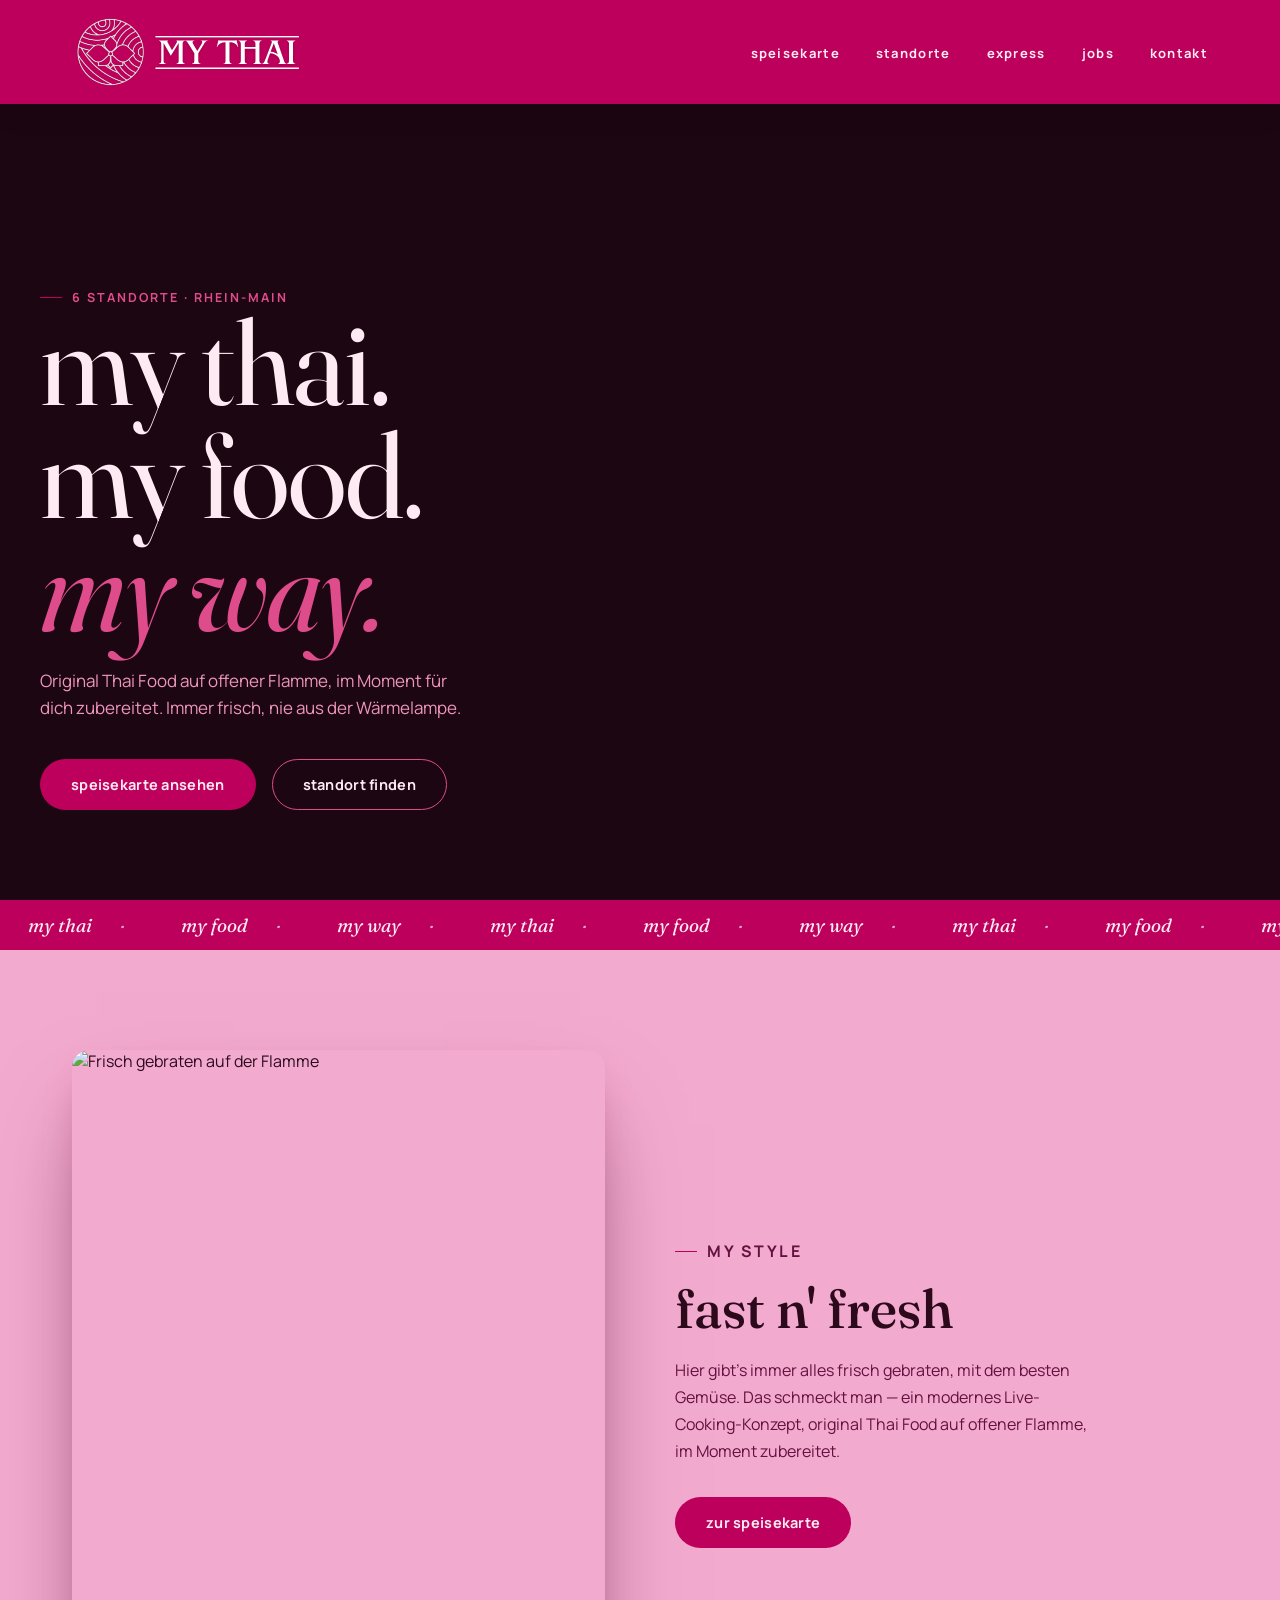
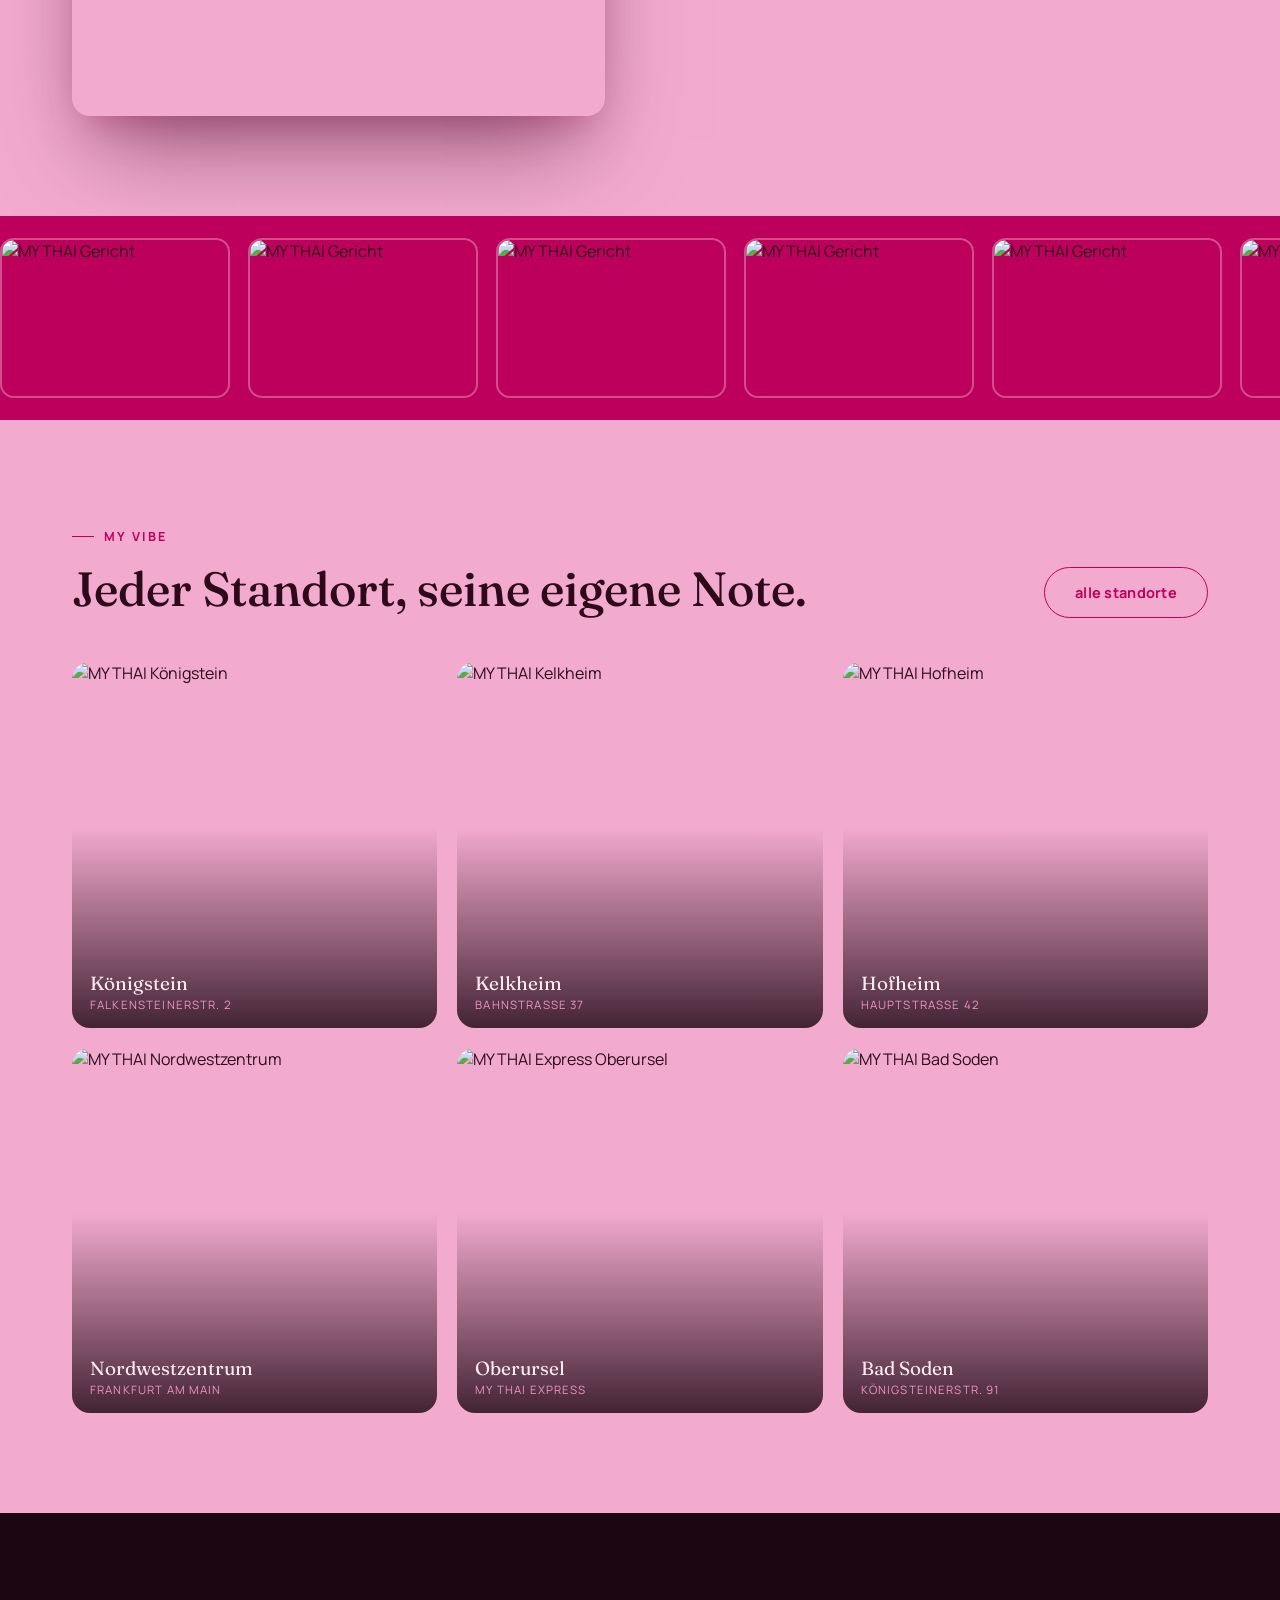
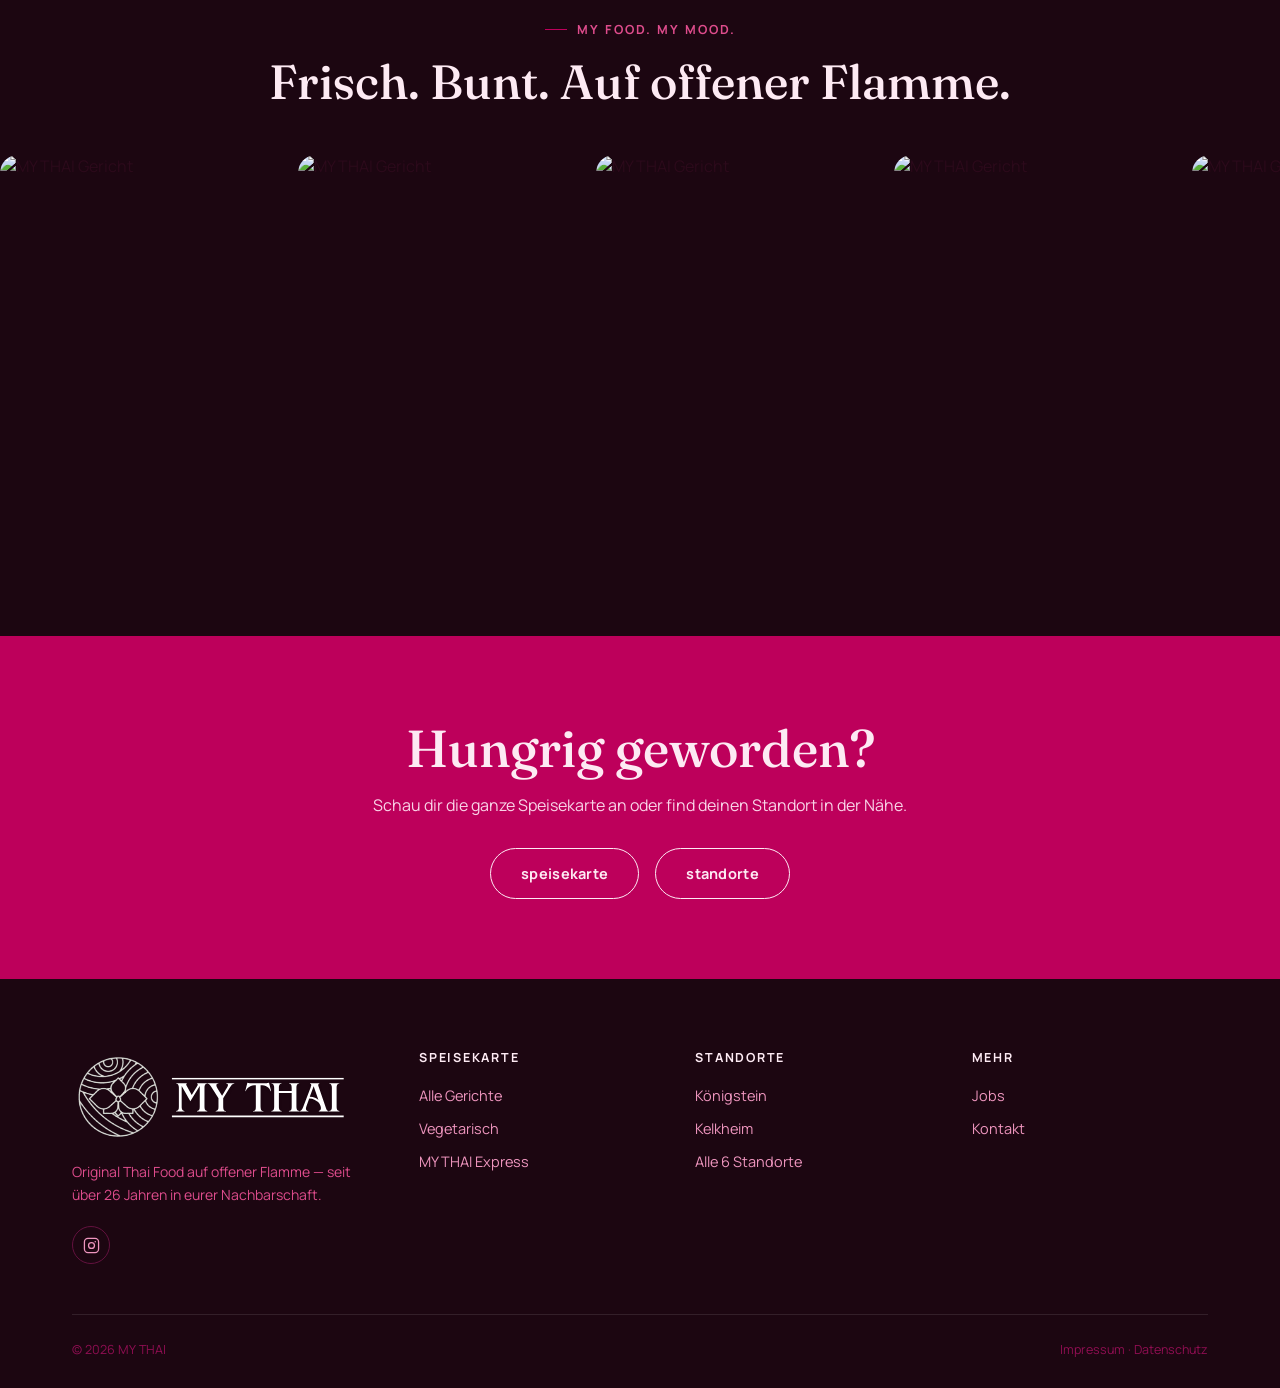
==== index.html @ d13bf04e "Splash + directional page-curtain animations, diagonal curtain edge, full mobile optimization pass" ====
<!DOCTYPE html>
<html lang="de">
<head>
<meta charset="UTF-8">
<meta name="viewport" content="width=device-width, initial-scale=1.0">
<title>MY THAI — my thai. my food. my way.</title>
<meta name="description" content="Original Thai Food auf offener Flamme, frisch zubereitet. 6 Standorte im Rhein-Main-Gebiet.">
<link rel="stylesheet" href="assets/style.css">
<style>
  .hero{
    position:relative; min-height:100vh; display:flex; align-items:flex-end;
    background:var(--p-950); overflow:hidden;
  }
  .hero-img{ position:absolute; inset:0; }
  .hero-img img{ width:100%; height:100%; object-fit:cover; opacity:.55; }
  .hero-img::after{
    content:''; position:absolute; inset:0;
    background:
      linear-gradient(0deg, var(--p-950) 0%, rgba(28,6,17,.55) 45%, rgba(28,6,17,.25) 100%),
      linear-gradient(90deg, rgba(28,6,17,.7) 0%, transparent 45%);
  }
  .hero-content{ position:relative; z-index:2; width:100%; padding:0 0 90px; }
  .hero-title{
    color:var(--p-25); font-size:clamp(52px,9.5vw,120px); line-height:.94;
    letter-spacing:-.01em; font-weight:400;
  }
  .hero-title em{ color:var(--p-300); font-style:italic; }
  .hero-sub{ color:var(--p-200); font-size:17px; max-width:440px; margin-top:22px; line-height:1.6; }
  .hero-cta{ display:flex; gap:16px; margin-top:38px; flex-wrap:wrap; }

  .style-section{ background:var(--p-100); }
  .style-grid{ display:grid; grid-template-columns:1fr 1fr; gap:70px; align-items:center; }
  .style-photo{
    border-radius:var(--radius); overflow:hidden; aspect-ratio:4/5;
    box-shadow:
      0 50px 90px -25px rgba(44,10,27,.5),
      0 20px 40px -15px rgba(189,0,91,.35);
  }
  .style-photo img{ width:100%; height:100%; object-fit:cover; }
  .style-copy h2{ font-size:clamp(34px,4.5vw,54px); line-height:1.03; margin-top:16px; }
  .style-copy p{ color:var(--p-700); font-size:16px; line-height:1.7; margin-top:20px; max-width:420px; }
  .style-cta{ margin-top:32px; }
  @media (max-width:860px){ .style-grid{ grid-template-columns:1fr; gap:36px; } .style-photo{ aspect-ratio:16/10; } }

  .vibe-section{ background:var(--p-100); }
  .vibe-head{ display:flex; align-items:flex-end; justify-content:space-between; gap:24px; margin-bottom:44px; flex-wrap:wrap; }
  .vibe-head h2{ font-size:clamp(32px,4.5vw,48px); margin-top:14px; }
  .vibe-grid{ display:grid; grid-template-columns:repeat(3,1fr); gap:20px; }
  .vibe-card{ position:relative; border-radius:var(--radius); overflow:hidden; aspect-ratio:1/1; }
  .vibe-card img{ width:100%; height:100%; object-fit:cover; transition:transform .6s var(--ease); }
  .vibe-card::after{ content:''; position:absolute; inset:0; background:linear-gradient(0deg, rgba(28,6,17,.82), transparent 55%); }
  .vibe-card:hover img{ transform:scale(1.06); }
  .vibe-name{ position:absolute; left:18px; bottom:16px; z-index:2; color:var(--p-25); font-family:var(--display); font-size:19px; }
  .vibe-name span{ display:block; color:var(--p-200); font-family:var(--body); font-size:11.5px; letter-spacing:.1em; text-transform:uppercase; margin-top:2px; }
  @media (max-width:800px){ .vibe-grid{ grid-template-columns:repeat(2,1fr); } }
  @media (max-width:480px){ .vibe-grid{ grid-template-columns:1fr; } }

  .mood-section{ background:var(--p-950); overflow:hidden; }
  .mood-head{ text-align:center; margin-bottom:44px; }
  .mood-head h2{ color:var(--p-25); font-size:clamp(32px,4.5vw,48px); margin-top:14px; }
  .mood-strip{ display:flex; gap:18px; padding:0 32px; overflow-x:auto; scroll-snap-type:x mandatory; padding-bottom:8px; }
  .mood-strip::-webkit-scrollbar{ height:6px; }
  .mood-strip::-webkit-scrollbar-thumb{ background:var(--p-700); border-radius:6px; }
  .mood-item{ flex:0 0 auto; width:280px; aspect-ratio:3/4; border-radius:var(--radius); overflow:hidden; scroll-snap-align:start; }
  .mood-item img{ width:100%; height:100%; object-fit:cover; }

  .cta-band{ background:var(--p-400); padding:80px 0; text-align:center; }
  .cta-band h2{ color:var(--p-25); font-size:clamp(32px,5vw,52px); }
  .cta-band p{ color:var(--p-50); margin-top:14px; font-size:16px; }
  .cta-band .hero-cta{ justify-content:center; margin-top:32px; }
  .cta-band .btn-outline{ border-color:var(--p-25); }
</style>
</head>
<body>

<div id="curtain"><div id="curtain-fill"><img src="assets/logo.svg" alt=""></div></div>
<script>
(function(){
  var dir = sessionStorage.getItem('mt_nav_dir');
  if (dir) {
    var c = document.getElementById('curtain');
    var f = c.querySelector('#curtain-fill');
    c.style.display = 'block';
    f.style.transform = 'translateX(0%)';
    c.dataset.pendingReveal = dir;
  }
})();
</script>

<div id="splash">
  <div id="splash-orb"></div>
  <div id="splash-ring"></div>
  <img id="splash-logo" src="assets/logo.svg" alt="MY THAI">
</div>


<nav class="nav">
  <div class="nav-inner">
    <a href="index.html" class="nav-logo"><img src="assets/logo.svg" alt="MY THAI"></a>
    <ul class="nav-links" id="navLinks">
      <li><a href="menu.html">speisekarte</a></li>
      <li><a href="standorte.html">standorte</a></li>
      <li><a href="express.html">express</a></li>
      <li><a href="jobs.html">jobs</a></li>
      <li><a href="standorte.html#kontakt">kontakt</a></li>
    </ul>
    <button class="nav-burger" aria-label="Menü"><span></span><span></span><span></span></button>
  </div>
</nav>

<header class="hero">
  <div class="hero-img">
    <img src="https://images.squarespace-cdn.com/content/v1/694ebb8378ca1f0f06950dd6/77edab88-0d97-4a53-bc5d-adf643060ac8/MyThai+K%C3%B6nigstein+23+9+2023+%28176%29+%D0%BA%D0%BE%D0%BF%D0%B8%D1%8F.jpg" alt="MY THAI live cooking">
  </div>
  <div class="wrap hero-content">
    <p class="eyebrow" style="color:var(--p-300)">6 standorte · rhein-main</p>
    <h1 class="hero-title">my thai.<br>my food.<br><em>my way.</em></h1>
    <p class="hero-sub">Original Thai Food auf offener Flamme, im Moment für dich zubereitet. Immer frisch, nie aus der Wärmelampe.</p>
    <div class="hero-cta">
      <a href="menu.html" class="btn btn-solid">speisekarte ansehen</a>
      <a href="standorte.html" class="btn btn-outline">standort finden</a>
    </div>
  </div>
</header>

<div class="ribbon">
  <div class="ribbon-track">
    <div class="ribbon-group">
      <span>my thai</span><span>my food</span><span>my way</span>
      <span>my thai</span><span>my food</span><span>my way</span>
      <span>my thai</span><span>my food</span><span>my way</span>
    </div>
    <div class="ribbon-group">
      <span>my thai</span><span>my food</span><span>my way</span>
      <span>my thai</span><span>my food</span><span>my way</span>
      <span>my thai</span><span>my food</span><span>my way</span>
    </div>
  </div>
</div>

<section class="style-section section reveal">
  <div class="wrap style-grid">
    <div class="style-photo">
      <img src="https://images.squarespace-cdn.com/content/v1/694ebb8378ca1f0f06950dd6/60f0d951-bfa8-4c6c-a2bd-c2ae85a3ef4a/MyThai_Feb_2026-12.jpg" alt="Frisch gebraten auf der Flamme">
    </div>
    <div class="style-copy">
      <p class="eyebrow">my style</p>
      <h2>fast n' fresh</h2>
      <p>Hier gibt's immer alles frisch gebraten, mit dem besten Gemüse. Das schmeckt man — ein modernes Live-Cooking-Konzept, original Thai Food auf offener Flamme, im Moment zubereitet.</p>
      <div class="style-cta"><a href="menu.html" class="btn btn-solid" style="background:var(--p-400);color:var(--p-25)">zur speisekarte</a></div>
    </div>
  </div>
</section>

<div class="carousel-band">
  <div class="carousel-track">
    <div class="carousel-group">
      <div class="carousel-item"><img loading="lazy" src="https://images.squarespace-cdn.com/content/v1/694ebb8378ca1f0f06950dd6/cbd9bafe-4ca8-4188-b939-7aeeeab35701/1+%2834%29.jpg" alt="MY THAI Gericht"></div>
      <div class="carousel-item"><img loading="lazy" src="https://images.squarespace-cdn.com/content/v1/694ebb8378ca1f0f06950dd6/cc129c66-d98a-4760-aeec-86a2fa501114/1+%2864%29.jpg" alt="MY THAI Gericht"></div>
      <div class="carousel-item"><img loading="lazy" src="https://images.squarespace-cdn.com/content/v1/694ebb8378ca1f0f06950dd6/48269a39-10fa-47a3-bdc7-a31122b13c6a/1+%2854%29.jpg" alt="MY THAI Gericht"></div>
      <div class="carousel-item"><img loading="lazy" src="https://images.squarespace-cdn.com/content/v1/694ebb8378ca1f0f06950dd6/f8b6168f-6781-494b-b685-133662e14625/_DSC4971.jpg" alt="MY THAI Gericht"></div>
      <div class="carousel-item"><img loading="lazy" src="https://images.squarespace-cdn.com/content/v1/694ebb8378ca1f0f06950dd6/7de2b7d8-306b-496b-912c-d1b3e1f6a5c5/_DSC4867.JPEG" alt="MY THAI Gericht"></div>
    </div>
    <div class="carousel-group">
      <div class="carousel-item"><img loading="lazy" src="https://images.squarespace-cdn.com/content/v1/694ebb8378ca1f0f06950dd6/cbd9bafe-4ca8-4188-b939-7aeeeab35701/1+%2834%29.jpg" alt="MY THAI Gericht"></div>
      <div class="carousel-item"><img loading="lazy" src="https://images.squarespace-cdn.com/content/v1/694ebb8378ca1f0f06950dd6/cc129c66-d98a-4760-aeec-86a2fa501114/1+%2864%29.jpg" alt="MY THAI Gericht"></div>
      <div class="carousel-item"><img loading="lazy" src="https://images.squarespace-cdn.com/content/v1/694ebb8378ca1f0f06950dd6/48269a39-10fa-47a3-bdc7-a31122b13c6a/1+%2854%29.jpg" alt="MY THAI Gericht"></div>
      <div class="carousel-item"><img loading="lazy" src="https://images.squarespace-cdn.com/content/v1/694ebb8378ca1f0f06950dd6/f8b6168f-6781-494b-b685-133662e14625/_DSC4971.jpg" alt="MY THAI Gericht"></div>
      <div class="carousel-item"><img loading="lazy" src="https://images.squarespace-cdn.com/content/v1/694ebb8378ca1f0f06950dd6/7de2b7d8-306b-496b-912c-d1b3e1f6a5c5/_DSC4867.JPEG" alt="MY THAI Gericht"></div>
    </div>
  </div>
</div>

<section class="vibe-section section reveal">
  <div class="wrap">
    <div class="vibe-head">
      <div>
        <p class="eyebrow">my vibe</p>
        <h2>Jeder Standort, seine eigene Note.</h2>
      </div>
      <a href="standorte.html" class="btn btn-outline on-light">alle standorte</a>
    </div>
    <div class="vibe-grid">
      <a class="vibe-card" href="standorte.html#koenigstein"><img loading="lazy" src="https://images.squarespace-cdn.com/content/v1/694ebb8378ca1f0f06950dd6/313a4eca-ecfd-46e8-940c-2d02104888d4/1.png" alt="MY THAI Königstein"><span class="vibe-name">Königstein<span>Falkensteinerstr. 2</span></span></a>
      <a class="vibe-card" href="standorte.html#kelkheim"><img loading="lazy" src="https://images.squarespace-cdn.com/content/v1/694ebb8378ca1f0f06950dd6/5d98b5b0-791a-4c91-8b71-8951ba31e58b/2.png" alt="MY THAI Kelkheim"><span class="vibe-name">Kelkheim<span>Bahnstraße 37</span></span></a>
      <a class="vibe-card" href="standorte.html#hofheim"><img loading="lazy" src="https://images.squarespace-cdn.com/content/v1/694ebb8378ca1f0f06950dd6/69fca743-5523-4039-b8f3-048d4b497f0d/k%C3%B6nigstein.png" alt="MY THAI Hofheim"><span class="vibe-name">Hofheim<span>Hauptstraße 42</span></span></a>
      <a class="vibe-card" href="standorte.html#nordwestzentrum"><img loading="lazy" src="https://images.squarespace-cdn.com/content/v1/694ebb8378ca1f0f06950dd6/ccbf8033-3558-442d-8c7a-79f7daeff5de/4.png" alt="MY THAI Nordwestzentrum"><span class="vibe-name">Nordwestzentrum<span>Frankfurt am Main</span></span></a>
      <a class="vibe-card" href="express.html"><img loading="lazy" src="https://images.squarespace-cdn.com/content/v1/694ebb8378ca1f0f06950dd6/d82926f3-86ff-4549-9978-5a06b2a1f73c/5.png" alt="MY THAI Express Oberursel"><span class="vibe-name">Oberursel<span>MY THAI Express</span></span></a>
      <a class="vibe-card" href="standorte.html#badsoden"><img loading="lazy" src="https://images.squarespace-cdn.com/content/v1/694ebb8378ca1f0f06950dd6/62930cd1-32e9-4ba5-8cdc-f06cc019d251/6.png" alt="MY THAI Bad Soden"><span class="vibe-name">Bad Soden<span>Königsteinerstr. 91</span></span></a>
    </div>
  </div>
</section>

<section class="mood-section section reveal">
  <div class="mood-head">
    <p class="eyebrow" style="color:var(--p-300)">my food. my mood.</p>
    <h2>Frisch. Bunt. Auf offener Flamme.</h2>
  </div>
  <div class="mood-strip">
    <div class="mood-item"><img loading="lazy" src="https://images.squarespace-cdn.com/content/v1/694ebb8378ca1f0f06950dd6/cbd9bafe-4ca8-4188-b939-7aeeeab35701/1+%2834%29.jpg" alt="MY THAI Gericht"></div>
    <div class="mood-item"><img loading="lazy" src="https://images.squarespace-cdn.com/content/v1/694ebb8378ca1f0f06950dd6/cc129c66-d98a-4760-aeec-86a2fa501114/1+%2864%29.jpg" alt="MY THAI Gericht"></div>
    <div class="mood-item"><img loading="lazy" src="https://images.squarespace-cdn.com/content/v1/694ebb8378ca1f0f06950dd6/48269a39-10fa-47a3-bdc7-a31122b13c6a/1+%2854%29.jpg" alt="MY THAI Gericht"></div>
    <div class="mood-item"><img loading="lazy" src="https://images.squarespace-cdn.com/content/v1/694ebb8378ca1f0f06950dd6/f8b6168f-6781-494b-b685-133662e14625/_DSC4971.jpg" alt="MY THAI Gericht"></div>
    <div class="mood-item"><img loading="lazy" src="https://images.squarespace-cdn.com/content/v1/694ebb8378ca1f0f06950dd6/7de2b7d8-306b-496b-912c-d1b3e1f6a5c5/_DSC4867.JPEG" alt="MY THAI Gericht"></div>
  </div>
</section>

<section class="cta-band">
  <div class="wrap">
    <h2>Hungrig geworden?</h2>
    <p>Schau dir die ganze Speisekarte an oder find deinen Standort in der Nähe.</p>
    <div class="hero-cta">
      <a href="menu.html" class="btn btn-outline">speisekarte</a>
      <a href="standorte.html" class="btn btn-outline">standorte</a>
    </div>
  </div>
</section>

<footer class="footer">
  <div class="wrap">
    <div class="footer-grid">
      <div>
        <a href="index.html" class="footer-logo"><img src="assets/logo.svg" alt="MY THAI"></a>
        <p class="footer-tag">Original Thai Food auf offener Flamme — seit über 26 Jahren in eurer Nachbarschaft.</p>
        <div class="footer-social">
          <a href="https://www.instagram.com/mythai_de/" target="_blank" rel="noopener" aria-label="Instagram">
            <svg width="17" height="17" viewBox="0 0 24 24" fill="none" stroke="currentColor" stroke-width="1.8"><rect x="2" y="2" width="20" height="20" rx="5"/><circle cx="12" cy="12" r="4.2"/><circle cx="17.3" cy="6.7" r="1.1" fill="currentColor" stroke="none"/></svg>
          </a>
        </div>
      </div>
      <div>
        <h4>Speisekarte</h4>
        <ul class="footer-links">
          <li><a href="menu.html">Alle Gerichte</a></li>
          <li><a href="menu.html#vegetarisch">Vegetarisch</a></li>
          <li><a href="express.html">MY THAI Express</a></li>
        </ul>
      </div>
      <div>
        <h4>Standorte</h4>
        <ul class="footer-links">
          <li><a href="standorte.html#koenigstein">Königstein</a></li>
          <li><a href="standorte.html#kelkheim">Kelkheim</a></li>
          <li><a href="standorte.html">Alle 6 Standorte</a></li>
        </ul>
      </div>
      <div>
        <h4>Mehr</h4>
        <ul class="footer-links">
          <li><a href="jobs.html">Jobs</a></li>
          <li><a href="standorte.html#kontakt">Kontakt</a></li>
        </ul>
      </div>
    </div>
    <div class="footer-bottom">
      <span>© <span id="year"></span> MY THAI</span>
      <span><a href="impressum.html">Impressum</a> · <a href="datenschutz.html">Datenschutz</a></span>
    </div>
  </div>
</footer>

<script src="assets/main.js"></script>
</body>
</html>
---- assets/style.css ----
/* ===========================================================
   MY THAI — design tokens
   All-pink system: no black, no white. Every surface is a
   step on the same pink→wine scale.
=========================================================== */
@import url('https://fonts.googleapis.com/css2?family=Fraunces:ital,opsz,wght@0,9..144,300;0,9..144,400;0,9..144,500;0,9..144,600;1,9..144,400;1,9..144,500&family=Manrope:wght@400;500;600;700;800&display=swap');

:root{
  /* pink scale — dark to light, replaces black/white entirely.
     anchored on the brand's own pink, #bd005b — the primary, most prominent color site-wide. */
  --p-950:#1C0611;
  --p-900:#2B0A1C;
  --p-800:#3D0E28;
  --p-700:#63113F;
  --p-600:#8F0E52;
  --p-500:#A5004F;
  --p-400:#BD005B;   /* brand primary — exact site pink */
  --p-300:#DE4C8C;
  --p-200:#EE95BE;
  --p-100:#F3AACF;
  --p-50: #F9D3E7;
  --p-25: #FDEAF3;
  --rose-gold:#CFA6A0;

  --ink:#2C0A1B;      /* "black" stand-in */
  --paper:#FDF1F7;    /* "white" stand-in — soft pink, never pure white */

  --display:'Fraunces', serif;
  --body:'Manrope', sans-serif;

  --container: 1200px;
  --radius: 18px;
  --ease: cubic-bezier(.22,.9,.3,1);
}

*,*::before,*::after{ box-sizing:border-box; }
html{ scroll-behavior:smooth; }
body{
  margin:0;
  font-family:var(--body);
  background:var(--paper);
  color:var(--ink);
  -webkit-font-smoothing:antialiased;
  overflow-x:hidden;
}
img{ max-width:100%; display:block; }
a{ color:inherit; text-decoration:none; }
h1,h2,h3,h4{ font-family:var(--display); margin:0; font-weight:500; color:var(--ink); }
p{ margin:0; }
ul{ margin:0; padding:0; list-style:none; }
button{ font-family:inherit; cursor:pointer; }
::selection{ background:var(--p-400); color:var(--p-25); }

.wrap{ max-width:var(--container); margin:0 auto; padding:0 32px; }
@media (max-width:640px){ .wrap{ padding:0 20px; } }

.eyebrow{
  font-family:var(--body);
  font-weight:700;
  font-size:12.5px;
  letter-spacing:.16em;
  text-transform:uppercase;
  color:var(--p-400);
  display:inline-flex;
  align-items:center;
  gap:10px;
}
.eyebrow::before{
  content:'';
  width:22px; height:1px;
  background:var(--p-400);
}

.btn{
  display:inline-flex;
  align-items:center;
  gap:10px;
  padding:15px 30px;
  border-radius:999px;
  font-weight:700;
  font-size:14.5px;
  letter-spacing:.02em;
  border:1.5px solid transparent;
  transition:transform .35s var(--ease), background .3s, color .3s, border-color .3s;
}
.btn-solid{ background:var(--p-400); color:var(--p-25); }
.btn-solid:hover{ background:var(--p-500); transform:translateY(-2px); }
.btn-outline{ border-color:var(--p-300); color:var(--p-25); }
.btn-outline:hover{ background:rgba(255,255,255,.08); transform:translateY(-2px); }
.btn-outline.on-light{ border-color:var(--p-400); color:var(--p-400); }
.btn-outline.on-light:hover{ background:var(--p-50); }

/* ---------- Nav ---------- */
.nav{
  position:fixed; top:0; left:0; right:0; z-index:100;
  background:var(--p-400);
  box-shadow:0 4px 24px rgba(28,6,17,.25);
  padding:12px 0;
}
.nav-inner{
  max-width:var(--container); margin:0 auto; padding:0 32px;
  display:flex; align-items:center; justify-content:space-between;
}
.nav-logo{ display:flex; align-items:center; flex:0 0 auto; }
.nav-logo img{ height:80px; width:auto; }
@media (max-width:640px){
  .nav-logo img{ height:56px; }
}
.nav-links{ display:flex; align-items:center; gap:36px; }
.nav-links a{
  font-size:13px; font-weight:700; letter-spacing:.1em; text-transform:lowercase;
  color:var(--p-25); position:relative; padding:6px 0;
}
.nav-links a::after{
  content:''; position:absolute; left:0; bottom:0; width:0; height:1.5px;
  background:var(--p-25); transition:width .3s var(--ease);
}
.nav-links a:hover::after, .nav-links a.active::after{ width:100%; }
.nav-links a.active{ color:var(--p-950); }
.nav-cta{
  background:var(--p-950); color:var(--p-25); padding:11px 24px; border-radius:999px;
  font-size:13px; font-weight:700;
}
.nav-cta:hover{ background:var(--p-900); }
.nav-burger{ display:none; background:none; border:none; padding:8px; }
.nav-burger span{ display:block; width:24px; height:2px; background:var(--p-25); margin:5px 0; border-radius:2px; }

@media (max-width:900px){
  .nav-links{
    position:fixed; inset:0; background:var(--p-400);
    flex-direction:column; justify-content:center; gap:22px;
    transform:translateX(100%); transition:transform .4s var(--ease);
  }
  .nav-links.open{ transform:translateX(0); }
  .nav-links li{ width:100%; text-align:center; }
  .nav-links a{ font-size:22px; padding:12px 0; display:block; }
  .nav-cta{ display:none; }
  .nav-links .nav-cta.mobile{ display:inline-flex; }
  .nav-burger{ display:flex; align-items:center; justify-content:center; width:44px; height:44px; z-index:101; }
}

/* ---------- Ribbon marquee — signature element ---------- */
/* Infinite marquee: two identical groups side by side, animate exactly -50%.
   This is width-independent — always seamless, never gaps, never "stops". */
.ribbon{
  background:var(--p-400);
  overflow:hidden;
  padding:13px 0;
  position:relative;
}
.ribbon-track{
  display:flex;
  width:max-content;
  animation:marquee 24s linear infinite;
}
.ribbon-group{ display:flex; flex-shrink:0; }
.ribbon-track span{
  font-family:var(--display);
  font-style:italic;
  font-size:19px;
  color:var(--p-25);
  padding:0 28px;
  white-space:nowrap;
  flex-shrink:0;
}
.ribbon-track span::after{ content:'·'; margin-left:28px; opacity:.7; }
@media (max-width:480px){
  .ribbon-track span{ font-size:16px; padding:0 18px; }
  .ribbon-track span::after{ margin-left:18px; }
}

/* Photo carousel — same technique, images instead of text */
.carousel-band{ background:var(--p-400); overflow:hidden; padding:22px 0; position:relative; }
.carousel-track{ display:flex; width:max-content; animation:marquee 46s linear infinite; }
.carousel-group{ display:flex; gap:18px; flex-shrink:0; padding-right:18px; }
.carousel-item{
  flex:0 0 auto; width:230px; height:160px; border-radius:14px; overflow:hidden;
  border:2px solid rgba(255,255,255,.3);
}
.carousel-item img{ width:100%; height:100%; object-fit:cover; display:block; }
@media (max-width:480px){
  .carousel-item{ width:168px; height:118px; border-radius:12px; }
  .carousel-group{ gap:12px; padding-right:12px; }
}

@keyframes marquee{ from{ transform:translateX(0); } to{ transform:translateX(-50%); } }
@media (prefers-reduced-motion: reduce){ .ribbon-track, .carousel-track{ animation:none; } }

/* ---------- Footer ---------- */
.footer{ background:var(--p-950); color:var(--p-100); padding:70px 0 30px; }
.footer-grid{
  display:grid; grid-template-columns:1.3fr 1fr 1fr 1fr; gap:40px;
  padding-bottom:50px; border-bottom:1px solid rgba(255,255,255,.1);
}
@media (max-width:480px){
  .footer{ padding:56px 0 24px; }
  .footer-grid{ grid-template-columns:1fr; gap:34px; padding-bottom:36px; }
  .footer-logo img{ height:72px; }
}
.footer h4{ color:var(--p-25); font-size:12.5px; letter-spacing:.14em; text-transform:uppercase; font-family:var(--body); font-weight:700; margin-bottom:18px; }
.footer-links li{ margin-bottom:11px; }
.footer-links a{ color:var(--p-200); font-size:14.5px; }
.footer-links a:hover{ color:var(--p-25); }
.footer-logo img{ height:96px; margin-bottom:16px; }
.footer-tag{ color:var(--p-300); font-size:14px; max-width:280px; line-height:1.6; }
.footer-social{ display:flex; gap:14px; margin-top:20px; }
.footer-social a{
  width:38px; height:38px; border-radius:50%; border:1px solid var(--p-700);
  display:flex; align-items:center; justify-content:center; color:var(--p-200);
  transition:border-color .3s, color .3s;
}
.footer-social a:hover{ border-color:var(--p-400); color:var(--p-400); }
.footer-bottom{
  display:flex; justify-content:space-between; align-items:center;
  padding-top:26px; font-size:12.5px; color:var(--p-600); flex-wrap:wrap; gap:12px;
}
.footer-bottom a{ color:var(--p-600); }
.footer-bottom a:hover{ color:var(--p-300); }
@media (max-width:800px){
  .footer-grid{ grid-template-columns:1fr 1fr; }
}

/* ---------- Page hero (interior pages) ---------- */
.page-hero{
  background:var(--p-950);
  padding:130px 0 70px;
  position:relative;
  overflow:hidden;
}
@media (max-width:640px){
  .page-hero{ padding:108px 0 50px; }
}
.page-hero::after{
  content:'';
  position:absolute; inset:0;
  background:radial-gradient(60% 60% at 85% 10%, rgba(196,50,94,.35), transparent 70%);
  pointer-events:none;
}
.page-hero .eyebrow{ color:var(--p-300); }
.page-hero .eyebrow::before{ background:var(--p-300); }
.page-hero h1{ color:var(--p-25); font-size:clamp(40px,6vw,68px); margin-top:18px; line-height:1.02; }
.page-hero p.lead{ color:var(--p-200); font-size:17px; max-width:520px; margin-top:18px; line-height:1.6; }

/* generic section spacing */
.section{ padding:100px 0; }
@media (max-width:700px){ .section{ padding:64px 0; } }

/* reveal-on-scroll */
.reveal{ opacity:0; transform:translateY(18px); transition:opacity .7s var(--ease), transform .7s var(--ease); }
.reveal.in{ opacity:1; transform:none; }

/* ===========================================================
   Splash intro — plays once when the site is first opened.
   Logo centered on the brand pink, with soft secondary glows.
=========================================================== */
#splash{
  position:fixed; inset:0; z-index:10000;
  display:flex; align-items:center; justify-content:center;
  overflow:hidden;
  background:
    radial-gradient(55% 55% at 22% 18%, rgba(255,255,255,.14), transparent 60%),
    radial-gradient(65% 65% at 82% 88%, var(--p-600) 0%, transparent 62%),
    radial-gradient(80% 80% at 50% 50%, var(--p-500) 0%, transparent 70%),
    linear-gradient(135deg, var(--p-950) 0%, var(--p-700) 45%, var(--p-400) 100%);
  transition: transform .8s cubic-bezier(.76,0,.24,1), opacity .6s ease .1s;
}
#splash.hide{ transform:translateY(-100%); opacity:.001; pointer-events:none; }
#splash-orb{
  position:absolute; width:60vmax; height:60vmax; border-radius:50%;
  background:radial-gradient(circle, rgba(255,255,255,.16), transparent 70%);
  animation: splashDrift 5s ease-in-out infinite alternate;
  pointer-events:none;
}
@keyframes splashDrift{
  0%{ transform:translate(-8%,-6%) scale(1); }
  100%{ transform:translate(6%,8%) scale(1.12); }
}
#splash-ring{
  position:absolute; width:220px; height:220px; border-radius:50%;
  border:1px solid rgba(255,255,255,.35);
  opacity:0;
  animation: splashRing 1.8s cubic-bezier(.2,.7,.3,1) .3s infinite;
}
@keyframes splashRing{
  0%{ opacity:.55; transform:scale(.6); }
  100%{ opacity:0; transform:scale(1.9); }
}
#splash-logo{
  position:relative; z-index:1;
  height:100px; width:auto;
  opacity:0; transform:scale(.72);
  animation: splashLogoIn 1s cubic-bezier(.2,.85,.25,1) .15s forwards;
  filter: drop-shadow(0 14px 34px rgba(0,0,0,.35));
}
@keyframes splashLogoIn{
  0%{ opacity:0; transform:scale(.62); }
  60%{ opacity:1; transform:scale(1.06); }
  100%{ opacity:1; transform:scale(1); }
}
@media (prefers-reduced-motion: reduce){
  #splash{ transition:none; }
  #splash-orb, #splash-ring, #splash-logo{ animation:none; opacity:1; transform:none; }
}
@media (max-width:640px){
  #splash-logo{ height:72px; filter: drop-shadow(0 8px 20px rgba(0,0,0,.35)); }
  #splash-ring{ width:150px; height:150px; }
  #splash-orb{ width:90vmax; height:90vmax; }
}

/* ===========================================================
   Page curtain — directional wipe used for in-site navigation.
   Same palette as the splash, quicker, sweeps left<->right.
=========================================================== */
#curtain{
  position:fixed; inset:0; z-index:9999;
  display:none; overflow:hidden;
}
#curtain-fill{
  position:absolute; top:0; bottom:0; left:-16vw; width:132vw;
  display:flex; align-items:center; justify-content:center;
  background:
    radial-gradient(70% 70% at 50% 50%, var(--p-500) 0%, transparent 70%),
    linear-gradient(120deg, var(--p-950) 0%, var(--p-700) 50%, var(--p-400) 100%);
  clip-path: polygon(9% 0, 100% 0, 91% 100%, 0% 100%);
  filter: drop-shadow(0 0 55px rgba(189,0,91,.5));
}
#curtain img{ height:112px; width:auto; opacity:.92; filter:drop-shadow(0 10px 24px rgba(0,0,0,.3)); }
@media (max-width:640px){
  #curtain-fill{
    left:-24vw; width:148vw; clip-path: polygon(16% 0, 100% 0, 84% 100%, 0% 100%);
    filter: drop-shadow(0 0 26px rgba(189,0,91,.45));
  }
  #curtain img{ height:68px; }
}
@media (prefers-reduced-motion: reduce){ #curtain{ display:none !important; } }
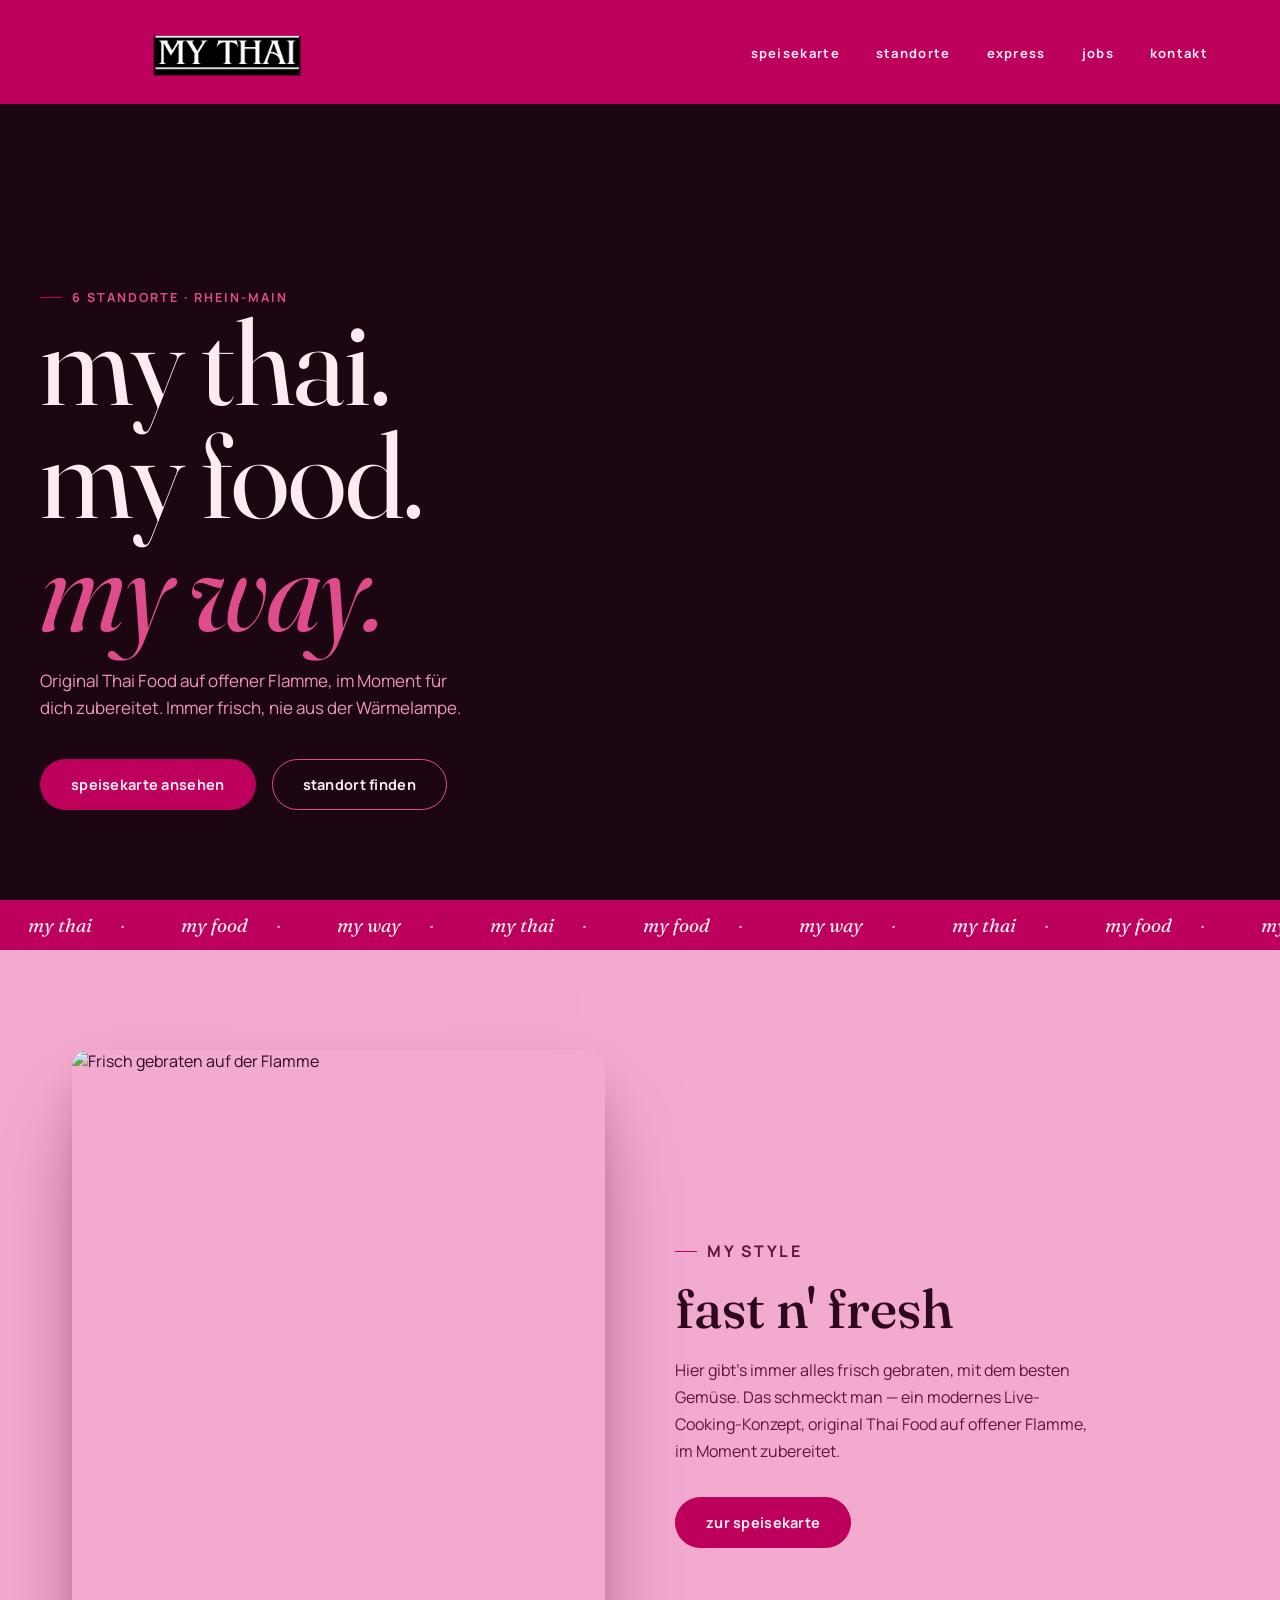
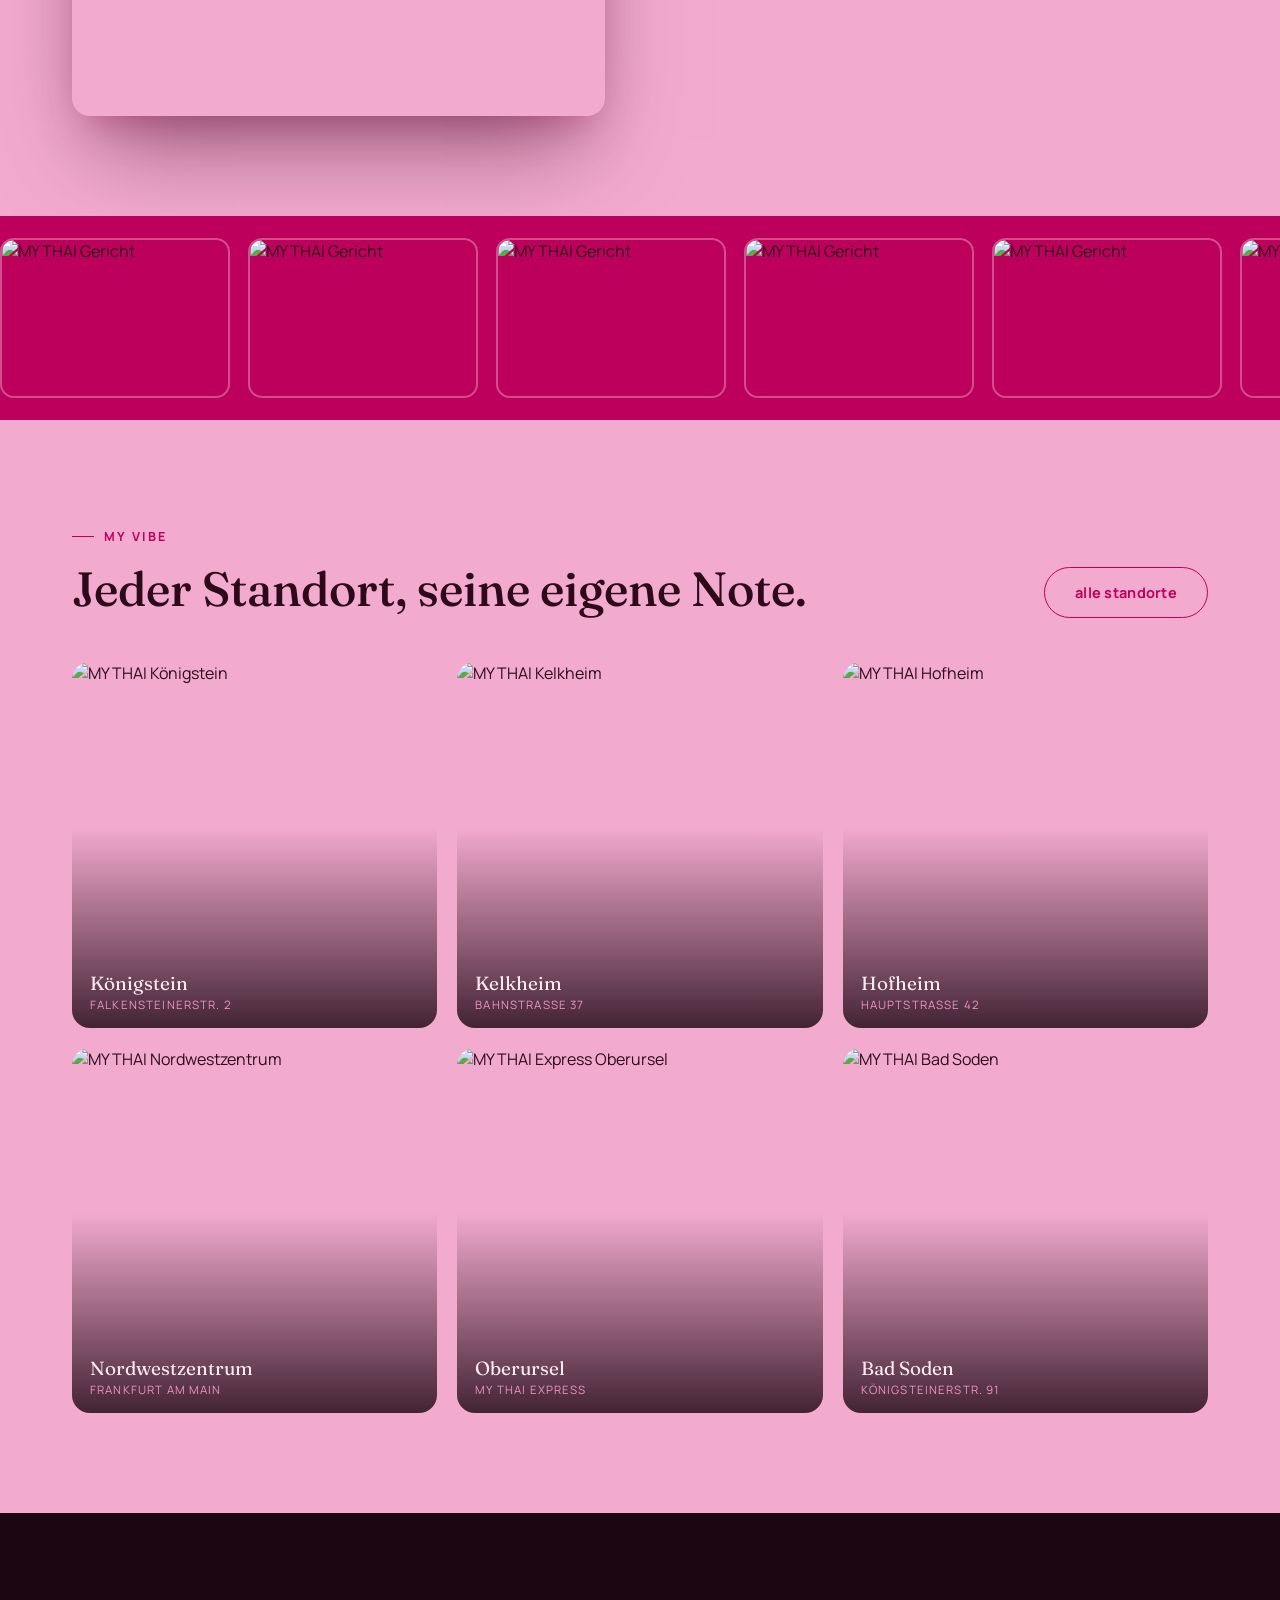
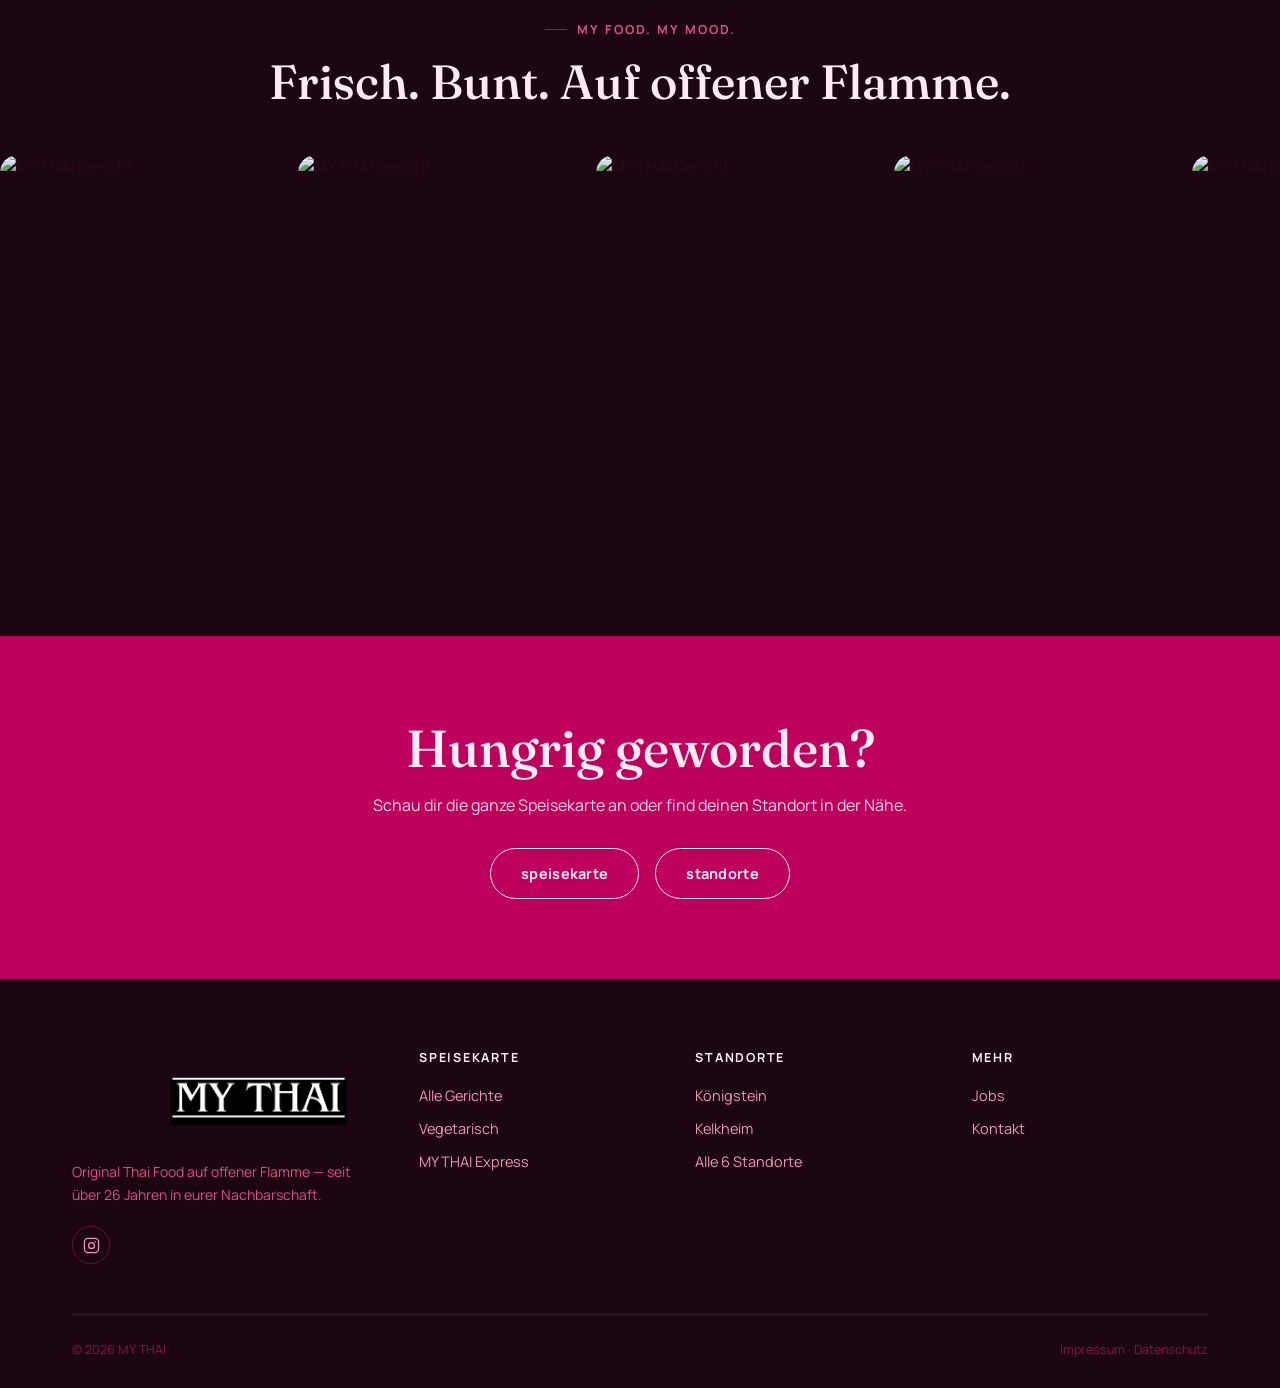
==== commit 2335d4f7: "Fix mobile hero viewport overflow, prettier animated mobile nav (X burger, gradient panel), replace " ====
--- a/index.html
+++ b/index.html
@@ -8,7 +8,7 @@
 <link rel="stylesheet" href="assets/style.css">
 <style>
   .hero{
-    position:relative; min-height:100vh; display:flex; align-items:flex-end;
+    position:relative; min-height:100vh; min-height:100dvh; display:flex; align-items:flex-end;
     background:var(--p-950); overflow:hidden;
   }
   .hero-img{ position:absolute; inset:0; }
@@ -20,6 +20,7 @@
       linear-gradient(90deg, rgba(28,6,17,.7) 0%, transparent 45%);
   }
   .hero-content{ position:relative; z-index:2; width:100%; padding:0 0 90px; }
+  @media (max-width:640px){ .hero-content{ padding:0 0 56px; } }
   .hero-title{
     color:var(--p-25); font-size:clamp(52px,9.5vw,120px); line-height:.94;
     letter-spacing:-.01em; font-weight:400;
@@ -73,7 +74,7 @@
 </head>
 <body>
 
-<div id="curtain"><div id="curtain-fill"><img src="assets/logo.svg" alt=""></div></div>
+<div id="curtain"><div id="curtain-fill"><img src="assets/logo.png" alt=""></div></div>
 <script>
 (function(){
   var dir = sessionStorage.getItem('mt_nav_dir');
@@ -90,13 +91,13 @@
 <div id="splash">
   <div id="splash-orb"></div>
   <div id="splash-ring"></div>
-  <img id="splash-logo" src="assets/logo.svg" alt="MY THAI">
+  <img id="splash-logo" src="assets/logo.png" alt="MY THAI">
 </div>
 
 
 <nav class="nav">
   <div class="nav-inner">
-    <a href="index.html" class="nav-logo"><img src="assets/logo.svg" alt="MY THAI"></a>
+    <a href="index.html" class="nav-logo"><img src="assets/logo.png" alt="MY THAI"></a>
     <ul class="nav-links" id="navLinks">
       <li><a href="menu.html">speisekarte</a></li>
       <li><a href="standorte.html">standorte</a></li>
@@ -220,7 +221,7 @@
   <div class="wrap">
     <div class="footer-grid">
       <div>
-        <a href="index.html" class="footer-logo"><img src="assets/logo.svg" alt="MY THAI"></a>
+        <a href="index.html" class="footer-logo"><img src="assets/logo.png" alt="MY THAI"></a>
         <p class="footer-tag">Original Thai Food auf offener Flamme — seit über 26 Jahren in eurer Nachbarschaft.</p>
         <div class="footer-social">
           <a href="https://www.instagram.com/mythai_de/" target="_blank" rel="noopener" aria-label="Instagram">
--- a/assets/style.css
+++ b/assets/style.css
@@ -122,18 +122,39 @@
   font-size:13px; font-weight:700;
 }
 .nav-cta:hover{ background:var(--p-900); }
-.nav-burger{ display:none; background:none; border:none; padding:8px; }
-.nav-burger span{ display:block; width:24px; height:2px; background:var(--p-25); margin:5px 0; border-radius:2px; }
+.nav-burger{ display:none; align-items:center; justify-content:center; background:none; border:none; padding:0; }
+.nav-burger span{
+  display:block; width:24px; height:2px; background:var(--p-25); margin:5px 0; border-radius:2px;
+  transition: transform .35s var(--ease), opacity .2s ease;
+}
+.nav-burger.open span:nth-child(1){ transform: translateY(7px) rotate(45deg); }
+.nav-burger.open span:nth-child(2){ opacity:0; transform:scaleX(0); }
+.nav-burger.open span:nth-child(3){ transform: translateY(-7px) rotate(-45deg); }
 
 @media (max-width:900px){
   .nav-links{
-    position:fixed; inset:0; background:var(--p-400);
-    flex-direction:column; justify-content:center; gap:22px;
-    transform:translateX(100%); transition:transform .4s var(--ease);
+    position:fixed; inset:0; overflow:hidden;
+    background:
+      radial-gradient(60% 55% at 85% 12%, rgba(255,255,255,.14), transparent 60%),
+      radial-gradient(70% 70% at 10% 92%, var(--p-600) 0%, transparent 65%),
+      linear-gradient(165deg, var(--p-950) 0%, var(--p-600) 55%, var(--p-400) 100%);
+    flex-direction:column; justify-content:center; gap:6px;
+    transform:translateX(100%); transition:transform .45s cubic-bezier(.76,0,.24,1);
   }
   .nav-links.open{ transform:translateX(0); }
-  .nav-links li{ width:100%; text-align:center; }
-  .nav-links a{ font-size:22px; padding:12px 0; display:block; }
+  .nav-links li{ width:100%; text-align:center; overflow:hidden; }
+  .nav-links a{
+    font-size:24px; padding:14px 0; display:block; letter-spacing:.06em;
+    opacity:0; transform:translateY(16px);
+    transition:opacity .5s ease, transform .5s var(--ease), color .3s;
+  }
+  .nav-links a::after{ display:none; }
+  .nav-links.open a{ opacity:1; transform:translateY(0); }
+  .nav-links.open li:nth-child(1) a{ transition-delay:.10s; }
+  .nav-links.open li:nth-child(2) a{ transition-delay:.16s; }
+  .nav-links.open li:nth-child(3) a{ transition-delay:.22s; }
+  .nav-links.open li:nth-child(4) a{ transition-delay:.28s; }
+  .nav-links.open li:nth-child(5) a{ transition-delay:.34s; }
   .nav-cta{ display:none; }
   .nav-links .nav-cta.mobile{ display:inline-flex; }
   .nav-burger{ display:flex; align-items:center; justify-content:center; width:44px; height:44px; z-index:101; }
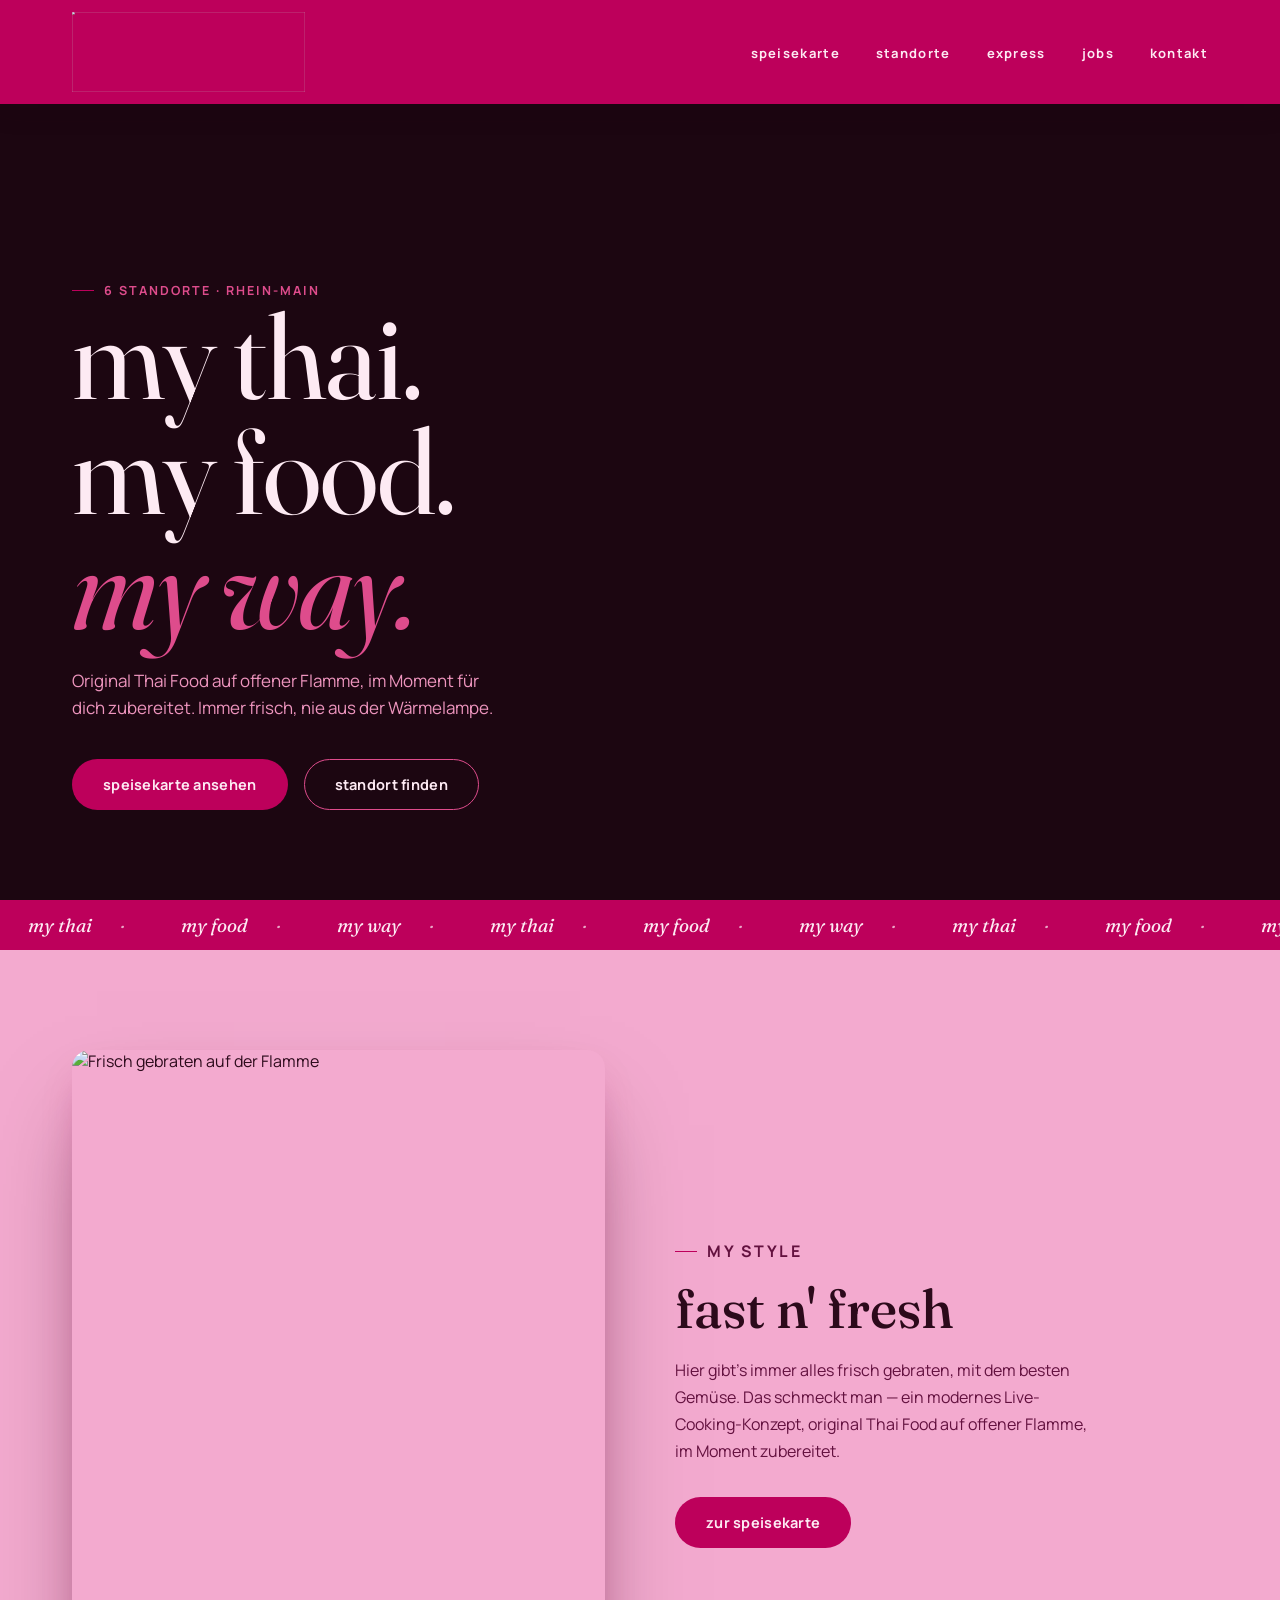
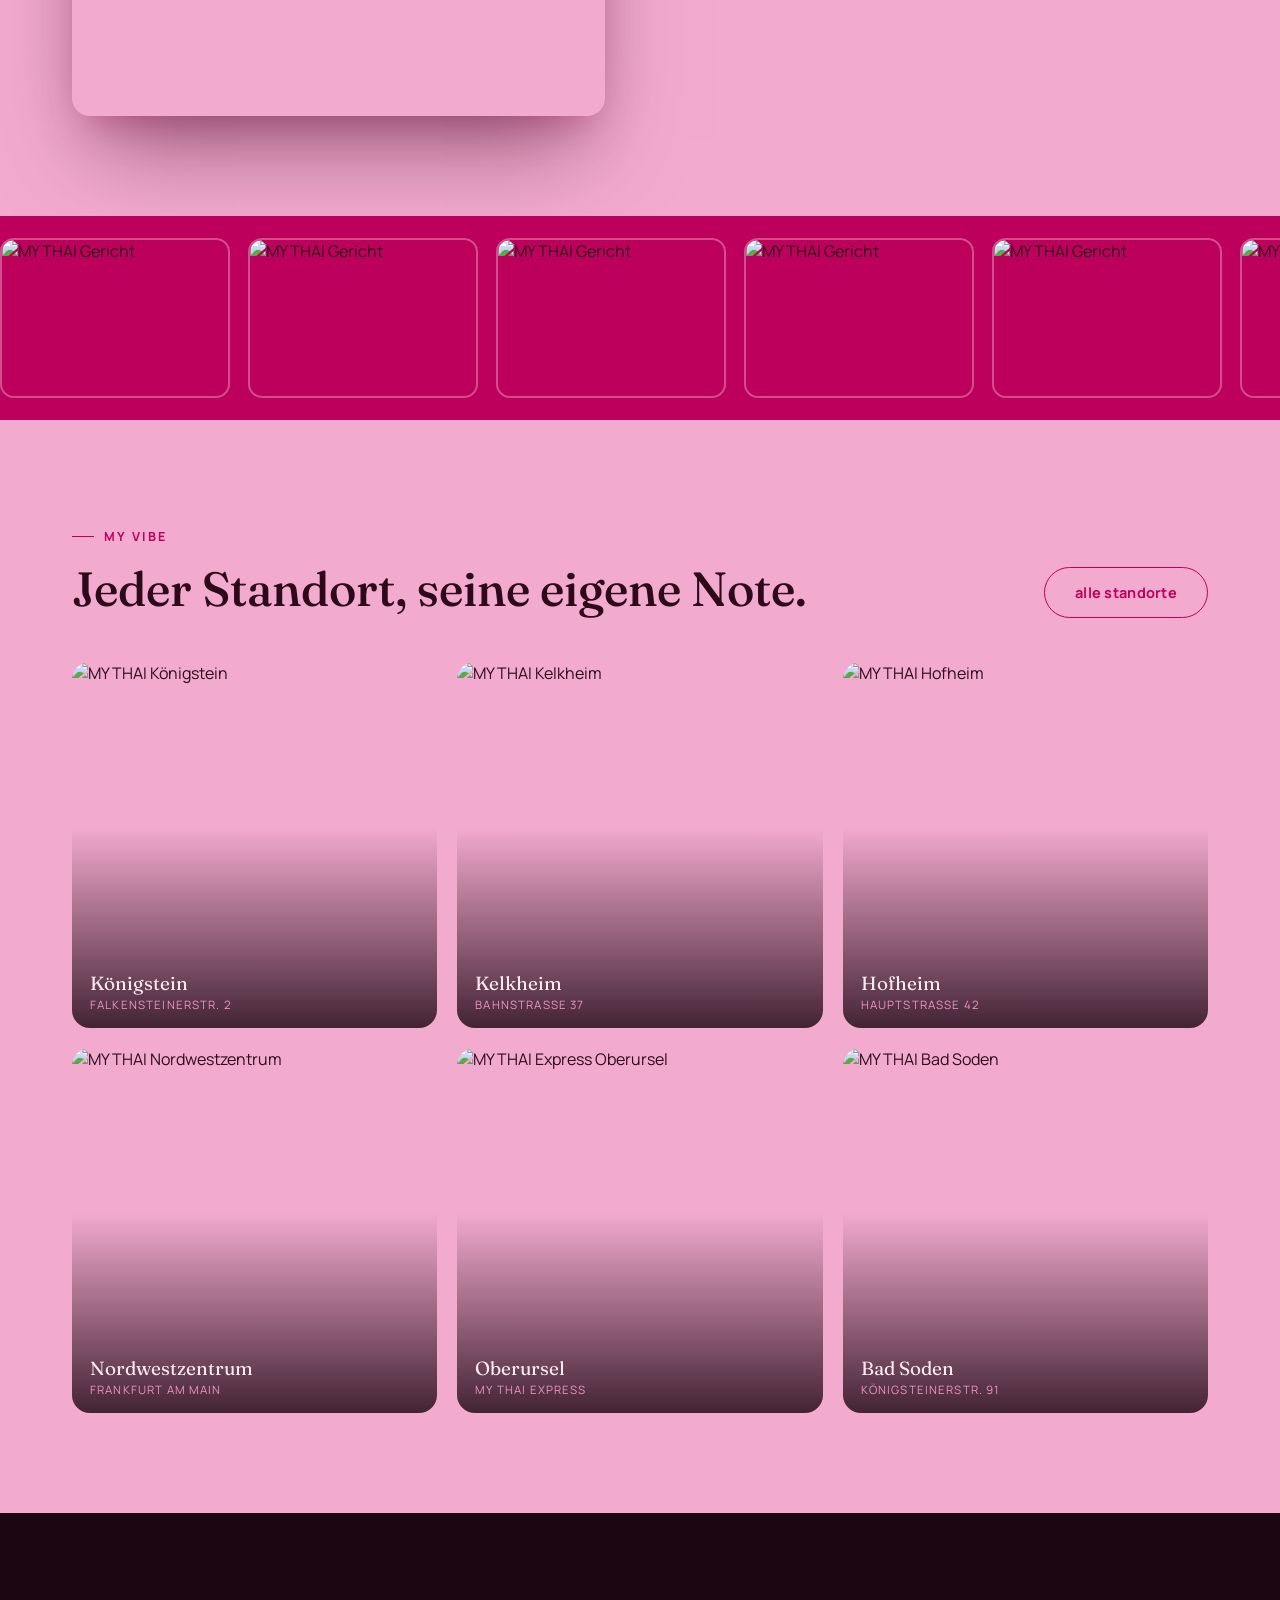
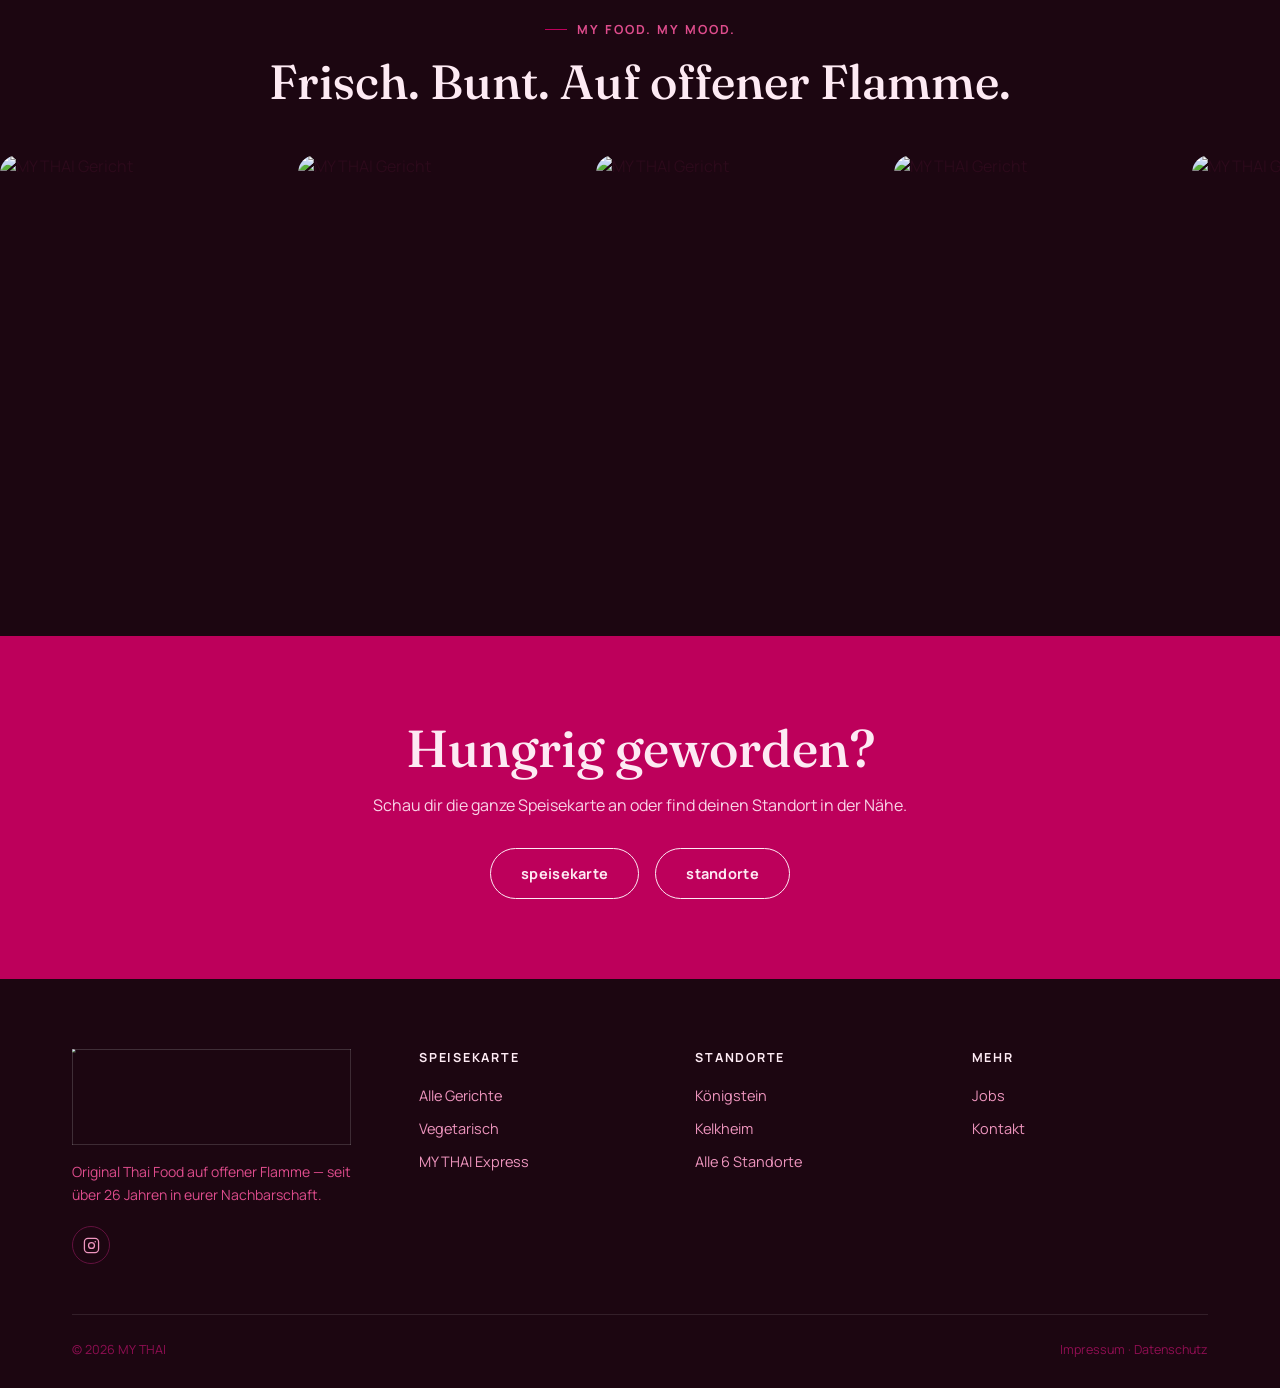
==== commit 58cc414b: "Fix logo (re-render with emblem intact via Chromium instead of cairosvg), fix burger icon (was missi" ====
--- a/index.html
+++ b/index.html
@@ -19,12 +19,13 @@
       linear-gradient(0deg, var(--p-950) 0%, rgba(28,6,17,.55) 45%, rgba(28,6,17,.25) 100%),
       linear-gradient(90deg, rgba(28,6,17,.7) 0%, transparent 45%);
   }
-  .hero-content{ position:relative; z-index:2; width:100%; padding:0 0 90px; }
-  @media (max-width:640px){ .hero-content{ padding:0 0 56px; } }
+  .hero-content{ position:relative; z-index:2; width:100%; padding-bottom:90px; }
+  @media (max-width:640px){ .hero-content{ padding-bottom:52px; } }
   .hero-title{
-    color:var(--p-25); font-size:clamp(52px,9.5vw,120px); line-height:.94;
+    color:var(--p-25); font-size:clamp(44px,9.5vw,120px); line-height:.96;
     letter-spacing:-.01em; font-weight:400;
   }
+  @media (max-width:480px){ .hero-title{ font-size:clamp(40px,12vw,52px); } }
   .hero-title em{ color:var(--p-300); font-style:italic; }
   .hero-sub{ color:var(--p-200); font-size:17px; max-width:440px; margin-top:22px; line-height:1.6; }
   .hero-cta{ display:flex; gap:16px; margin-top:38px; flex-wrap:wrap; }
--- a/assets/style.css
+++ b/assets/style.css
@@ -157,7 +157,7 @@
   .nav-links.open li:nth-child(5) a{ transition-delay:.34s; }
   .nav-cta{ display:none; }
   .nav-links .nav-cta.mobile{ display:inline-flex; }
-  .nav-burger{ display:flex; align-items:center; justify-content:center; width:44px; height:44px; z-index:101; }
+  .nav-burger{ display:flex; flex-direction:column; align-items:center; justify-content:center; width:44px; height:44px; z-index:101; }
 }
 
 /* ---------- Ribbon marquee — signature element ---------- */
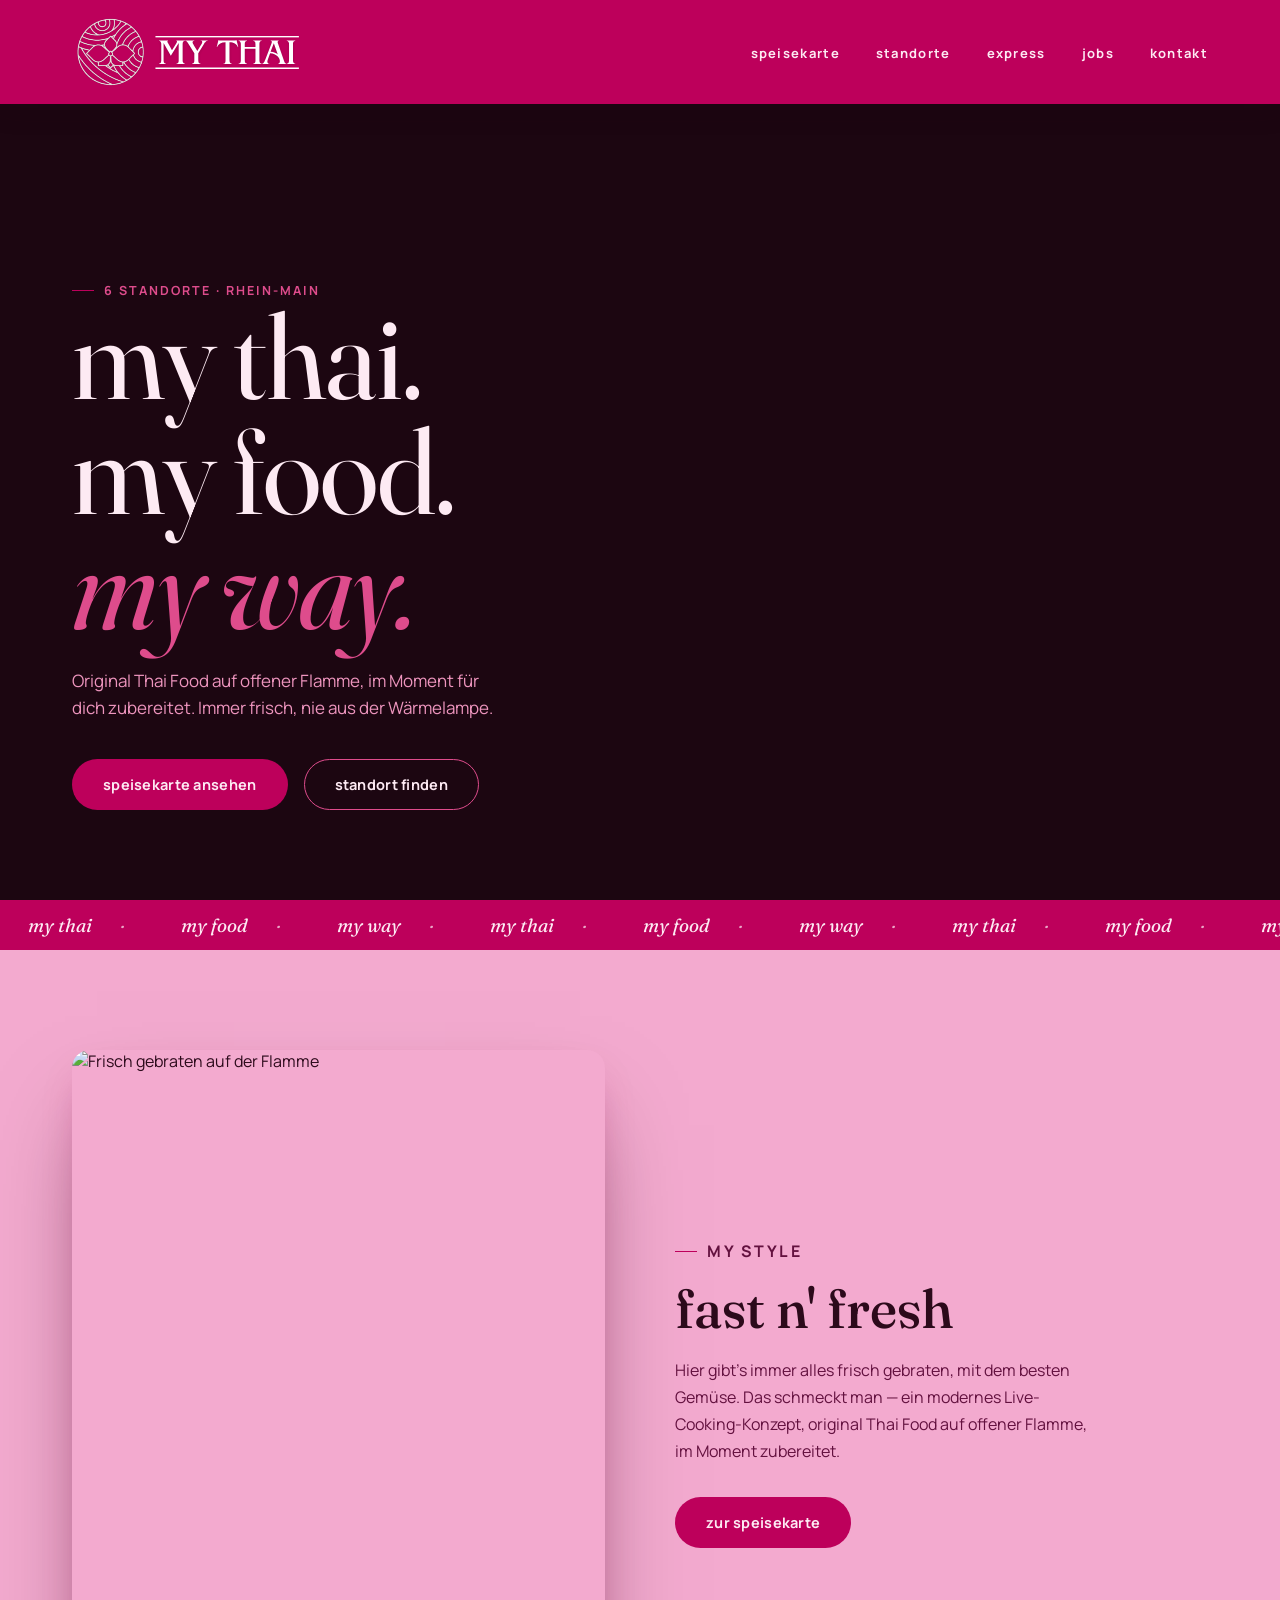
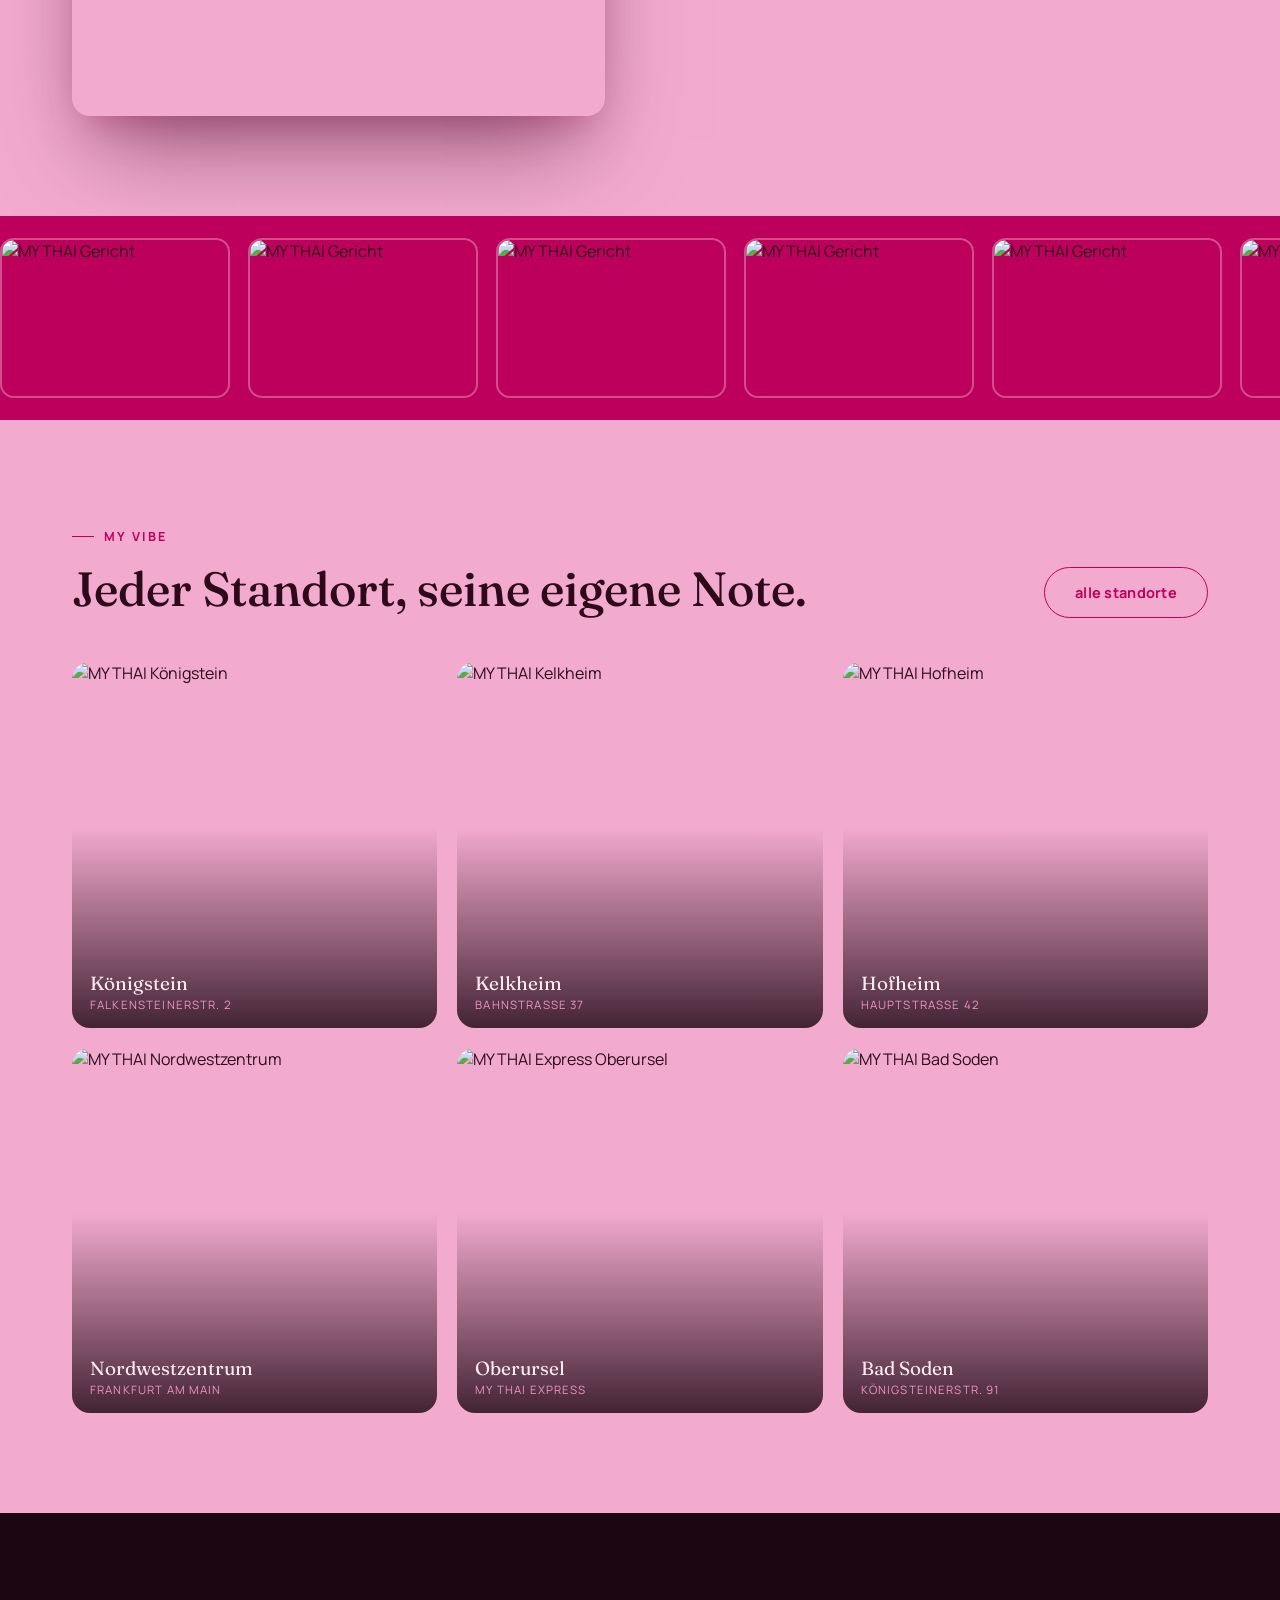
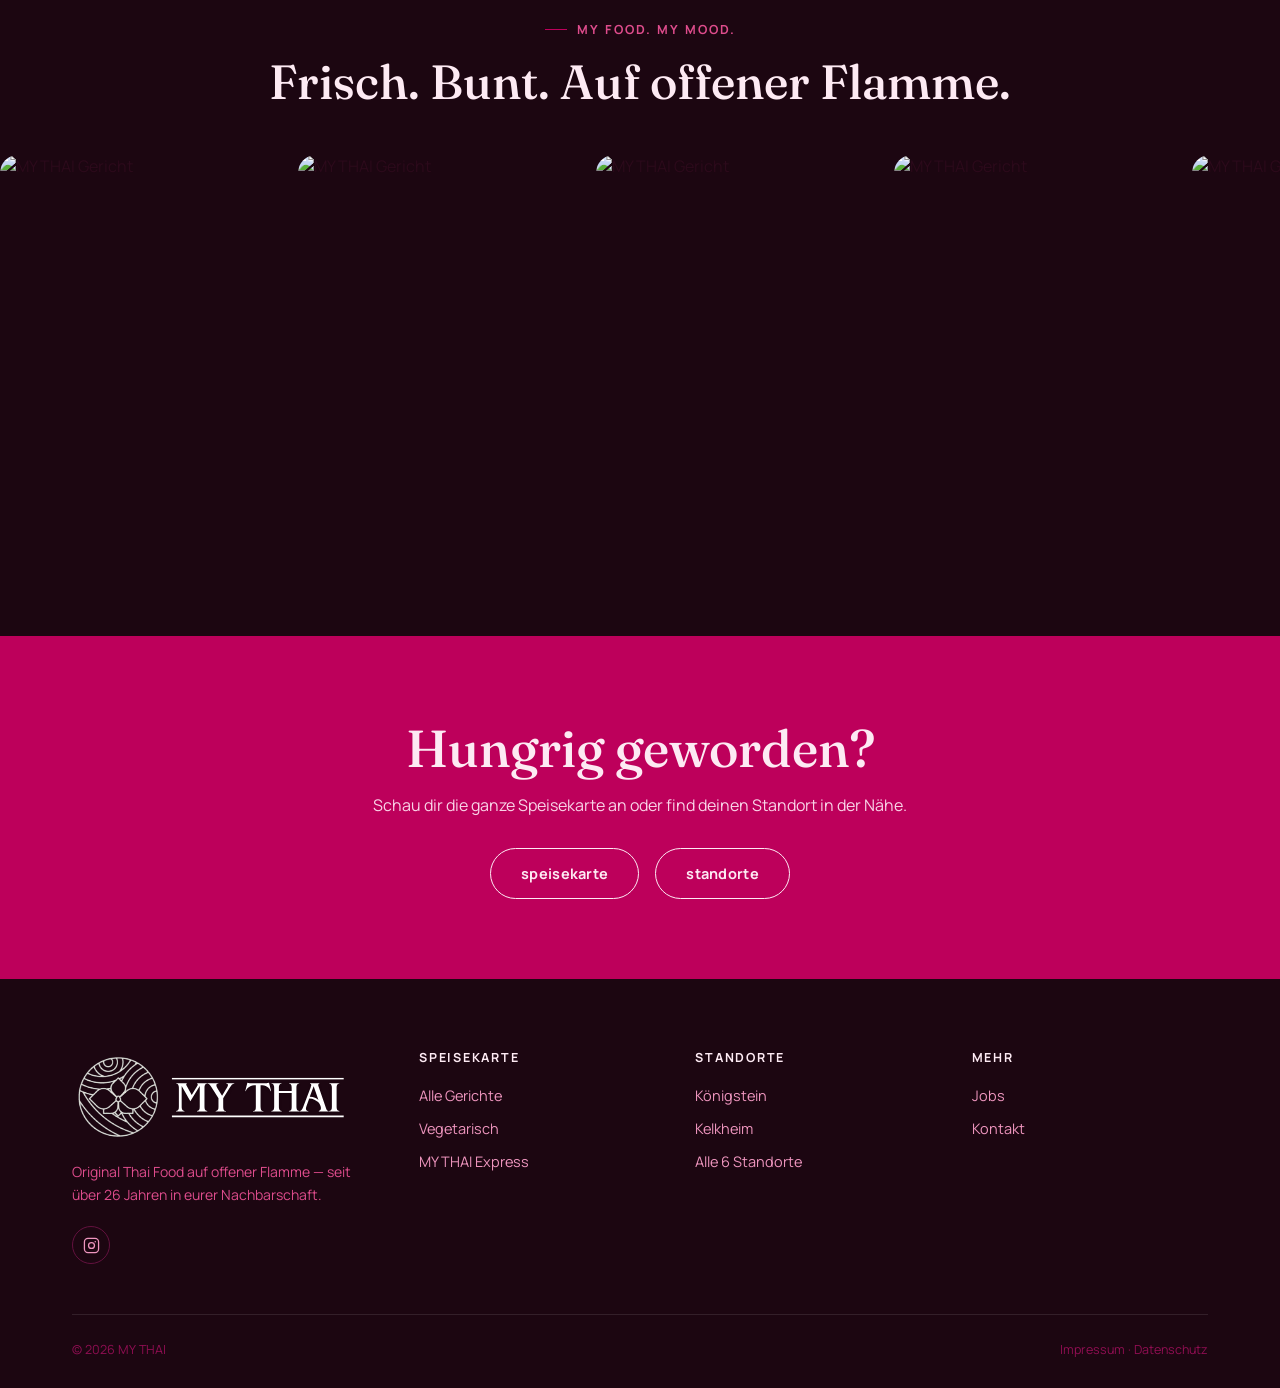
==== commit 121d595f: "Revert logo to the original SVG — PNG rasterization attempts were producing a blank/broken logo (my " ====
--- a/index.html
+++ b/index.html
@@ -75,7 +75,7 @@
 </head>
 <body>
 
-<div id="curtain"><div id="curtain-fill"><img src="assets/logo.png" alt=""></div></div>
+<div id="curtain"><div id="curtain-fill"><img src="assets/logo.svg" alt=""></div></div>
 <script>
 (function(){
   var dir = sessionStorage.getItem('mt_nav_dir');
@@ -92,13 +92,13 @@
 <div id="splash">
   <div id="splash-orb"></div>
   <div id="splash-ring"></div>
-  <img id="splash-logo" src="assets/logo.png" alt="MY THAI">
+  <img id="splash-logo" src="assets/logo.svg" alt="MY THAI">
 </div>
 
 
 <nav class="nav">
   <div class="nav-inner">
-    <a href="index.html" class="nav-logo"><img src="assets/logo.png" alt="MY THAI"></a>
+    <a href="index.html" class="nav-logo"><img src="assets/logo.svg" alt="MY THAI"></a>
     <ul class="nav-links" id="navLinks">
       <li><a href="menu.html">speisekarte</a></li>
       <li><a href="standorte.html">standorte</a></li>
@@ -222,7 +222,7 @@
   <div class="wrap">
     <div class="footer-grid">
       <div>
-        <a href="index.html" class="footer-logo"><img src="assets/logo.png" alt="MY THAI"></a>
+        <a href="index.html" class="footer-logo"><img src="assets/logo.svg" alt="MY THAI"></a>
         <p class="footer-tag">Original Thai Food auf offener Flamme — seit über 26 Jahren in eurer Nachbarschaft.</p>
         <div class="footer-social">
           <a href="https://www.instagram.com/mythai_de/" target="_blank" rel="noopener" aria-label="Instagram">
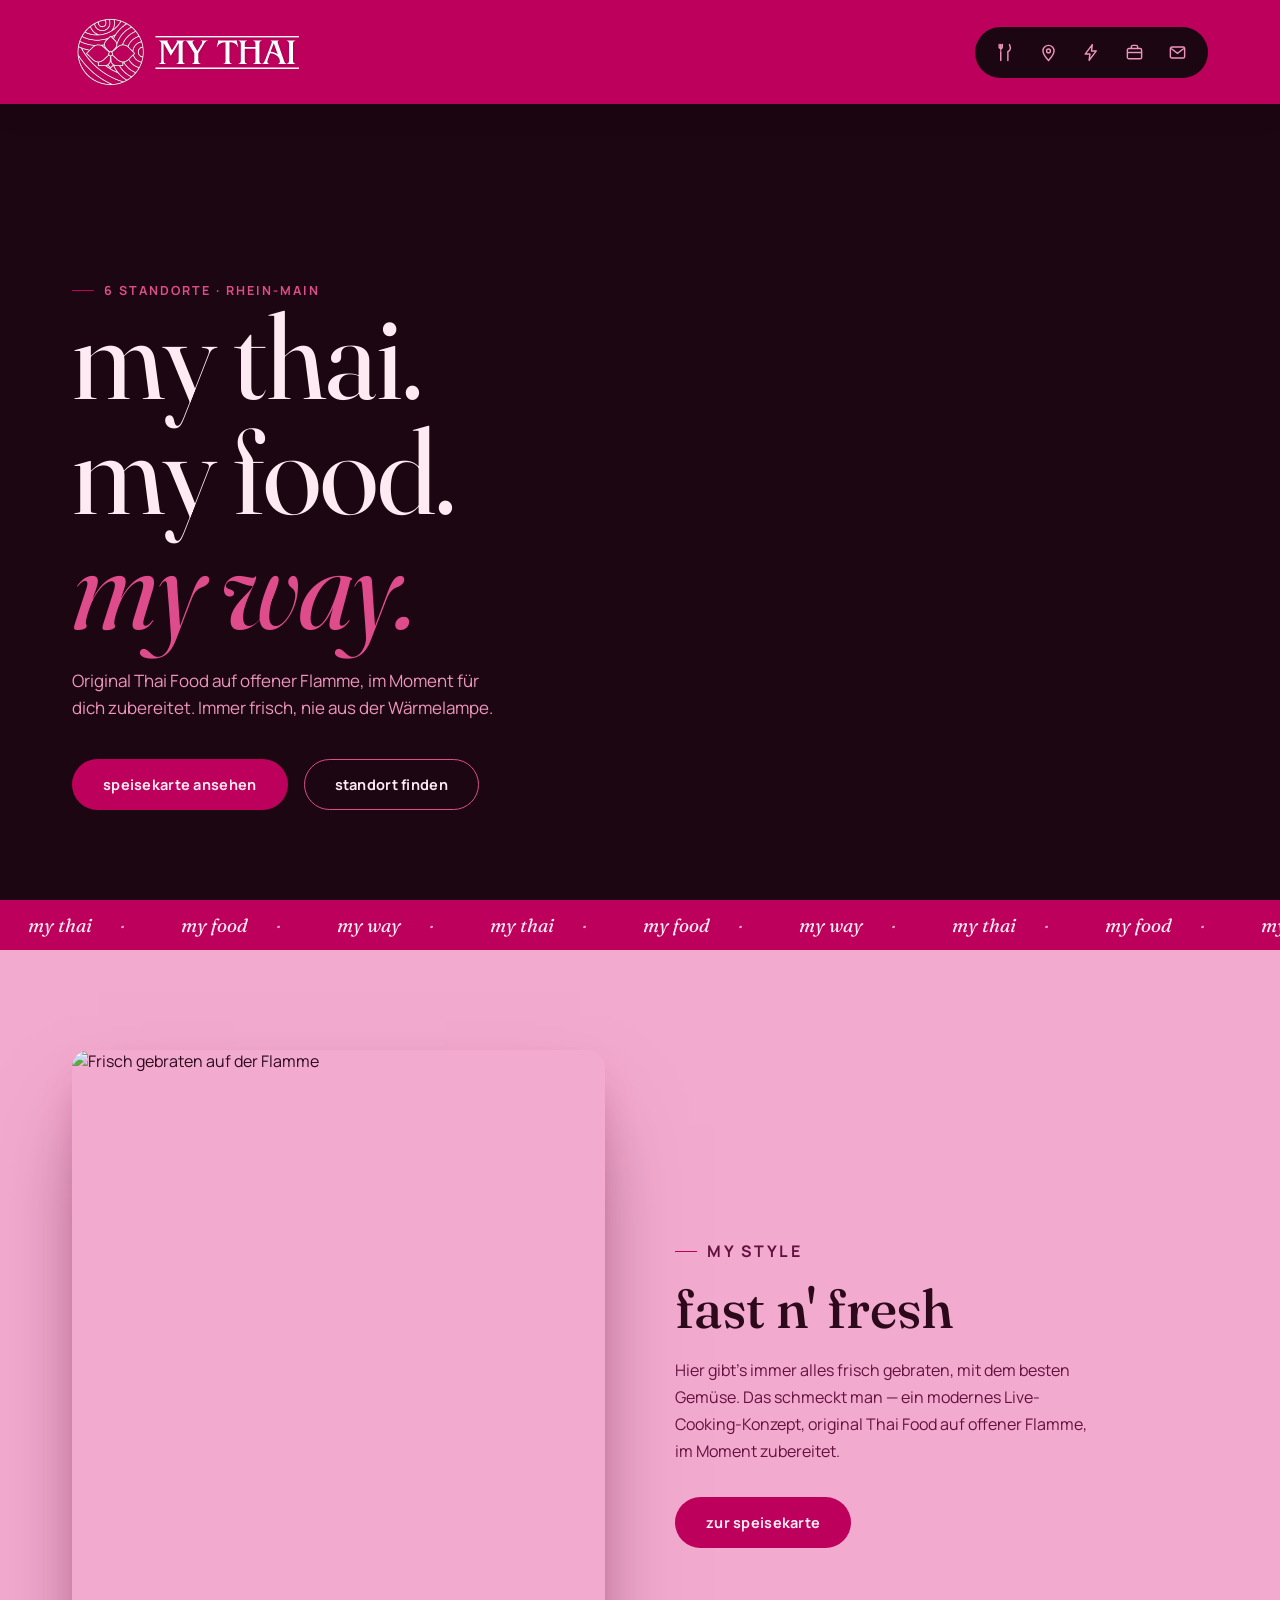
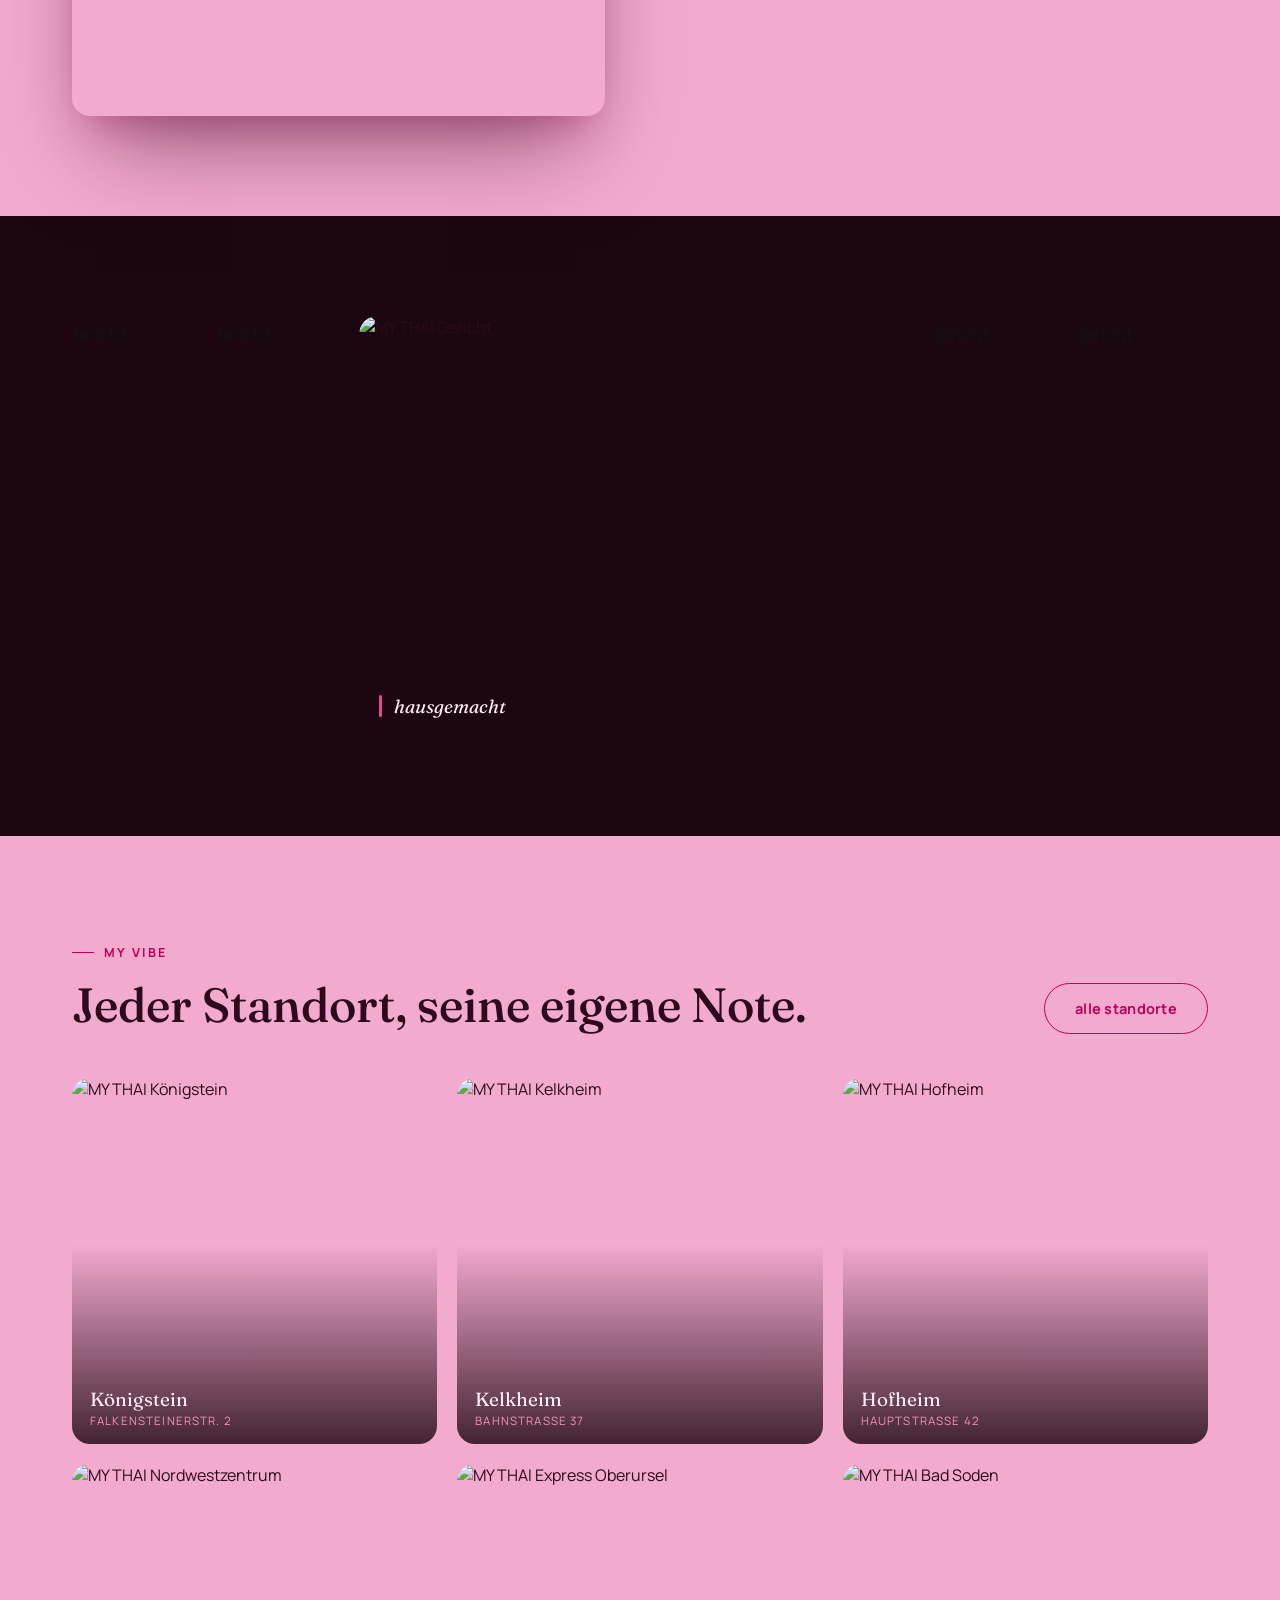
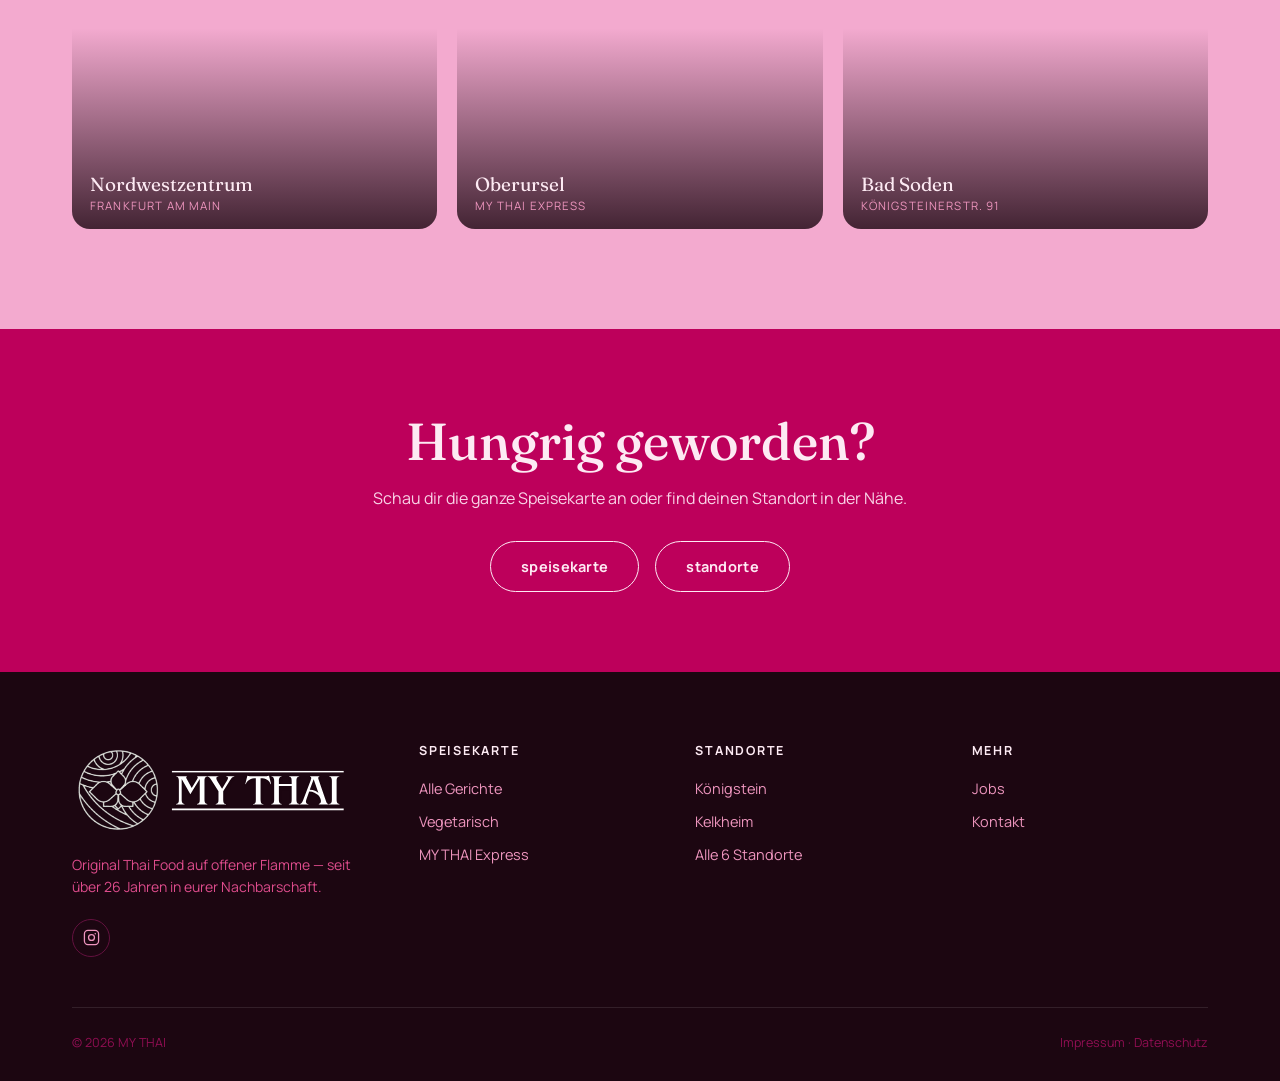
==== commit 47f4c775: "Redesign Speisekarte with card grid + filters, icon nav pill, and mobile polish - Speisekarte: repla" ====
--- a/index.html
+++ b/index.html
@@ -5,7 +5,7 @@
 <meta name="viewport" content="width=device-width, initial-scale=1.0">
 <title>MY THAI — my thai. my food. my way.</title>
 <meta name="description" content="Original Thai Food auf offener Flamme, frisch zubereitet. 6 Standorte im Rhein-Main-Gebiet.">
-<link rel="stylesheet" href="assets/style.css">
+<link rel="stylesheet" href="assets/style.css?v=7">
 <style>
   .hero{
     position:relative; min-height:100vh; min-height:100dvh; display:flex; align-items:flex-end;
@@ -55,16 +55,32 @@
   .vibe-name{ position:absolute; left:18px; bottom:16px; z-index:2; color:var(--p-25); font-family:var(--display); font-size:19px; }
   .vibe-name span{ display:block; color:var(--p-200); font-family:var(--body); font-size:11.5px; letter-spacing:.1em; text-transform:uppercase; margin-top:2px; }
   @media (max-width:800px){ .vibe-grid{ grid-template-columns:repeat(2,1fr); } }
-  @media (max-width:480px){ .vibe-grid{ grid-template-columns:1fr; } }
-
-  .mood-section{ background:var(--p-950); overflow:hidden; }
-  .mood-head{ text-align:center; margin-bottom:44px; }
-  .mood-head h2{ color:var(--p-25); font-size:clamp(32px,4.5vw,48px); margin-top:14px; }
-  .mood-strip{ display:flex; gap:18px; padding:0 32px; overflow-x:auto; scroll-snap-type:x mandatory; padding-bottom:8px; }
-  .mood-strip::-webkit-scrollbar{ height:6px; }
-  .mood-strip::-webkit-scrollbar-thumb{ background:var(--p-700); border-radius:6px; }
-  .mood-item{ flex:0 0 auto; width:280px; aspect-ratio:3/4; border-radius:var(--radius); overflow:hidden; scroll-snap-align:start; }
-  .mood-item img{ width:100%; height:100%; object-fit:cover; }
+
+  /* on phones the 6 square location cards stack full-width and run very
+     long — collapse them behind a toggle so the page doesn't stall here */
+  .vibe-toggle{ display:none; }
+  @media (max-width:480px){
+    .vibe-grid{ grid-template-columns:1fr; }
+    .vibe-collapse{
+      position:relative; max-height:420px; overflow:hidden;
+      transition:max-height .45s var(--ease);
+    }
+    .vibe-collapse::after{
+      content:''; position:absolute; inset:auto 0 0 0; height:90px;
+      background:linear-gradient(0deg, var(--p-100), transparent);
+      opacity:1; transition:opacity .3s ease; pointer-events:none;
+    }
+    .vibe-collapse.expanded{ max-height:3000px; }
+    .vibe-collapse.expanded::after{ opacity:0; }
+    .vibe-toggle{
+      display:flex; align-items:center; justify-content:center; gap:8px;
+      width:100%; margin-top:18px; padding:13px; border-radius:999px;
+      background:none; border:1.5px solid var(--p-400); color:var(--p-400);
+      font-size:13px; font-weight:700; letter-spacing:.02em;
+    }
+    .vibe-toggle svg{ transition:transform .35s var(--ease); }
+    .vibe-toggle.open svg{ transform:rotate(180deg); }
+  }
 
   .cta-band{ background:var(--p-400); padding:80px 0; text-align:center; }
   .cta-band h2{ color:var(--p-25); font-size:clamp(32px,5vw,52px); }
@@ -100,11 +116,11 @@
   <div class="nav-inner">
     <a href="index.html" class="nav-logo"><img src="assets/logo.svg" alt="MY THAI"></a>
     <ul class="nav-links" id="navLinks">
-      <li><a href="menu.html">speisekarte</a></li>
-      <li><a href="standorte.html">standorte</a></li>
-      <li><a href="express.html">express</a></li>
-      <li><a href="jobs.html">jobs</a></li>
-      <li><a href="standorte.html#kontakt">kontakt</a></li>
+      <li><a href="menu.html"><span class="pill-icon"><svg viewBox="0 0 24 24" fill="none" stroke="currentColor" stroke-width="1.8" stroke-linecap="round" stroke-linejoin="round"><path d="M6 2v7M4 2v3a2 2 0 0 0 4 0V2M6 11v11"/><path d="M17 2c1.5 3 1.5 6-.5 8L15 11v11"/></svg></span><span class="pill-label">speisekarte</span></a></li>
+      <li><a href="standorte.html"><span class="pill-icon"><svg viewBox="0 0 24 24" fill="none" stroke="currentColor" stroke-width="1.8"><path d="M12 22s7-7.58 7-12A7 7 0 0 0 5 10c0 4.42 7 12 7 12Z"/><circle cx="12" cy="10" r="2.4"/></svg></span><span class="pill-label">standorte</span></a></li>
+      <li><a href="express.html"><span class="pill-icon"><svg viewBox="0 0 24 24" fill="none" stroke="currentColor" stroke-width="1.8" stroke-linejoin="round"><path d="M13 2 4 14h6l-1 8 9-12h-6z"/></svg></span><span class="pill-label">express</span></a></li>
+      <li><a href="jobs.html"><span class="pill-icon"><svg viewBox="0 0 24 24" fill="none" stroke="currentColor" stroke-width="1.8"><rect x="3" y="7" width="18" height="13" rx="2"/><path d="M8 7V5a2 2 0 0 1 2-2h4a2 2 0 0 1 2 2v2"/><path d="M3 12h18"/></svg></span><span class="pill-label">jobs</span></a></li>
+      <li><a href="standorte.html#kontakt"><span class="pill-icon"><svg viewBox="0 0 24 24" fill="none" stroke="currentColor" stroke-width="1.8"><rect x="3" y="5" width="18" height="14" rx="2"/><path d="m4 7 8 6 8-6"/></svg></span><span class="pill-label">kontakt</span></a></li>
     </ul>
     <button class="nav-burger" aria-label="Menü"><span></span><span></span><span></span></button>
   </div>
@@ -154,24 +170,48 @@
   </div>
 </section>
 
-<div class="carousel-band">
-  <div class="carousel-track">
-    <div class="carousel-group">
-      <div class="carousel-item"><img loading="lazy" src="https://images.squarespace-cdn.com/content/v1/694ebb8378ca1f0f06950dd6/cbd9bafe-4ca8-4188-b939-7aeeeab35701/1+%2834%29.jpg" alt="MY THAI Gericht"></div>
-      <div class="carousel-item"><img loading="lazy" src="https://images.squarespace-cdn.com/content/v1/694ebb8378ca1f0f06950dd6/cc129c66-d98a-4760-aeec-86a2fa501114/1+%2864%29.jpg" alt="MY THAI Gericht"></div>
-      <div class="carousel-item"><img loading="lazy" src="https://images.squarespace-cdn.com/content/v1/694ebb8378ca1f0f06950dd6/48269a39-10fa-47a3-bdc7-a31122b13c6a/1+%2854%29.jpg" alt="MY THAI Gericht"></div>
-      <div class="carousel-item"><img loading="lazy" src="https://images.squarespace-cdn.com/content/v1/694ebb8378ca1f0f06950dd6/f8b6168f-6781-494b-b685-133662e14625/_DSC4971.jpg" alt="MY THAI Gericht"></div>
-      <div class="carousel-item"><img loading="lazy" src="https://images.squarespace-cdn.com/content/v1/694ebb8378ca1f0f06950dd6/7de2b7d8-306b-496b-912c-d1b3e1f6a5c5/_DSC4867.JPEG" alt="MY THAI Gericht"></div>
-    </div>
-    <div class="carousel-group">
-      <div class="carousel-item"><img loading="lazy" src="https://images.squarespace-cdn.com/content/v1/694ebb8378ca1f0f06950dd6/cbd9bafe-4ca8-4188-b939-7aeeeab35701/1+%2834%29.jpg" alt="MY THAI Gericht"></div>
-      <div class="carousel-item"><img loading="lazy" src="https://images.squarespace-cdn.com/content/v1/694ebb8378ca1f0f06950dd6/cc129c66-d98a-4760-aeec-86a2fa501114/1+%2864%29.jpg" alt="MY THAI Gericht"></div>
-      <div class="carousel-item"><img loading="lazy" src="https://images.squarespace-cdn.com/content/v1/694ebb8378ca1f0f06950dd6/48269a39-10fa-47a3-bdc7-a31122b13c6a/1+%2854%29.jpg" alt="MY THAI Gericht"></div>
-      <div class="carousel-item"><img loading="lazy" src="https://images.squarespace-cdn.com/content/v1/694ebb8378ca1f0f06950dd6/f8b6168f-6781-494b-b685-133662e14625/_DSC4971.jpg" alt="MY THAI Gericht"></div>
-      <div class="carousel-item"><img loading="lazy" src="https://images.squarespace-cdn.com/content/v1/694ebb8378ca1f0f06950dd6/7de2b7d8-306b-496b-912c-d1b3e1f6a5c5/_DSC4867.JPEG" alt="MY THAI Gericht"></div>
-    </div>
-  </div>
-</div>
+<div class="scroll-line" id="scrollLine" aria-hidden="true"></div>
+<section class="gallery-section section reveal">
+  <div class="wrap">
+    <div class="accordion-gallery" id="foodGallery" role="list" aria-label="MY THAI Impressionen">
+      <a class="ag-panel" href="menu.html" role="listitem" aria-label="frisch gewokt">
+        <span class="ag-panel__frame">
+          <span class="ag-panel__media"><img loading="lazy" src="https://images.squarespace-cdn.com/content/v1/694ebb8378ca1f0f06950dd6/cbd9bafe-4ca8-4188-b939-7aeeeab35701/1+%2834%29.jpg" alt="MY THAI Gericht" draggable="false"></span>
+          <span class="ag-panel__overlay" aria-hidden="true"></span>
+        </span>
+        <span class="ag-panel__label" aria-hidden="true"><span class="ag-panel__bar"></span><span class="ag-panel__text">frisch gewokt</span></span>
+      </a>
+      <a class="ag-panel" href="menu.html" role="listitem" aria-label="auf offener Flamme">
+        <span class="ag-panel__frame">
+          <span class="ag-panel__media"><img loading="lazy" src="https://images.squarespace-cdn.com/content/v1/694ebb8378ca1f0f06950dd6/cc129c66-d98a-4760-aeec-86a2fa501114/1+%2864%29.jpg" alt="MY THAI Gericht" draggable="false"></span>
+          <span class="ag-panel__overlay" aria-hidden="true"></span>
+        </span>
+        <span class="ag-panel__label" aria-hidden="true"><span class="ag-panel__bar"></span><span class="ag-panel__text">auf offener Flamme</span></span>
+      </a>
+      <a class="ag-panel is-active" href="menu.html" role="listitem" aria-current="true" aria-label="hausgemacht">
+        <span class="ag-panel__frame">
+          <span class="ag-panel__media"><img loading="lazy" src="https://images.squarespace-cdn.com/content/v1/694ebb8378ca1f0f06950dd6/48269a39-10fa-47a3-bdc7-a31122b13c6a/1+%2854%29.jpg" alt="MY THAI Gericht" draggable="false"></span>
+          <span class="ag-panel__overlay" aria-hidden="true"></span>
+        </span>
+        <span class="ag-panel__label" aria-hidden="true"><span class="ag-panel__bar"></span><span class="ag-panel__text">hausgemacht</span></span>
+      </a>
+      <a class="ag-panel" href="menu.html" role="listitem" aria-label="scharf nach Wunsch">
+        <span class="ag-panel__frame">
+          <span class="ag-panel__media"><img loading="lazy" src="https://images.squarespace-cdn.com/content/v1/694ebb8378ca1f0f06950dd6/f8b6168f-6781-494b-b685-133662e14625/_DSC4971.jpg" alt="MY THAI Gericht" draggable="false"></span>
+          <span class="ag-panel__overlay" aria-hidden="true"></span>
+        </span>
+        <span class="ag-panel__label" aria-hidden="true"><span class="ag-panel__bar"></span><span class="ag-panel__text">scharf nach Wunsch</span></span>
+      </a>
+      <a class="ag-panel" href="menu.html" role="listitem" aria-label="immer frisch">
+        <span class="ag-panel__frame">
+          <span class="ag-panel__media"><img loading="lazy" src="https://images.squarespace-cdn.com/content/v1/694ebb8378ca1f0f06950dd6/7de2b7d8-306b-496b-912c-d1b3e1f6a5c5/_DSC4867.JPEG" alt="MY THAI Gericht" draggable="false"></span>
+          <span class="ag-panel__overlay" aria-hidden="true"></span>
+        </span>
+        <span class="ag-panel__label" aria-hidden="true"><span class="ag-panel__bar"></span><span class="ag-panel__text">immer frisch</span></span>
+      </a>
+    </div>
+  </div>
+</section>
 
 <section class="vibe-section section reveal">
   <div class="wrap">
@@ -182,28 +222,20 @@
       </div>
       <a href="standorte.html" class="btn btn-outline on-light">alle standorte</a>
     </div>
-    <div class="vibe-grid">
-      <a class="vibe-card" href="standorte.html#koenigstein"><img loading="lazy" src="https://images.squarespace-cdn.com/content/v1/694ebb8378ca1f0f06950dd6/313a4eca-ecfd-46e8-940c-2d02104888d4/1.png" alt="MY THAI Königstein"><span class="vibe-name">Königstein<span>Falkensteinerstr. 2</span></span></a>
-      <a class="vibe-card" href="standorte.html#kelkheim"><img loading="lazy" src="https://images.squarespace-cdn.com/content/v1/694ebb8378ca1f0f06950dd6/5d98b5b0-791a-4c91-8b71-8951ba31e58b/2.png" alt="MY THAI Kelkheim"><span class="vibe-name">Kelkheim<span>Bahnstraße 37</span></span></a>
-      <a class="vibe-card" href="standorte.html#hofheim"><img loading="lazy" src="https://images.squarespace-cdn.com/content/v1/694ebb8378ca1f0f06950dd6/69fca743-5523-4039-b8f3-048d4b497f0d/k%C3%B6nigstein.png" alt="MY THAI Hofheim"><span class="vibe-name">Hofheim<span>Hauptstraße 42</span></span></a>
-      <a class="vibe-card" href="standorte.html#nordwestzentrum"><img loading="lazy" src="https://images.squarespace-cdn.com/content/v1/694ebb8378ca1f0f06950dd6/ccbf8033-3558-442d-8c7a-79f7daeff5de/4.png" alt="MY THAI Nordwestzentrum"><span class="vibe-name">Nordwestzentrum<span>Frankfurt am Main</span></span></a>
-      <a class="vibe-card" href="express.html"><img loading="lazy" src="https://images.squarespace-cdn.com/content/v1/694ebb8378ca1f0f06950dd6/d82926f3-86ff-4549-9978-5a06b2a1f73c/5.png" alt="MY THAI Express Oberursel"><span class="vibe-name">Oberursel<span>MY THAI Express</span></span></a>
-      <a class="vibe-card" href="standorte.html#badsoden"><img loading="lazy" src="https://images.squarespace-cdn.com/content/v1/694ebb8378ca1f0f06950dd6/62930cd1-32e9-4ba5-8cdc-f06cc019d251/6.png" alt="MY THAI Bad Soden"><span class="vibe-name">Bad Soden<span>Königsteinerstr. 91</span></span></a>
-    </div>
-  </div>
-</section>
-
-<section class="mood-section section reveal">
-  <div class="mood-head">
-    <p class="eyebrow" style="color:var(--p-300)">my food. my mood.</p>
-    <h2>Frisch. Bunt. Auf offener Flamme.</h2>
-  </div>
-  <div class="mood-strip">
-    <div class="mood-item"><img loading="lazy" src="https://images.squarespace-cdn.com/content/v1/694ebb8378ca1f0f06950dd6/cbd9bafe-4ca8-4188-b939-7aeeeab35701/1+%2834%29.jpg" alt="MY THAI Gericht"></div>
-    <div class="mood-item"><img loading="lazy" src="https://images.squarespace-cdn.com/content/v1/694ebb8378ca1f0f06950dd6/cc129c66-d98a-4760-aeec-86a2fa501114/1+%2864%29.jpg" alt="MY THAI Gericht"></div>
-    <div class="mood-item"><img loading="lazy" src="https://images.squarespace-cdn.com/content/v1/694ebb8378ca1f0f06950dd6/48269a39-10fa-47a3-bdc7-a31122b13c6a/1+%2854%29.jpg" alt="MY THAI Gericht"></div>
-    <div class="mood-item"><img loading="lazy" src="https://images.squarespace-cdn.com/content/v1/694ebb8378ca1f0f06950dd6/f8b6168f-6781-494b-b685-133662e14625/_DSC4971.jpg" alt="MY THAI Gericht"></div>
-    <div class="mood-item"><img loading="lazy" src="https://images.squarespace-cdn.com/content/v1/694ebb8378ca1f0f06950dd6/7de2b7d8-306b-496b-912c-d1b3e1f6a5c5/_DSC4867.JPEG" alt="MY THAI Gericht"></div>
+    <div class="vibe-collapse" id="vibeCollapse">
+      <div class="vibe-grid">
+        <a class="vibe-card" href="standorte.html#koenigstein"><img loading="lazy" src="https://images.squarespace-cdn.com/content/v1/694ebb8378ca1f0f06950dd6/313a4eca-ecfd-46e8-940c-2d02104888d4/1.png" alt="MY THAI Königstein"><span class="vibe-name">Königstein<span>Falkensteinerstr. 2</span></span></a>
+        <a class="vibe-card" href="standorte.html#kelkheim"><img loading="lazy" src="https://images.squarespace-cdn.com/content/v1/694ebb8378ca1f0f06950dd6/5d98b5b0-791a-4c91-8b71-8951ba31e58b/2.png" alt="MY THAI Kelkheim"><span class="vibe-name">Kelkheim<span>Bahnstraße 37</span></span></a>
+        <a class="vibe-card" href="standorte.html#hofheim"><img loading="lazy" src="https://images.squarespace-cdn.com/content/v1/694ebb8378ca1f0f06950dd6/69fca743-5523-4039-b8f3-048d4b497f0d/k%C3%B6nigstein.png" alt="MY THAI Hofheim"><span class="vibe-name">Hofheim<span>Hauptstraße 42</span></span></a>
+        <a class="vibe-card" href="standorte.html#nordwestzentrum"><img loading="lazy" src="https://images.squarespace-cdn.com/content/v1/694ebb8378ca1f0f06950dd6/ccbf8033-3558-442d-8c7a-79f7daeff5de/4.png" alt="MY THAI Nordwestzentrum"><span class="vibe-name">Nordwestzentrum<span>Frankfurt am Main</span></span></a>
+        <a class="vibe-card" href="express.html"><img loading="lazy" src="https://images.squarespace-cdn.com/content/v1/694ebb8378ca1f0f06950dd6/d82926f3-86ff-4549-9978-5a06b2a1f73c/5.png" alt="MY THAI Express Oberursel"><span class="vibe-name">Oberursel<span>MY THAI Express</span></span></a>
+        <a class="vibe-card" href="standorte.html#badsoden"><img loading="lazy" src="https://images.squarespace-cdn.com/content/v1/694ebb8378ca1f0f06950dd6/62930cd1-32e9-4ba5-8cdc-f06cc019d251/6.png" alt="MY THAI Bad Soden"><span class="vibe-name">Bad Soden<span>Königsteinerstr. 91</span></span></a>
+      </div>
+    </div>
+    <button class="vibe-toggle" id="vibeToggle" aria-expanded="false" aria-controls="vibeCollapse">
+      <span>alle standorte anzeigen</span>
+      <svg width="16" height="16" viewBox="0 0 24 24" fill="none" stroke="currentColor" stroke-width="2.4"><path d="M6 9l6 6 6-6"/></svg>
+    </button>
   </div>
 </section>
 
@@ -261,6 +293,6 @@
   </div>
 </footer>
 
-<script src="assets/main.js"></script>
+<script src="assets/main.js?v=6"></script>
 </body>
 </html>
--- a/assets/style.css
+++ b/assets/style.css
@@ -98,6 +98,7 @@
   padding:12px 0;
 }
 .nav-inner{
+  position:relative;
   max-width:var(--container); margin:0 auto; padding:0 32px;
   display:flex; align-items:center; justify-content:space-between;
 }
@@ -106,58 +107,77 @@
 @media (max-width:640px){
   .nav-logo img{ height:56px; }
 }
-.nav-links{ display:flex; align-items:center; gap:36px; }
 .nav-links a{
   font-size:13px; font-weight:700; letter-spacing:.1em; text-transform:lowercase;
-  color:var(--p-25); position:relative; padding:6px 0;
-}
-.nav-links a::after{
-  content:''; position:absolute; left:0; bottom:0; width:0; height:1.5px;
-  background:var(--p-25); transition:width .3s var(--ease);
-}
-.nav-links a:hover::after, .nav-links a.active::after{ width:100%; }
-.nav-links a.active{ color:var(--p-950); }
-.nav-cta{
-  background:var(--p-950); color:var(--p-25); padding:11px 24px; border-radius:999px;
-  font-size:13px; font-weight:700;
-}
-.nav-cta:hover{ background:var(--p-900); }
+  color:var(--p-25); position:relative;
+}
+.pill-icon{ display:flex; flex:0 0 auto; width:19px; height:19px; }
+.pill-icon svg{ width:100%; height:100%; }
+.pill-label{ display:block; white-space:nowrap; }
+
+/* ---------- desktop nav pill: icons only, hover to reveal labels ---------- */
+@media (min-width:901px){
+  .nav-links{
+    display:flex; align-items:center; gap:2px;
+    background:var(--p-950); border-radius:999px;
+    padding:9px 10px; transition:gap .35s var(--ease);
+  }
+  .nav-links a{
+    display:flex; flex-direction:column; align-items:center; justify-content:center;
+    padding:7px 11px; border-radius:999px; color:var(--p-200);
+    transition:color .3s, background .3s, padding .35s var(--ease);
+  }
+  .nav-links a:hover{ color:var(--p-25); background:rgba(255,255,255,.1); }
+  .nav-links a.active{ color:var(--p-25); background:var(--p-400); }
+  .pill-label{
+    font-size:0; max-height:0; opacity:0; margin-top:0; overflow:hidden;
+    letter-spacing:.07em; font-weight:700;
+    transition:font-size .3s ease, max-height .35s ease, opacity .25s ease, margin-top .35s ease;
+  }
+  .nav-links:hover, .nav-links:focus-within{ gap:4px; }
+  .nav-links:hover a, .nav-links:focus-within a{ padding:9px 14px; }
+  .nav-links:hover .pill-label, .nav-links:focus-within .pill-label{
+    font-size:10.5px; max-height:16px; opacity:1; margin-top:6px;
+  }
+}
 .nav-burger{ display:none; align-items:center; justify-content:center; background:none; border:none; padding:0; }
 .nav-burger span{
-  display:block; width:24px; height:2px; background:var(--p-25); margin:5px 0; border-radius:2px;
+  display:block; width:18px; height:1.5px; background:var(--p-25); margin:3px 0; border-radius:2px;
   transition: transform .35s var(--ease), opacity .2s ease;
 }
-.nav-burger.open span:nth-child(1){ transform: translateY(7px) rotate(45deg); }
+.nav-burger.open span:nth-child(1){ transform: translateY(5px) rotate(45deg); }
 .nav-burger.open span:nth-child(2){ opacity:0; transform:scaleX(0); }
-.nav-burger.open span:nth-child(3){ transform: translateY(-7px) rotate(-45deg); }
-
+.nav-burger.open span:nth-child(3){ transform: translateY(-5px) rotate(-45deg); }
+
+/* ---------- mobile nav: dark pill button that drops down a panel ---------- */
 @media (max-width:900px){
+  .nav-burger{
+    display:flex; flex-direction:column; align-items:center; justify-content:center;
+    width:52px; height:38px; border-radius:999px; background:var(--p-950);
+    z-index:101; transition:background .3s;
+  }
+  .nav-burger.open{ background:var(--p-900); }
+
   .nav-links{
-    position:fixed; inset:0; overflow:hidden;
-    background:
-      radial-gradient(60% 55% at 85% 12%, rgba(255,255,255,.14), transparent 60%),
-      radial-gradient(70% 70% at 10% 92%, var(--p-600) 0%, transparent 65%),
-      linear-gradient(165deg, var(--p-950) 0%, var(--p-600) 55%, var(--p-400) 100%);
-    flex-direction:column; justify-content:center; gap:6px;
-    transform:translateX(100%); transition:transform .45s cubic-bezier(.76,0,.24,1);
-  }
-  .nav-links.open{ transform:translateX(0); }
-  .nav-links li{ width:100%; text-align:center; overflow:hidden; }
+    position:absolute; top:calc(100% + 12px); right:0; z-index:100;
+    width:230px; max-width:calc(100vw - 40px);
+    background:var(--p-950); border-radius:20px; padding:8px;
+    box-shadow:0 24px 55px -20px rgba(0,0,0,.55);
+    display:flex; flex-direction:column; gap:2px;
+    opacity:0; transform:translateY(-8px) scale(.97); transform-origin:top right;
+    pointer-events:none; transition:opacity .25s ease, transform .25s ease;
+  }
+  .nav-links.open{ opacity:1; transform:none; pointer-events:auto; }
+  .nav-links li{ width:100%; text-align:left; overflow:visible; }
   .nav-links a{
-    font-size:24px; padding:14px 0; display:block; letter-spacing:.06em;
-    opacity:0; transform:translateY(16px);
-    transition:opacity .5s ease, transform .5s var(--ease), color .3s;
-  }
-  .nav-links a::after{ display:none; }
-  .nav-links.open a{ opacity:1; transform:translateY(0); }
-  .nav-links.open li:nth-child(1) a{ transition-delay:.10s; }
-  .nav-links.open li:nth-child(2) a{ transition-delay:.16s; }
-  .nav-links.open li:nth-child(3) a{ transition-delay:.22s; }
-  .nav-links.open li:nth-child(4) a{ transition-delay:.28s; }
-  .nav-links.open li:nth-child(5) a{ transition-delay:.34s; }
-  .nav-cta{ display:none; }
-  .nav-links .nav-cta.mobile{ display:inline-flex; }
-  .nav-burger{ display:flex; flex-direction:column; align-items:center; justify-content:center; width:44px; height:44px; z-index:101; }
+    font-size:15px; padding:11px 14px; display:flex; align-items:center; justify-content:flex-start;
+    flex-direction:row; gap:13px; letter-spacing:.02em; border-radius:12px;
+    color:var(--p-200); opacity:1; transform:none;
+    transition:background .2s, color .2s;
+  }
+  .nav-links a:hover{ background:rgba(255,255,255,.08); color:var(--p-25); }
+  .nav-links a .pill-icon{ width:19px; height:19px; }
+  .nav-links a.active{ background:var(--p-400); color:var(--p-25); }
 }
 
 /* ---------- Ribbon marquee — signature element ---------- */
@@ -190,22 +210,67 @@
   .ribbon-track span::after{ margin-left:18px; }
 }
 
-/* Photo carousel — same technique, images instead of text */
-.carousel-band{ background:var(--p-400); overflow:hidden; padding:22px 0; position:relative; }
-.carousel-track{ display:flex; width:max-content; animation:marquee 46s linear infinite; }
-.carousel-group{ display:flex; gap:18px; flex-shrink:0; padding-right:18px; }
-.carousel-item{
-  flex:0 0 auto; width:230px; height:160px; border-radius:14px; overflow:hidden;
-  border:2px solid rgba(255,255,255,.3);
-}
-.carousel-item img{ width:100%; height:100%; object-fit:cover; display:block; }
-@media (max-width:480px){
-  .carousel-item{ width:168px; height:118px; border-radius:12px; }
-  .carousel-group{ gap:12px; padding-right:12px; }
-}
-
 @keyframes marquee{ from{ transform:translateX(0); } to{ transform:translateX(-50%); } }
-@media (prefers-reduced-motion: reduce){ .ribbon-track, .carousel-track{ animation:none; } }
+@media (prefers-reduced-motion: reduce){ .ribbon-track{ animation:none; } }
+
+/* ---------- Accordion image gallery (hover-to-expand) ---------- */
+.gallery-section{ background:var(--p-950); overflow:hidden; padding:60px 0; }
+.accordion-gallery{ display:flex; gap:14px; width:100%; height:420px; }
+.ag-panel{
+  position:relative; flex:1 1 0; min-width:0; overflow:hidden;
+  border-radius:var(--radius); display:block; outline:none;
+  transition:flex-grow .6s var(--ease);
+}
+.ag-panel:focus-visible{ box-shadow:0 0 0 3px var(--p-300); }
+.ag-panel__frame{ position:absolute; inset:0; overflow:hidden; border-radius:inherit; }
+.ag-panel__media{ position:absolute; inset:0; }
+.ag-panel__media img{
+  width:100%; height:100%; object-fit:cover; display:block;
+  filter:grayscale(1); transform:scale(1.08);
+  transition:filter .6s var(--ease), transform .6s var(--ease);
+}
+.ag-panel.is-active .ag-panel__media img{ filter:grayscale(0); transform:scale(1); }
+.ag-panel__overlay{
+  position:absolute; inset:0; pointer-events:none;
+  background:linear-gradient(0deg, rgba(28,6,17,.85) 0%, rgba(28,6,17,.15) 55%, transparent 100%);
+  transition:opacity .5s ease;
+}
+.ag-panel.is-active .ag-panel__overlay{ opacity:.55; }
+.ag-panel__label{
+  position:absolute; left:20px; right:20px; bottom:18px; z-index:2;
+  display:flex; align-items:center; gap:12px;
+  opacity:0; transform:translateY(12px);
+  transition:opacity .45s ease, transform .45s var(--ease);
+}
+.ag-panel.is-active .ag-panel__label{ opacity:1; transform:none; }
+.ag-panel__bar{ width:3px; height:22px; border-radius:3px; background:var(--p-300); flex:0 0 auto; }
+.ag-panel__text{
+  font-family:var(--display); font-style:italic; color:var(--p-25);
+  font-size:clamp(15px,1.6vw,19px); white-space:nowrap; overflow:hidden; text-overflow:ellipsis;
+}
+@media (prefers-reduced-motion: reduce){
+  .ag-panel, .ag-panel__media img, .ag-panel__overlay, .ag-panel__label{ transition:none; }
+}
+@media (max-width:640px){
+  .gallery-section{ padding:40px 0; }
+  .accordion-gallery{ flex-direction:column; height:auto; gap:10px; }
+  .ag-panel{ flex:none !important; height:88px; transition:height .5s var(--ease); }
+  .ag-panel.is-active{ height:230px; }
+  .ag-panel__label{ opacity:1; transform:none; }
+}
+
+/* scroll-driven "center line" trigger for the gallery on phones — whichever
+   panel is crossing it becomes active, standing in for hover on touch.
+   The line itself stays invisible (opacity 0); only the trigger logic
+   attached to it (via JS, keyed off the .show class) matters. */
+.scroll-line{
+  display:none; position:fixed; top:50%; left:20px; right:20px; height:3px;
+  background:var(--p-300); border-radius:3px; z-index:60;
+  opacity:0; pointer-events:none;
+}
+@media (max-width:640px){
+  .scroll-line{ display:block; }
+}
 
 /* ---------- Footer ---------- */
 .footer{ background:var(--p-950); color:var(--p-100); padding:70px 0 30px; }
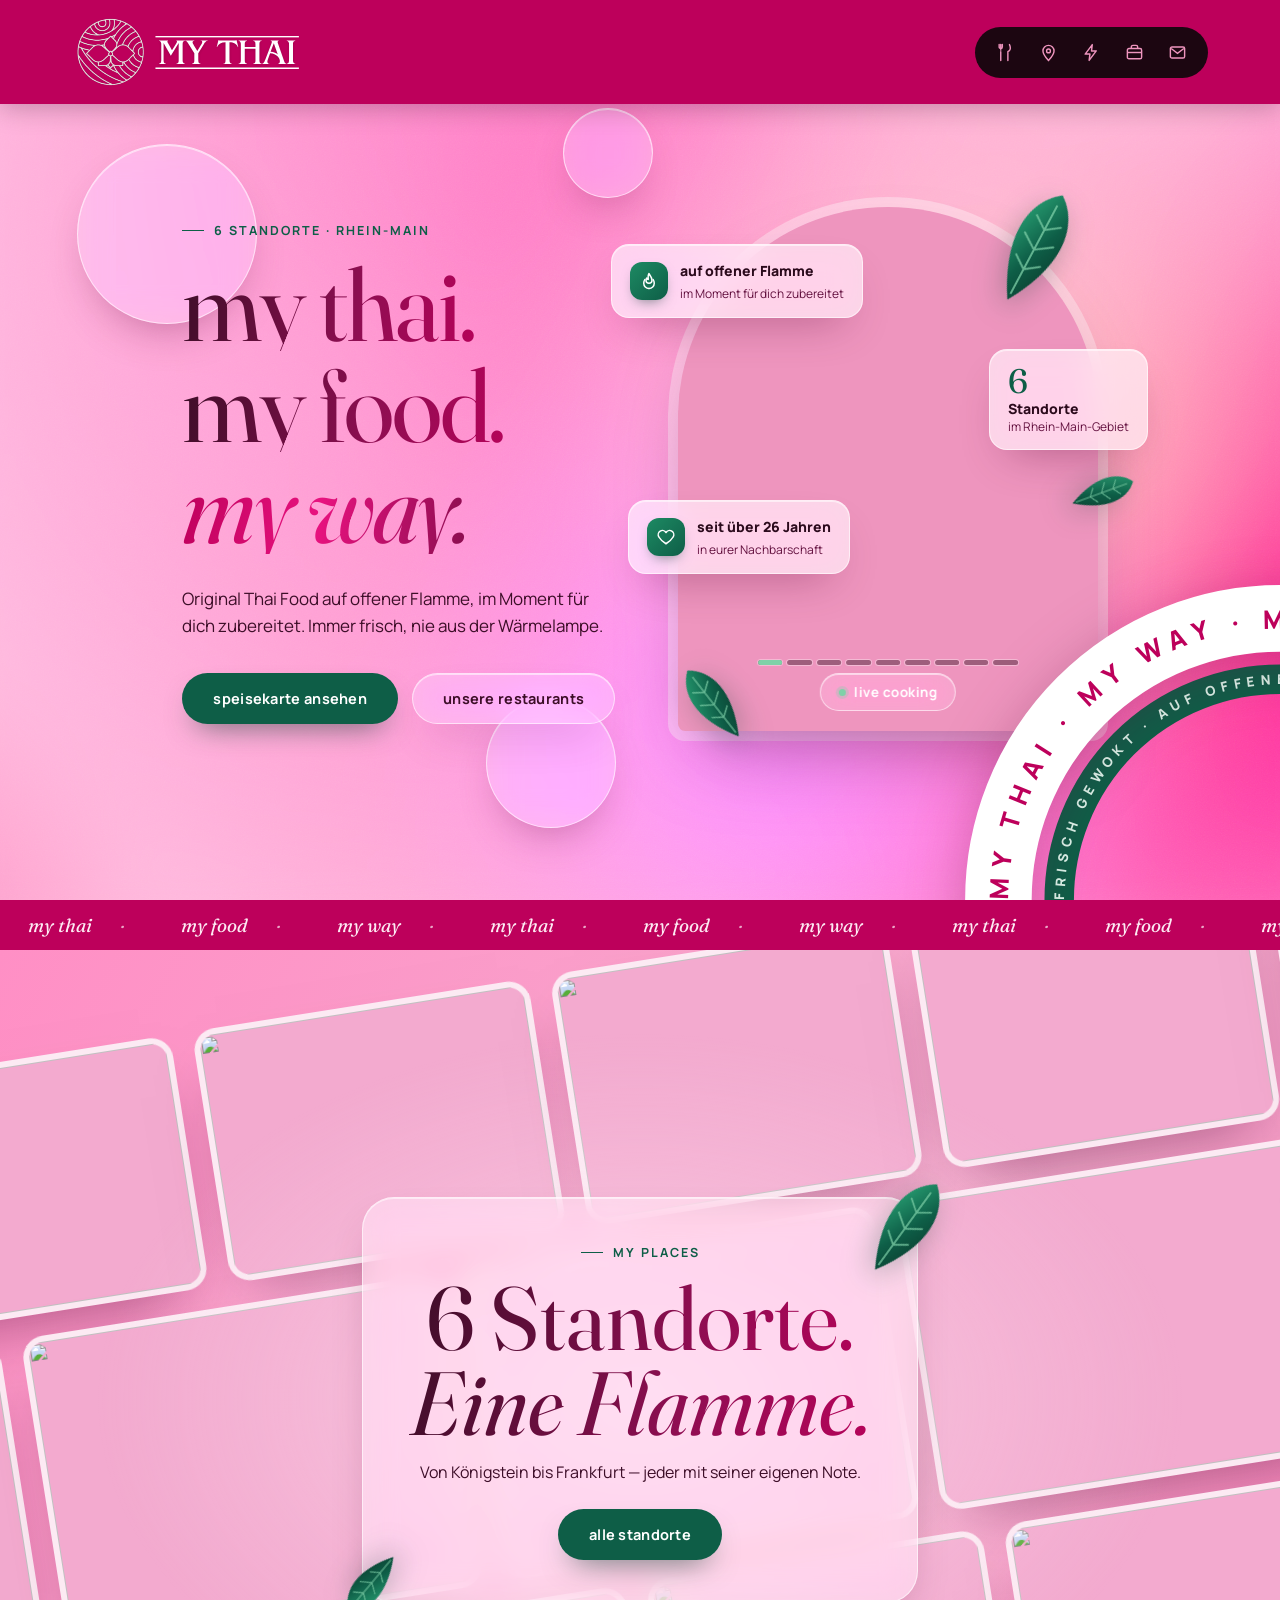
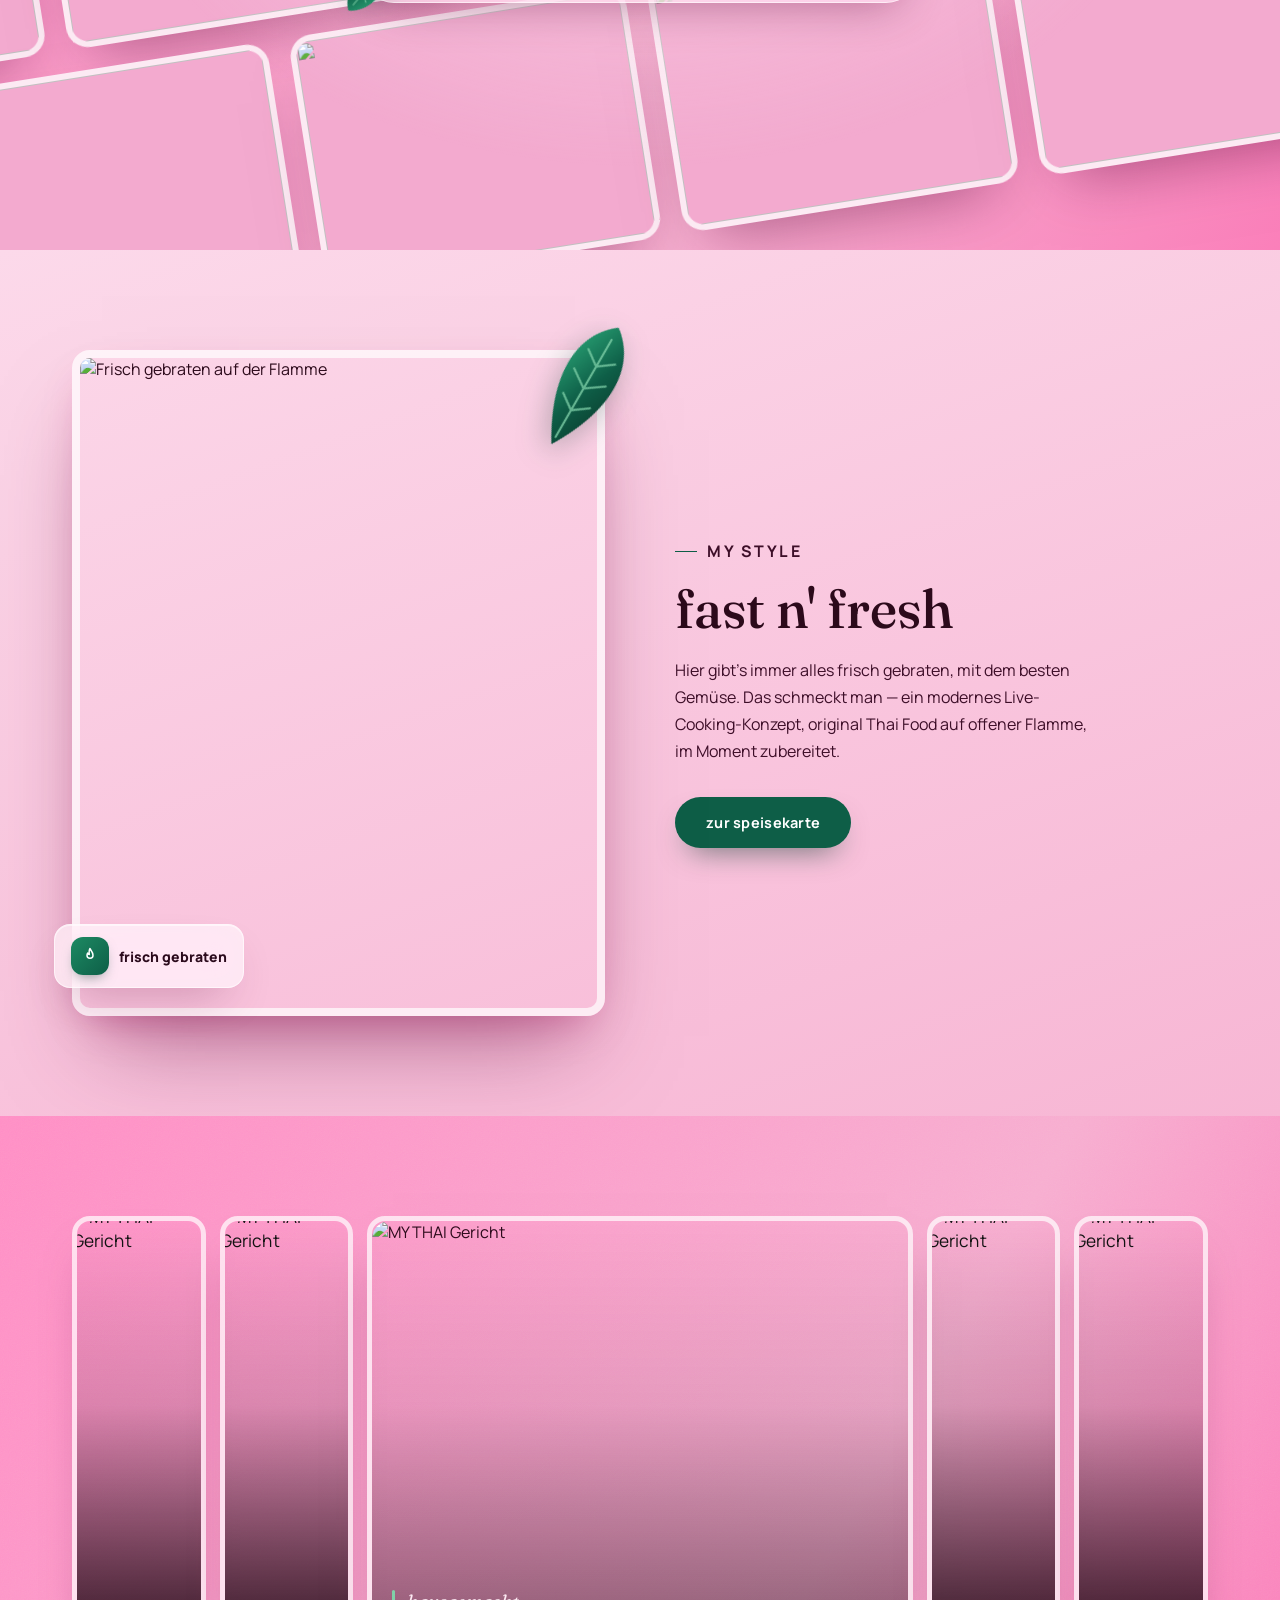
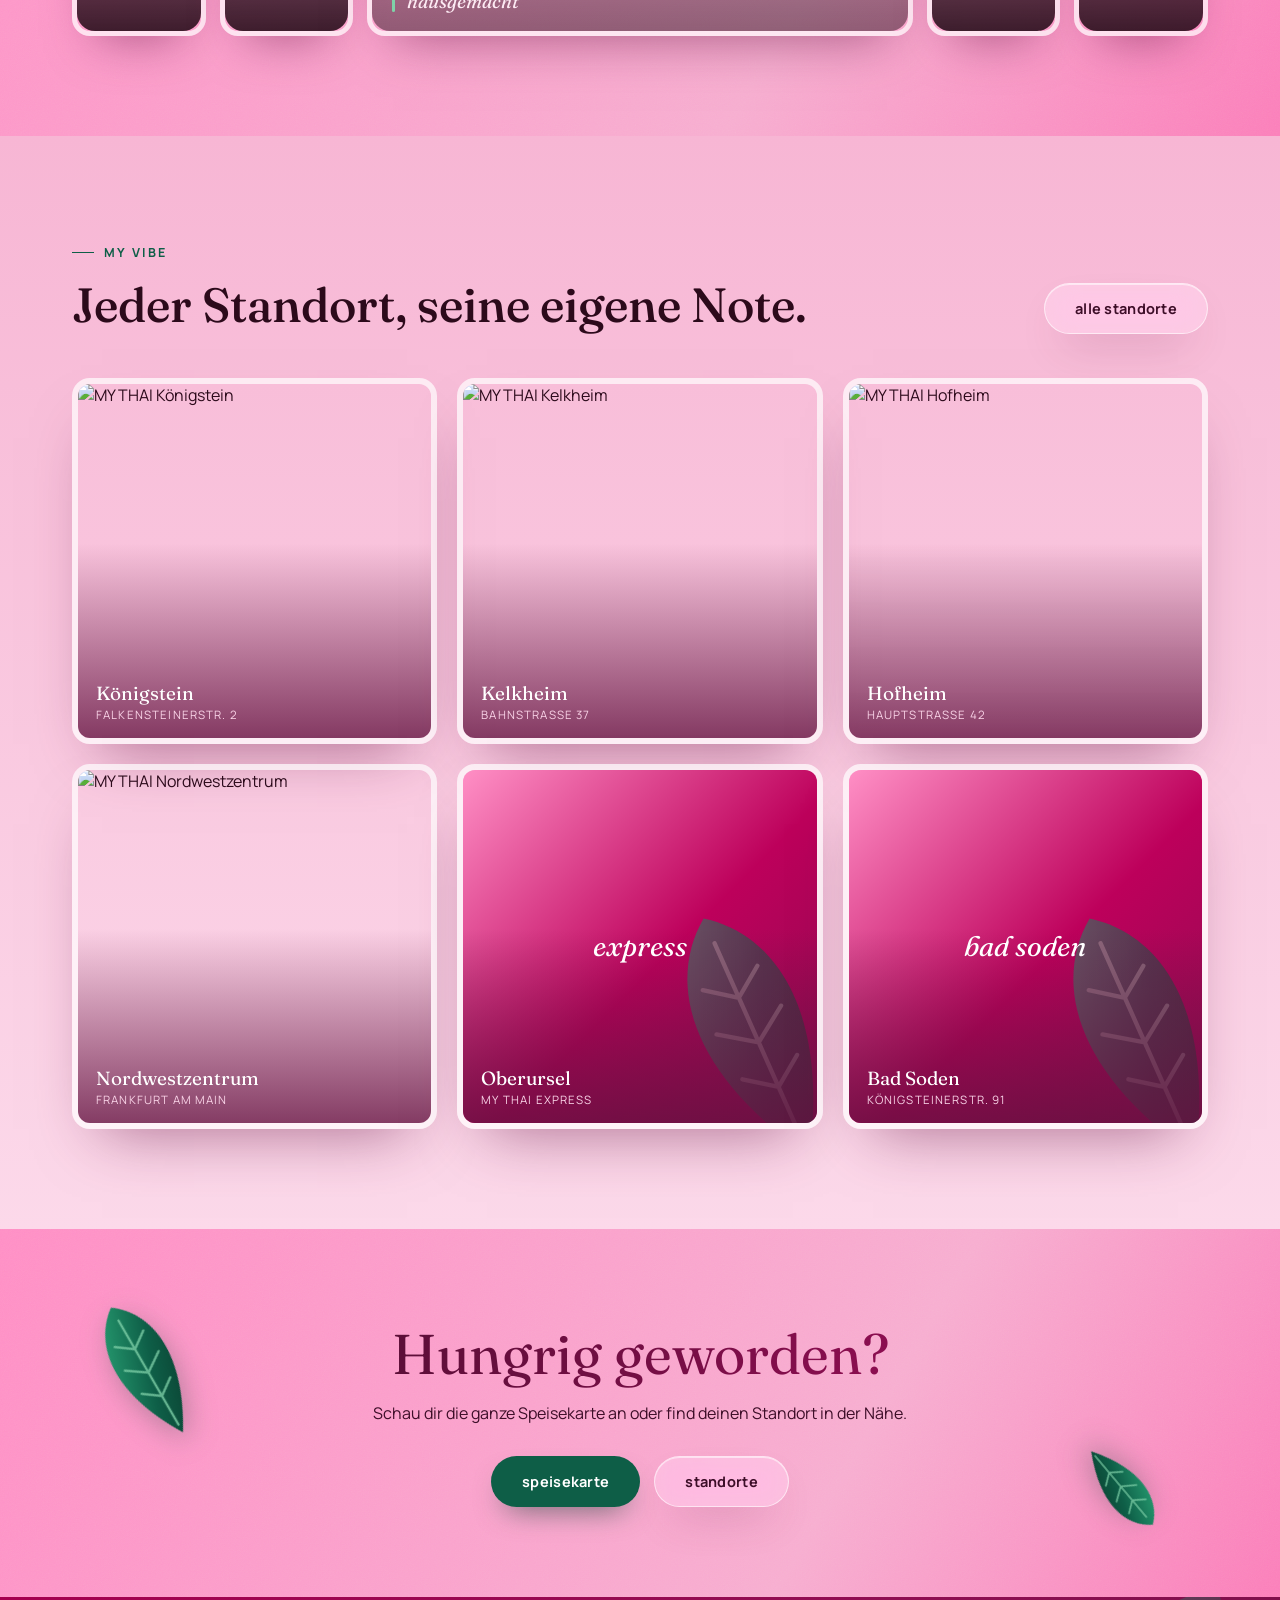
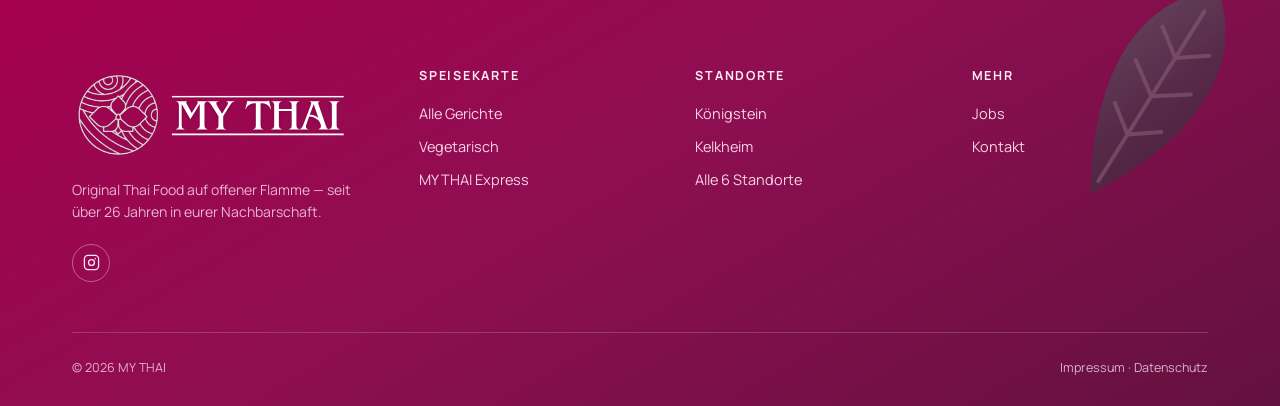
==== commit 45f019be: "Redesign the whole site: bright pink, glass and an emerald accent Replace the dark surfaces with mov" ====
--- a/index.html
+++ b/index.html
@@ -5,55 +5,267 @@
 <meta name="viewport" content="width=device-width, initial-scale=1.0">
 <title>MY THAI — my thai. my food. my way.</title>
 <meta name="description" content="Original Thai Food auf offener Flamme, frisch zubereitet. 6 Standorte im Rhein-Main-Gebiet.">
-<link rel="stylesheet" href="assets/style.css?v=7">
+<link rel="stylesheet" href="assets/style.css?v=8">
 <style>
-  .hero{
-    position:relative; min-height:100vh; min-height:100dvh; display:flex; align-items:flex-end;
-    background:var(--p-950); overflow:hidden;
-  }
-  .hero-img{ position:absolute; inset:0; }
-  .hero-img img{ width:100%; height:100%; object-fit:cover; opacity:.55; }
-  .hero-img::after{
-    content:''; position:absolute; inset:0;
-    background:
-      linear-gradient(0deg, var(--p-950) 0%, rgba(28,6,17,.55) 45%, rgba(28,6,17,.25) 100%),
-      linear-gradient(90deg, rgba(28,6,17,.7) 0%, transparent 45%);
-  }
-  .hero-content{ position:relative; z-index:2; width:100%; padding-bottom:90px; }
-  @media (max-width:640px){ .hero-content{ padding-bottom:52px; } }
-  .hero-title{
-    color:var(--p-25); font-size:clamp(44px,9.5vw,120px); line-height:.96;
-    letter-spacing:-.01em; font-weight:400;
-  }
-  @media (max-width:480px){ .hero-title{ font-size:clamp(40px,12vw,52px); } }
-  .hero-title em{ color:var(--p-300); font-style:italic; }
-  .hero-sub{ color:var(--p-200); font-size:17px; max-width:440px; margin-top:22px; line-height:1.6; }
-  .hero-cta{ display:flex; gap:16px; margin-top:38px; flex-wrap:wrap; }
-
-  .style-section{ background:var(--p-100); }
+  /* =================== HERO =================== */
+  .hx{
+    position:relative; min-height:100vh; min-height:100dvh; overflow:hidden; isolation:isolate;
+    background:#f6a9cb; display:flex; align-items:center; padding:128px 0 90px;
+  }
+  @media (max-width:640px){ .hx{ padding:104px 0 150px; } }
+
+  /* low-res canvas scaled up + blurred = cheap, buttery colour field */
+  .hx-canvas{
+    position:absolute; inset:-6%; width:112%; height:112%; z-index:0;
+    filter:blur(34px) saturate(1.25);
+  }
+  .hx .grain{ z-index:1; opacity:.22; }
+  .hx-wash{
+    position:absolute; inset:0; z-index:1; pointer-events:none;
+    background:linear-gradient(90deg, rgba(255,236,246,.42) 0%, rgba(255,236,246,.12) 45%, transparent 70%);
+  }
+
+  .hx .bubble{ z-index:1; animation:bubbleBreathe 10s ease-in-out infinite; }
+  /* slow breathing: each bubble swells and shrinks while drifting a little */
+  @keyframes bubbleBreathe{
+    0%,100%{ transform:translateY(0) scale(.82); }
+    50%{ transform:translateY(-14px) scale(1.18); }
+  }
+  .hx .bubble.b1{ width:180px; height:180px; left:6%; top:16%; }
+  .hx .bubble.b2{ width:90px; height:90px; left:44%; top:12%; animation-duration:8s; animation-delay:-3s; }
+  .hx .bubble.b3{ width:130px; height:130px; left:38%; bottom:8%; animation-duration:13s; animation-delay:-6s; }
+  @media (max-width:900px){
+    .hx .bubble.b2{ display:none; }
+    .hx .bubble.b1{ width:110px; height:110px; left:auto; right:-34px; top:30%; }
+    .hx .bubble.b3{ left:-40px; bottom:auto; top:58%; }
+  }
+
+  .hx-grid{
+    position:relative; z-index:2; display:grid; grid-template-columns:1.05fr 1fr; gap:56px; align-items:center;
+  }
+  @media (max-width:900px){ .hx-grid{ grid-template-columns:1fr; gap:44px; } }
+
+  /* ---------- copy ---------- */
+  .hx-title{
+    font-size:clamp(46px, min(8vw, 13.5vh), 124px); line-height:.92; letter-spacing:-.02em; font-weight:400;
+    margin-top:18px;
+  }
+  @media (max-width:480px){ .hx-title{ font-size:clamp(46px,14vw,60px); } }
+  .hx-line{ display:block; overflow:hidden; padding-bottom:.07em; }
+  .hx-line > span{
+    display:inline-block; transform:translateY(105%);
+    transition:transform 1.1s cubic-bezier(.16,1,.3,1);
+    background:linear-gradient(100deg, var(--p-800) 0%, var(--p-600) 25%, var(--p-400) 45%, var(--p-700) 65%, var(--p-500) 85%, var(--p-800) 100%);
+    background-size:250% 100%;
+    -webkit-background-clip:text; background-clip:text; color:transparent;
+    animation:textFlow 7s linear infinite;
+  }
+  .hx-line:nth-child(2) > span{ transition-delay:.12s; animation-delay:-2.3s; }
+  .hx-line:nth-child(3) > span{
+    transition-delay:.24s; animation-delay:-4.6s; font-style:italic;
+    background-image:linear-gradient(100deg, var(--p-400) 0%, #e8127f 20%, var(--p-600) 40%, var(--p-400) 60%, #ff2f92 80%, var(--p-400) 100%);
+  }
+  .hx.is-in .hx-line > span{ transform:none; }
+
+  .hx-fade{ opacity:0; transform:translateY(16px); transition:opacity .9s ease .45s, transform .9s cubic-bezier(.16,1,.3,1) .45s; }
+  .hx.is-in .hx-fade{ opacity:1; transform:none; }
+  .hx-sub{ color:var(--p-800); font-size:17px; max-width:440px; margin-top:24px; line-height:1.6; }
+  .hx-cta{ display:flex; gap:14px; margin-top:34px; flex-wrap:wrap; }
+
+  /* ---------- photo stage (arch slideshow) ---------- */
+  .hp-wrap{
+    position:relative; justify-self:center; width:min(100%, 500px);
+    opacity:0; transform:translateY(40px) scale(.96);
+    transition:opacity 1s ease .3s, transform 1.2s cubic-bezier(.16,1,.3,1) .3s;
+  }
+  .hx.is-in .hp-wrap{ opacity:1; transform:none; }
+  .hp-stage{
+    position:relative; aspect-ratio:4/5; max-height:72vh; margin:0 auto;
+    border-radius:999px 999px 34px 34px; overflow:hidden; background:var(--p-200);
+    box-shadow:0 40px 80px -30px rgba(99,17,63,.55), 0 0 0 10px rgba(255,255,255,.35);
+  }
+  @media (max-width:900px){ .hp-wrap{ width:min(86%, 380px); } .hp-stage{ max-height:58vh; } }
+  .hp-slide{
+    position:absolute; inset:0; z-index:0;
+    clip-path:circle(0% at 50% 62%);
+    transition:clip-path 1.15s cubic-bezier(.65,0,.35,1);
+  }
+  .hp-slide.is-prev{ z-index:1; clip-path:circle(150% at 50% 62%); }
+  .hp-slide.is-current{ z-index:2; clip-path:circle(150% at 50% 62%); }
+  .hp-slide img{ width:100%; height:100%; object-fit:cover; display:block; transform:scale(1.14); }
+  .hp-slide.is-current img{ animation:hpKenBurns 6.5s linear forwards; }
+  @keyframes hpKenBurns{ to{ transform:scale(1); } }
+
+  .hp-bars{ position:absolute; z-index:3; left:50%; bottom:66px; transform:translateX(-50%); display:flex; gap:5px; width:62%; }
+  .hp-bar{
+    flex:1; height:5px; border-radius:5px; background:rgba(28,6,17,.38); overflow:hidden; border:none; padding:0; cursor:pointer;
+    box-shadow:0 0 0 1px rgba(255,255,255,.35);
+  }
+  .hp-bar span{ display:block; height:100%; width:0; background:var(--g-300); }
+  .hp-bar.done span{ width:100%; }
+  .hp-bar.run span{ animation:hpBar var(--d) linear forwards; }
+  @keyframes hpBar{ to{ width:100%; } }
+
+  .hp-caption{
+    position:absolute; z-index:3; left:50%; bottom:20px; transform:translateX(-50%); padding:9px 18px; border-radius:999px;
+    color:#fff; font-weight:700; font-size:13.5px; letter-spacing:.04em; white-space:nowrap;
+    background:rgba(255,255,255,.18); transition:opacity .35s ease;
+  }
+  .hp-caption span{ display:inline-block; transition:opacity .35s ease, transform .35s ease; }
+  .hp-caption::before{
+    content:''; display:inline-block; width:7px; height:7px; border-radius:50%; margin-right:8px; vertical-align:1px;
+    background:var(--g-300); box-shadow:0 0 0 3px rgba(127,209,168,.3);
+  }
+  .hp-caption.swap span{ opacity:0; transform:translateY(6px); }
+  .hp-caption.hidden{ opacity:0; }
+
+  /* ---------- floating glass cards ---------- */
+  .gc{ position:absolute; z-index:4; transition:transform .6s cubic-bezier(.16,1,.3,1); }
+  .gc-inner{
+    border-radius:18px; padding:14px 18px; display:flex; align-items:center; gap:12px;
+    animation:bubbleFloat 7s ease-in-out infinite; white-space:nowrap;
+    background:rgba(255,255,255,.62); /* opaque enough to read over dark photos */
+  }
+  .gc-a{ top:7%; left:-16%; }
+  .gc-b{ top:27%; right:-12%; }
+  .gc-b .gc-inner{ animation-delay:-2.5s; animation-duration:8s; flex-direction:column; align-items:flex-start; gap:2px; }
+  .gc-c{ bottom:30%; left:-12%; }
+  .gc-c .gc-inner{ animation-delay:-4.8s; animation-duration:9s; }
+  .gc-icon{
+    width:38px; height:38px; border-radius:12px; display:grid; place-items:center; flex:0 0 auto;
+    background:linear-gradient(135deg, var(--g-500), var(--g-700)); color:#fff;
+    box-shadow:0 6px 14px -6px rgba(10,58,44,.6);
+  }
+  .gc-t{ font-weight:800; font-size:14px; color:var(--p-900); line-height:1.25; }
+  .gc-s{ font-size:12px; color:var(--p-700); line-height:1.3; }
+  .gc-big{ font-family:var(--display); font-size:34px; line-height:1; color:var(--g-700); }
+  @media (max-width:900px){
+    .gc-b{ display:none; }
+    .gc-a{ left:-6%; top:6%; }
+    .gc-c{ left:auto; right:-6%; bottom:40%; }
+    .gc-inner{ padding:10px 14px; }
+  }
+
+  /* ---------- basil leaves around the arch ---------- */
+  .hp-wrap .leaf.l1{ width:74px; top:-4%; right:6%; z-index:3; transform:rotate(28deg); }
+  .hp-wrap .leaf.l2{ width:52px; bottom:-3%; left:2%; z-index:5; transform:rotate(-38deg); }
+  .hp-wrap .leaf.l2 img{ animation-duration:7.5s; animation-delay:-2s; }
+  .hp-wrap .leaf.l3{ width:40px; top:48%; right:-6%; z-index:3; transform:rotate(70deg); }
+  .hp-wrap .leaf.l3 img{ animation-duration:5.2s; animation-delay:-3.5s; }
+  @media (max-width:900px){ .hp-wrap .leaf.l3{ display:none; } .hp-wrap .leaf.l1{ width:56px; } }
+
+  /* ---------- curved banner, off-screen in the bottom-right corner ---------- */
+  .hx-band{
+    --R:clamp(180px, 25vw, 390px);
+    position:absolute; z-index:5; pointer-events:none;
+    width:calc(var(--R) * 2); height:calc(var(--R) * 2);
+    right:calc(var(--R) * -1); bottom:calc(var(--R) * -1);
+    animation:hxBandSpin 48s linear infinite;
+    filter:drop-shadow(0 12px 28px rgba(99,17,63,.3));
+  }
+  .hx-band.inner{ animation-duration:70s; animation-direction:reverse; filter:none; }
+  .hx-band text{ font-family:var(--body); font-weight:800; letter-spacing:.02em; }
+  .hx-band.outer text{ font-size:40px; fill:var(--p-400); }
+  .hx-band.inner text{ font-size:21px; fill:var(--g-100); letter-spacing:.06em; }
+  .hx-band-in{ opacity:0; transition:opacity 1s ease .8s; }
+  .hx.is-in .hx-band-in{ opacity:1; }
+  @keyframes hxBandSpin{ to{ transform:rotate(360deg); } }
+
+  /* =================== RESTAURANT SCREEN =================== */
+  .hs{
+    position:relative; height:100vh; height:100dvh; min-height:560px; overflow:hidden;
+    display:grid; place-items:center;
+  }
+  .hs-stage{
+    position:absolute; inset:-30% -20%; display:flex; flex-direction:column; justify-content:center; gap:22px;
+    transform:rotate(-9deg);
+  }
+  .hs-row{ will-change:transform; }
+  .hs-track{ display:flex; gap:22px; width:max-content; animation:hsMarquee var(--dur,60s) linear infinite; }
+  .hs-row.rev .hs-track{ animation-direction:reverse; }
+  .hs-card{
+    flex:0 0 auto; width:340px; aspect-ratio:4/3; border-radius:22px; overflow:hidden;
+    background:var(--p-100); position:relative;
+    border:6px solid rgba(255,255,255,.75);
+    box-shadow:0 30px 60px -28px rgba(99,17,63,.55);
+    transition:transform .5s cubic-bezier(.16,1,.3,1), box-shadow .5s;
+  }
+  .hs-row:nth-child(2) .hs-card{ width:420px; }
+  .hs-card img{ width:100%; height:100%; object-fit:cover; display:block; }
+  .hs-card:hover{ transform:scale(1.06) rotate(1deg); z-index:2; box-shadow:0 36px 70px -24px rgba(99,17,63,.65); }
+  .hs-stage:hover .hs-track{ animation-play-state:paused; }
+  @keyframes hsMarquee{ to{ transform:translateX(-50%); } }
+  @media (max-width:640px){
+    .hs-card{ width:220px; border-radius:14px; }
+    .hs-row:nth-child(2) .hs-card{ width:270px; }
+    .hs-stage, .hs-track{ gap:14px; }
+  }
+  .hs-veil{
+    position:absolute; inset:0; pointer-events:none;
+    background:radial-gradient(50% 48% at 50% 50%, rgba(255,232,243,.55) 0%, rgba(255,232,243,.15) 60%, rgba(255,232,243,0) 85%);
+  }
+  .hs-center{
+    position:relative; z-index:2; text-align:center; pointer-events:none;
+    padding:38px 46px 42px; border-radius:32px; margin:0 20px;
+    background:rgba(255,255,255,.42);
+  }
+  @media (max-width:640px){ .hs-center{ padding:28px 22px 32px; border-radius:24px; } }
+  .hs-center .eyebrow{ justify-content:center; }
+  .hs-title{
+    font-size:clamp(40px,7vw,96px); line-height:.95; margin-top:14px; font-weight:400;
+    background:linear-gradient(100deg, var(--p-800), var(--p-600) 25%, var(--p-400) 45%, var(--p-700) 65%, var(--p-500) 85%, var(--p-800));
+    background-size:250% 100%; -webkit-background-clip:text; background-clip:text; color:transparent;
+    animation:textFlow 8s linear infinite;
+  }
+  .hs-title em{ font-style:italic; }
+  .hs-sub{ color:var(--p-800); margin-top:16px; font-size:16px; }
+  .hs-center .btn{ margin-top:26px; pointer-events:auto; }
+  .hs-center .leaf.l4{ width:66px; z-index:3; top:-26px; right:-22px; transform:rotate(36deg); }
+  .hs-center .leaf.l5{ width:44px; z-index:3; bottom:-18px; left:-14px; transform:rotate(-140deg); }
+  .hs-center .leaf.l5 img{ animation-delay:-3s; }
+
+  /* =================== MY STYLE =================== */
+  .style-section{ position:relative; overflow:hidden; background:linear-gradient(160deg, #fcd9ea 0%, #f7b6d4 100%); }
   .style-grid{ display:grid; grid-template-columns:1fr 1fr; gap:70px; align-items:center; }
+  .style-photo-wrap{ position:relative; }
   .style-photo{
     border-radius:var(--radius); overflow:hidden; aspect-ratio:4/5;
-    box-shadow:
-      0 50px 90px -25px rgba(44,10,27,.5),
-      0 20px 40px -15px rgba(189,0,91,.35);
+    border:8px solid rgba(255,255,255,.7);
+    box-shadow:0 50px 90px -30px rgba(99,17,63,.5), 0 20px 40px -18px rgba(189,0,91,.35);
   }
   .style-photo img{ width:100%; height:100%; object-fit:cover; }
+  .style-photo-wrap .leaf{ width:84px; top:-34px; right:-22px; z-index:2; transform:rotate(30deg); }
+  .style-chip{
+    position:absolute; left:-18px; bottom:28px; z-index:2; border-radius:16px; padding:12px 16px;
+    display:flex; align-items:center; gap:10px; background:rgba(255,255,255,.62);
+    animation:bubbleFloat 8s ease-in-out infinite;
+  }
   .style-copy h2{ font-size:clamp(34px,4.5vw,54px); line-height:1.03; margin-top:16px; }
-  .style-copy p{ color:var(--p-700); font-size:16px; line-height:1.7; margin-top:20px; max-width:420px; }
+  .style-copy p{ color:var(--p-800); font-size:16px; line-height:1.7; margin-top:20px; max-width:420px; }
   .style-cta{ margin-top:32px; }
-  @media (max-width:860px){ .style-grid{ grid-template-columns:1fr; gap:36px; } .style-photo{ aspect-ratio:16/10; } }
-
-  .vibe-section{ background:var(--p-100); }
+  @media (max-width:860px){ .style-grid{ grid-template-columns:1fr; gap:36px; } .style-photo{ aspect-ratio:16/10; } .style-chip{ left:12px; bottom:14px; } }
+
+  /* =================== GALLERY band =================== */
+  .gallery-section .grain{ z-index:0; }
+  .gallery-section .wrap{ position:relative; z-index:1; }
+
+  /* =================== MY VIBE (locations) =================== */
+  .vibe-section{ background:linear-gradient(180deg, #f7b6d4 0%, #fcd9ea 100%); }
   .vibe-head{ display:flex; align-items:flex-end; justify-content:space-between; gap:24px; margin-bottom:44px; flex-wrap:wrap; }
   .vibe-head h2{ font-size:clamp(32px,4.5vw,48px); margin-top:14px; }
   .vibe-grid{ display:grid; grid-template-columns:repeat(3,1fr); gap:20px; }
-  .vibe-card{ position:relative; border-radius:var(--radius); overflow:hidden; aspect-ratio:1/1; }
+  .vibe-card{
+    position:relative; border-radius:var(--radius); overflow:hidden; aspect-ratio:1/1;
+    border:6px solid rgba(255,255,255,.7); box-shadow:0 30px 60px -30px rgba(99,17,63,.55);
+    transition:transform .45s var(--ease), box-shadow .45s;
+  }
+  .vibe-card:hover{ transform:translateY(-5px); box-shadow:0 38px 70px -30px rgba(99,17,63,.65); }
   .vibe-card img{ width:100%; height:100%; object-fit:cover; transition:transform .6s var(--ease); }
-  .vibe-card::after{ content:''; position:absolute; inset:0; background:linear-gradient(0deg, rgba(28,6,17,.82), transparent 55%); }
+  .vibe-card::after{ content:''; position:absolute; inset:0; background:linear-gradient(0deg, rgba(99,17,63,.78), transparent 55%); }
   .vibe-card:hover img{ transform:scale(1.06); }
-  .vibe-name{ position:absolute; left:18px; bottom:16px; z-index:2; color:var(--p-25); font-family:var(--display); font-size:19px; }
-  .vibe-name span{ display:block; color:var(--p-200); font-family:var(--body); font-size:11.5px; letter-spacing:.1em; text-transform:uppercase; margin-top:2px; }
+  .vibe-card .photo-missing{ width:100%; height:100%; }
+  .vibe-name{ position:absolute; left:18px; bottom:16px; z-index:2; color:#fff; font-family:var(--display); font-size:19px; }
+  .vibe-name span{ display:block; color:var(--p-50); font-family:var(--body); font-size:11.5px; letter-spacing:.1em; text-transform:uppercase; margin-top:2px; }
   @media (max-width:800px){ .vibe-grid{ grid-template-columns:repeat(2,1fr); } }
 
   /* on phones the 6 square location cards stack full-width and run very
@@ -67,7 +279,7 @@
     }
     .vibe-collapse::after{
       content:''; position:absolute; inset:auto 0 0 0; height:90px;
-      background:linear-gradient(0deg, var(--p-100), transparent);
+      background:linear-gradient(0deg, #fcd9ea, transparent);
       opacity:1; transition:opacity .3s ease; pointer-events:none;
     }
     .vibe-collapse.expanded{ max-height:3000px; }
@@ -75,18 +287,34 @@
     .vibe-toggle{
       display:flex; align-items:center; justify-content:center; gap:8px;
       width:100%; margin-top:18px; padding:13px; border-radius:999px;
-      background:none; border:1.5px solid var(--p-400); color:var(--p-400);
-      font-size:13px; font-weight:700; letter-spacing:.02em;
+      color:var(--p-800); font-size:13px; font-weight:700; letter-spacing:.02em;
     }
     .vibe-toggle svg{ transition:transform .35s var(--ease); }
     .vibe-toggle.open svg{ transform:rotate(180deg); }
   }
 
-  .cta-band{ background:var(--p-400); padding:80px 0; text-align:center; }
-  .cta-band h2{ color:var(--p-25); font-size:clamp(32px,5vw,52px); }
-  .cta-band p{ color:var(--p-50); margin-top:14px; font-size:16px; }
-  .cta-band .hero-cta{ justify-content:center; margin-top:32px; }
-  .cta-band .btn-outline{ border-color:var(--p-25); }
+  /* =================== CTA =================== */
+  .cta-band{ position:relative; overflow:hidden; padding:90px 0; text-align:center; }
+  .cta-band .wrap{ position:relative; z-index:1; }
+  .cta-band h2{
+    font-size:clamp(34px,5vw,56px); font-weight:400;
+    background:linear-gradient(100deg, var(--p-800), var(--p-600) 30%, var(--p-400) 50%, var(--p-700) 70%, var(--p-800));
+    background-size:250% 100%; -webkit-background-clip:text; background-clip:text; color:transparent;
+    animation:textFlow 8s linear infinite;
+  }
+  .cta-band p{ color:var(--p-800); margin-top:14px; font-size:16px; }
+  .cta-band .hx-cta{ justify-content:center; margin-top:32px; }
+  .cta-band .leaf.l6{ width:90px; left:8%; top:18%; transform:rotate(-30deg); }
+  .cta-band .leaf.l7{ width:60px; right:10%; bottom:16%; transform:rotate(140deg); }
+  .cta-band .leaf.l7 img{ animation-delay:-2.5s; }
+  @media (max-width:640px){ .cta-band .leaf.l6{ width:56px; left:-10px; top:10px; } .cta-band .leaf.l7{ width:44px; right:-6px; } }
+
+  @media (prefers-reduced-motion: reduce){
+    .hx-line > span, .hs-title, .gc-inner, .hx-band, .hs-track, .hp-slide.is-current img, .cta-band h2, .style-chip, .hx .bubble{ animation:none; }
+    .hx-line > span{ transform:none; transition:none; }
+    .hx-fade, .hp-wrap, .hx-band-in{ opacity:1; transform:none; transition:none; }
+    .hp-slide{ transition:none; }
+  }
 </style>
 </head>
 <body>
@@ -126,18 +354,65 @@
   </div>
 </nav>
 
-<header class="hero">
-  <div class="hero-img">
-    <img src="https://images.squarespace-cdn.com/content/v1/694ebb8378ca1f0f06950dd6/77edab88-0d97-4a53-bc5d-adf643060ac8/MyThai+K%C3%B6nigstein+23+9+2023+%28176%29+%D0%BA%D0%BE%D0%BF%D0%B8%D1%8F.jpg" alt="MY THAI live cooking">
-  </div>
-  <div class="wrap hero-content">
-    <p class="eyebrow" style="color:var(--p-300)">6 standorte · rhein-main</p>
-    <h1 class="hero-title">my thai.<br>my food.<br><em>my way.</em></h1>
-    <p class="hero-sub">Original Thai Food auf offener Flamme, im Moment für dich zubereitet. Immer frisch, nie aus der Wärmelampe.</p>
-    <div class="hero-cta">
-      <a href="menu.html" class="btn btn-solid">speisekarte ansehen</a>
-      <a href="standorte.html" class="btn btn-outline">standort finden</a>
-    </div>
+<header class="hx" id="hx">
+  <canvas class="hx-canvas" id="hxCanvas" aria-hidden="true"></canvas>
+  <div class="grain" aria-hidden="true"></div>
+  <div class="hx-wash" aria-hidden="true"></div>
+  <span class="bubble glass b1" aria-hidden="true"></span>
+  <span class="bubble glass b2" aria-hidden="true"></span>
+  <span class="bubble glass b3" aria-hidden="true"></span>
+
+  <div class="wrap hx-grid">
+    <div class="hx-copy">
+      <p class="eyebrow hx-fade">6 standorte · rhein-main</p>
+      <h1 class="hx-title">
+        <span class="hx-line"><span>my thai.</span></span>
+        <span class="hx-line"><span>my food.</span></span>
+        <span class="hx-line"><span>my way.</span></span>
+      </h1>
+      <p class="hx-sub hx-fade">Original Thai Food auf offener Flamme, im Moment für dich zubereitet. Immer frisch, nie aus der Wärmelampe.</p>
+      <div class="hx-cta hx-fade">
+        <a href="menu.html" class="btn btn-solid">speisekarte ansehen</a>
+        <a href="#hs" class="btn btn-glass glass" id="hxToPlaces">unsere restaurants</a>
+      </div>
+    </div>
+
+    <div class="hp-wrap" id="hpWrap">
+      <div class="hp-stage" id="hpStage" aria-roledescription="Diashow" aria-label="Eindrücke aus unseren Restaurants">
+        <div class="hp-bars" id="hpBars"></div>
+        <div class="hp-caption glass" id="hpCaption"><span></span></div>
+      </div>
+
+      <span class="leaf l1" aria-hidden="true"><img src="assets/leaf.svg" alt=""></span>
+      <span class="leaf l2" aria-hidden="true"><img src="assets/leaf.svg" alt=""></span>
+      <span class="leaf l3" aria-hidden="true"><img src="assets/leaf.svg" alt=""></span>
+
+      <div class="gc gc-a" data-depth="18"><div class="gc-inner glass">
+        <span class="gc-icon"><svg width="18" height="18" viewBox="0 0 24 24" fill="none" stroke="currentColor" stroke-width="2" stroke-linecap="round" stroke-linejoin="round"><path d="M12 2c1 3 4 4.5 4 9a4 4 0 0 1-8 0c0-2 1-3 1-3s.5 2 2 2c0-3-1-5 1-8Z"/><path d="M12 22a7 7 0 0 0 7-7c0-2-.6-3.6-1.4-4.8"/><path d="M6.4 10.2A8 8 0 0 0 5 15a7 7 0 0 0 7 7"/></svg></span>
+        <span><span class="gc-t">auf offener Flamme</span><br><span class="gc-s">im Moment für dich zubereitet</span></span>
+      </div></div>
+      <div class="gc gc-b" data-depth="-24"><div class="gc-inner glass">
+        <span class="gc-big">6</span><span class="gc-t">Standorte</span><span class="gc-s">im Rhein-Main-Gebiet</span>
+      </div></div>
+      <div class="gc gc-c" data-depth="12"><div class="gc-inner glass">
+        <span class="gc-icon"><svg width="18" height="18" viewBox="0 0 24 24" fill="none" stroke="currentColor" stroke-width="2" stroke-linecap="round" stroke-linejoin="round"><path d="M12 21s-7-4.5-9.5-9A5.5 5.5 0 0 1 12 6a5.5 5.5 0 0 1 9.5 6c-2.5 4.5-9.5 9-9.5 9Z"/></svg></span>
+        <span><span class="gc-t">seit über 26 Jahren</span><br><span class="gc-s">in eurer Nachbarschaft</span></span>
+      </div></div>
+    </div>
+  </div>
+
+  <!-- curved banner: a big ring centred on the bottom-right corner, so only a quarter-arc shows -->
+  <div class="hx-band-in" aria-hidden="true">
+    <svg class="hx-band inner" viewBox="0 0 1000 1000">
+      <defs><path id="bandInner" d="M155,500 a345,345 0 1,1 690,0 a345,345 0 1,1 -690,0"/></defs>
+      <circle cx="500" cy="500" r="345" fill="none" stroke="#0e5e47" stroke-width="46"/>
+      <text dominant-baseline="central"><textPath href="#bandInner" textLength="2165" lengthAdjust="spacing">FRISCH GEWOKT · AUF OFFENER FLAMME · IMMER FRISCH · FRISCH GEWOKT · AUF OFFENER FLAMME · IMMER FRISCH ·</textPath></text>
+    </svg>
+    <svg class="hx-band outer" viewBox="0 0 1000 1000">
+      <defs><path id="bandOuter" d="M60,500 a440,440 0 1,1 880,0 a440,440 0 1,1 -880,0"/></defs>
+      <circle cx="500" cy="500" r="440" fill="none" stroke="#fff" stroke-width="104"/>
+      <text dominant-baseline="central"><textPath href="#bandOuter" textLength="2762" lengthAdjust="spacing">MY THAI · MY WAY · MY FOOD · MY MOOD · MY THAI · MY WAY · MY FOOD · MY MOOD ·</textPath></text>
+    </svg>
   </div>
 </header>
 
@@ -156,22 +431,43 @@
   </div>
 </div>
 
+<section class="hs pink-flow" id="hs">
+  <div class="hs-stage" id="hsStage" aria-hidden="true"></div>
+  <div class="hs-veil" aria-hidden="true"></div>
+  <div class="hs-center glass">
+    <span class="leaf l4" aria-hidden="true"><img src="assets/leaf.svg" alt=""></span>
+    <span class="leaf l5" aria-hidden="true"><img src="assets/leaf.svg" alt=""></span>
+    <p class="eyebrow">my places</p>
+    <h2 class="hs-title">6 Standorte.<br><em>Eine Flamme.</em></h2>
+    <p class="hs-sub">Von Königstein bis Frankfurt — jeder mit seiner eigenen Note.</p>
+    <a href="standorte.html" class="btn btn-solid">alle standorte</a>
+  </div>
+</section>
+
 <section class="style-section section reveal">
   <div class="wrap style-grid">
-    <div class="style-photo">
-      <img src="https://images.squarespace-cdn.com/content/v1/694ebb8378ca1f0f06950dd6/60f0d951-bfa8-4c6c-a2bd-c2ae85a3ef4a/MyThai_Feb_2026-12.jpg" alt="Frisch gebraten auf der Flamme">
+    <div class="style-photo-wrap">
+      <div class="style-photo">
+        <img src="https://images.squarespace-cdn.com/content/v1/694ebb8378ca1f0f06950dd6/60f0d951-bfa8-4c6c-a2bd-c2ae85a3ef4a/MyThai_Feb_2026-12.jpg" alt="Frisch gebraten auf der Flamme">
+      </div>
+      <span class="leaf" aria-hidden="true"><img src="assets/leaf.svg" alt=""></span>
+      <div class="style-chip glass">
+        <span class="gc-icon"><svg width="18" height="18" viewBox="0 0 24 24" fill="none" stroke="currentColor" stroke-width="2" stroke-linecap="round" stroke-linejoin="round"><path d="M12 2c1 3 4 4.5 4 9a4 4 0 0 1-8 0c0-2 1-3 1-3s.5 2 2 2c0-3-1-5 1-8Z"/></svg></span>
+        <span class="gc-t">frisch gebraten</span>
+      </div>
     </div>
     <div class="style-copy">
       <p class="eyebrow">my style</p>
       <h2>fast n' fresh</h2>
       <p>Hier gibt's immer alles frisch gebraten, mit dem besten Gemüse. Das schmeckt man — ein modernes Live-Cooking-Konzept, original Thai Food auf offener Flamme, im Moment zubereitet.</p>
-      <div class="style-cta"><a href="menu.html" class="btn btn-solid" style="background:var(--p-400);color:var(--p-25)">zur speisekarte</a></div>
+      <div class="style-cta"><a href="menu.html" class="btn btn-solid">zur speisekarte</a></div>
     </div>
   </div>
 </section>
 
 <div class="scroll-line" id="scrollLine" aria-hidden="true"></div>
-<section class="gallery-section section reveal">
+<section class="gallery-section section reveal pink-flow">
+  <div class="grain" aria-hidden="true"></div>
   <div class="wrap">
     <div class="accordion-gallery" id="foodGallery" role="list" aria-label="MY THAI Impressionen">
       <a class="ag-panel" href="menu.html" role="listitem" aria-label="frisch gewokt">
@@ -220,7 +516,7 @@
         <p class="eyebrow">my vibe</p>
         <h2>Jeder Standort, seine eigene Note.</h2>
       </div>
-      <a href="standorte.html" class="btn btn-outline on-light">alle standorte</a>
+      <a href="standorte.html" class="btn btn-glass glass">alle standorte</a>
     </div>
     <div class="vibe-collapse" id="vibeCollapse">
       <div class="vibe-grid">
@@ -228,24 +524,27 @@
         <a class="vibe-card" href="standorte.html#kelkheim"><img loading="lazy" src="https://images.squarespace-cdn.com/content/v1/694ebb8378ca1f0f06950dd6/5d98b5b0-791a-4c91-8b71-8951ba31e58b/2.png" alt="MY THAI Kelkheim"><span class="vibe-name">Kelkheim<span>Bahnstraße 37</span></span></a>
         <a class="vibe-card" href="standorte.html#hofheim"><img loading="lazy" src="https://images.squarespace-cdn.com/content/v1/694ebb8378ca1f0f06950dd6/69fca743-5523-4039-b8f3-048d4b497f0d/k%C3%B6nigstein.png" alt="MY THAI Hofheim"><span class="vibe-name">Hofheim<span>Hauptstraße 42</span></span></a>
         <a class="vibe-card" href="standorte.html#nordwestzentrum"><img loading="lazy" src="https://images.squarespace-cdn.com/content/v1/694ebb8378ca1f0f06950dd6/ccbf8033-3558-442d-8c7a-79f7daeff5de/4.png" alt="MY THAI Nordwestzentrum"><span class="vibe-name">Nordwestzentrum<span>Frankfurt am Main</span></span></a>
-        <a class="vibe-card" href="express.html"><img loading="lazy" src="https://images.squarespace-cdn.com/content/v1/694ebb8378ca1f0f06950dd6/d82926f3-86ff-4549-9978-5a06b2a1f73c/5.png" alt="MY THAI Express Oberursel"><span class="vibe-name">Oberursel<span>MY THAI Express</span></span></a>
-        <a class="vibe-card" href="standorte.html#badsoden"><img loading="lazy" src="https://images.squarespace-cdn.com/content/v1/694ebb8378ca1f0f06950dd6/62930cd1-32e9-4ba5-8cdc-f06cc019d251/6.png" alt="MY THAI Bad Soden"><span class="vibe-name">Bad Soden<span>Königsteinerstr. 91</span></span></a>
-      </div>
-    </div>
-    <button class="vibe-toggle" id="vibeToggle" aria-expanded="false" aria-controls="vibeCollapse">
+        <a class="vibe-card" href="express.html"><div class="photo-missing" aria-hidden="true"><span>express</span></div><span class="vibe-name">Oberursel<span>MY THAI Express</span></span></a>
+        <a class="vibe-card" href="standorte.html#badsoden"><div class="photo-missing" aria-hidden="true"><span>bad soden</span></div><span class="vibe-name">Bad Soden<span>Königsteinerstr. 91</span></span></a>
+      </div>
+    </div>
+    <button class="vibe-toggle glass" id="vibeToggle" aria-expanded="false" aria-controls="vibeCollapse">
       <span>alle standorte anzeigen</span>
       <svg width="16" height="16" viewBox="0 0 24 24" fill="none" stroke="currentColor" stroke-width="2.4"><path d="M6 9l6 6 6-6"/></svg>
     </button>
   </div>
 </section>
 
-<section class="cta-band">
+<section class="cta-band pink-flow">
+  <div class="grain" aria-hidden="true"></div>
+  <span class="leaf l6" aria-hidden="true"><img src="assets/leaf.svg" alt=""></span>
+  <span class="leaf l7" aria-hidden="true"><img src="assets/leaf.svg" alt=""></span>
   <div class="wrap">
     <h2>Hungrig geworden?</h2>
     <p>Schau dir die ganze Speisekarte an oder find deinen Standort in der Nähe.</p>
-    <div class="hero-cta">
-      <a href="menu.html" class="btn btn-outline">speisekarte</a>
-      <a href="standorte.html" class="btn btn-outline">standorte</a>
+    <div class="hx-cta">
+      <a href="menu.html" class="btn btn-solid">speisekarte</a>
+      <a href="standorte.html" class="btn btn-glass glass">standorte</a>
     </div>
   </div>
 </section>
@@ -294,5 +593,182 @@
 </footer>
 
 <script src="assets/main.js?v=6"></script>
+<script>
+(function(){
+  const reduce = window.matchMedia('(prefers-reduced-motion: reduce)').matches;
+  const hero = document.getElementById('hx');
+  const CDN = 'https://images.squarespace-cdn.com/content/v1/694ebb8378ca1f0f06950dd6/';
+
+  /* ---------- bright flowing pink colour field ---------- */
+  const canvas = document.getElementById('hxCanvas');
+  const ctx = canvas.getContext('2d');
+  const SCALE = 0.14; // render tiny, CSS blurs it up — smooth and cheap
+  const blobs = [
+    { c:[255,79,163],  r:.55, sx:.13, sy:.17, px:0.0, py:1.2, ax:.40, ay:.32, cx:.25, cy:.30 },
+    { c:[232,18,127],  r:.48, sx:.11, sy:.09, px:2.1, py:0.4, ax:.36, ay:.38, cx:.72, cy:.35 },
+    { c:[255,143,197], r:.60, sx:.07, sy:.12, px:4.0, py:2.6, ax:.30, ay:.30, cx:.50, cy:.75 },
+    { c:[255,179,167], r:.40, sx:.17, sy:.14, px:1.3, py:3.9, ax:.42, ay:.28, cx:.35, cy:.60 },
+    { c:[240,150,255], r:.42, sx:.09, sy:.19, px:5.2, py:0.9, ax:.34, ay:.36, cx:.85, cy:.70 },
+    { c:[189,0,91],    r:.34, sx:.21, sy:.11, px:3.3, py:5.1, ax:.38, ay:.30, cx:.15, cy:.85 },
+    { c:[255,214,232], r:.38, sx:.15, sy:.08, px:0.7, py:2.2, ax:.30, ay:.30, cx:.60, cy:.15 },
+  ];
+  const pointer = { x:.7, y:.4, tx:.7, ty:.4 };
+  let W = 0, H = 0;
+
+  function resize(){
+    const r = hero.getBoundingClientRect();
+    W = canvas.width  = Math.max(80, Math.round(r.width * 1.12 * SCALE));
+    H = canvas.height = Math.max(60, Math.round(r.height * 1.12 * SCALE));
+  }
+  function frame(t){
+    const s = t / 1000;
+    ctx.fillStyle = '#f7aed0';
+    ctx.fillRect(0, 0, W, H);
+    const base = Math.max(W, H);
+    blobs.forEach((b, i) => {
+      const x = (b.cx + Math.sin(s * b.sx + b.px) * b.ax) * W;
+      const y = (b.cy + Math.cos(s * b.sy + b.py) * b.ay) * H;
+      const rad = b.r * base * (0.85 + 0.15 * Math.sin(s * 0.3 + i));
+      const g = ctx.createRadialGradient(x, y, 0, x, y, rad);
+      g.addColorStop(0, `rgba(${b.c},.9)`);
+      g.addColorStop(.6, `rgba(${b.c},.3)`);
+      g.addColorStop(1, `rgba(${b.c},0)`);
+      ctx.fillStyle = g;
+      ctx.fillRect(0, 0, W, H);
+    });
+    pointer.x += (pointer.tx - pointer.x) * 0.04;
+    pointer.y += (pointer.ty - pointer.y) * 0.04;
+    const px = pointer.x * W, py = pointer.y * H, pr = base * .3;
+    const pg = ctx.createRadialGradient(px, py, 0, px, py, pr);
+    pg.addColorStop(0, 'rgba(255,240,248,.55)');
+    pg.addColorStop(1, 'rgba(255,240,248,0)');
+    ctx.fillStyle = pg;
+    ctx.fillRect(0, 0, W, H);
+  }
+  let running = false, rafId = 0;
+  function loop(t){ frame(t); if (running) rafId = requestAnimationFrame(loop); }
+  function start(){ if (!running && !reduce){ running = true; rafId = requestAnimationFrame(loop); } }
+  function stop(){ running = false; cancelAnimationFrame(rafId); }
+  resize(); frame(4000);
+  window.addEventListener('resize', () => { resize(); if (!running) frame(4000); });
+  new IntersectionObserver((es) => es.forEach(e => e.isIntersecting ? start() : stop())).observe(hero);
+
+  /* ---------- pointer: colour glow + glass-card parallax ---------- */
+  const cards = [...document.querySelectorAll('.gc')];
+  hero.addEventListener('pointermove', (e) => {
+    const r = hero.getBoundingClientRect();
+    pointer.tx = (e.clientX - r.left) / r.width;
+    pointer.ty = (e.clientY - r.top) / r.height;
+    if (reduce) return;
+    const mx = pointer.tx - .5, my = pointer.ty - .5;
+    cards.forEach(c => {
+      const d = +c.dataset.depth;
+      c.style.transform = `translate(${mx * d}px, ${my * d}px)`;
+    });
+  });
+
+  /* ---------- arch slideshow ---------- */
+  const slides = [
+    { p:'77edab88-0d97-4a53-bc5d-adf643060ac8/MyThai+K%C3%B6nigstein+23+9+2023+%28176%29+%D0%BA%D0%BE%D0%BF%D0%B8%D1%8F.jpg', label:'live cooking' },
+    { p:'313a4eca-ecfd-46e8-940c-2d02104888d4/1.png', label:'Königstein' },
+    { p:'cc129c66-d98a-4760-aeec-86a2fa501114/1+%2864%29.jpg', label:'frisch gewokt' },
+    { p:'5d98b5b0-791a-4c91-8b71-8951ba31e58b/2.png', label:'Kelkheim' },
+    { p:'60f0d951-bfa8-4c6c-a2bd-c2ae85a3ef4a/MyThai_Feb_2026-12.jpg', label:'my style' },
+    { p:'69fca743-5523-4039-b8f3-048d4b497f0d/k%C3%B6nigstein.png', label:'Hofheim' },
+    { p:'48269a39-10fa-47a3-bdc7-a31122b13c6a/1+%2854%29.jpg', label:'scharf nach Wunsch' },
+    { p:'ccbf8033-3558-442d-8c7a-79f7daeff5de/4.png', label:'Nordwestzentrum' },
+    { p:'f8b6168f-6781-494b-b685-133662e14625/_DSC4971.jpg', label:'hausgemacht' },
+  ];
+  const DUR = 4800;
+  const stageEl = document.getElementById('hpStage');
+  const barsEl = document.getElementById('hpBars');
+  const caption = document.getElementById('hpCaption');
+  stageEl.insertAdjacentHTML('afterbegin', slides.map((s, i) =>
+    `<div class="hp-slide"><img ${i > 1 ? 'loading="lazy" ' : ''}src="${CDN + s.p}?format=1000w" alt="${s.label}"></div>`).join(''));
+  barsEl.innerHTML = slides.map((s, i) => `<button class="hp-bar" aria-label="Bild ${i + 1}: ${s.label}"><span></span></button>`).join('');
+  barsEl.style.setProperty('--d', DUR + 'ms');
+  const slideEls = [...stageEl.querySelectorAll('.hp-slide')];
+  const barEls = [...barsEl.querySelectorAll('.hp-bar')];
+  let cur = -1, timer = 0;
+
+  function show(i){
+    i = (i + slides.length) % slides.length;
+    if (i === cur) return;
+    const prev = cur;
+    slideEls.forEach((el, k) => el.classList.toggle('is-prev', k === prev));
+    const next = slideEls[i];
+    next.classList.remove('is-current');
+    void next.offsetWidth; // restart the Ken Burns zoom
+    next.classList.add('is-current');
+    if (prev > -1) slideEls[prev].classList.remove('is-current');
+    // old slides below the "prev" one can collapse unseen
+    setTimeout(() => slideEls.forEach((el, k) => { if (k !== i && k !== prev) el.classList.remove('is-prev'); }), 1200);
+    barEls.forEach((b, k) => { b.classList.toggle('done', k < i); b.classList.remove('run'); });
+    if (!reduce){ void barEls[i].offsetWidth; barEls[i].classList.add('run'); }
+    // the location photos already have the town name printed in the image
+    const baked = slides[i].p.endsWith('.png');
+    caption.classList.add('swap');
+    caption.classList.toggle('hidden', baked);
+    setTimeout(() => { caption.firstElementChild.textContent = slides[i].label; caption.classList.remove('swap'); }, prev > -1 ? 320 : 0);
+    cur = i;
+    clearTimeout(timer);
+    if (!reduce) timer = setTimeout(() => show(cur + 1), DUR);
+  }
+  barEls.forEach((b, k) => b.addEventListener('click', () => show(k)));
+
+  /* ---------- reveal once the splash intro (or the page curtain) is out of the way ---------- */
+  const splash = document.getElementById('splash');
+  let revealed = false;
+  const reveal = () => { if (!revealed){ revealed = true; hero.classList.add('is-in'); show(0); } };
+  if (reduce || !splash || getComputedStyle(splash).display === 'none') reveal();
+  else {
+    new MutationObserver(() => {
+      if (splash.classList.contains('hide') || splash.style.display === 'none') reveal();
+    }).observe(splash, { attributes:true, attributeFilter:['class','style'] });
+    setTimeout(reveal, 2600);
+  }
+
+  /* ---------- "unsere restaurants" scrolls to the restaurant screen ---------- */
+  document.getElementById('hxToPlaces').addEventListener('click', (e) => {
+    e.preventDefault();
+    document.getElementById('hs').scrollIntoView({ behavior: reduce ? 'auto' : 'smooth' });
+  });
+
+  /* ---------- moving restaurant screen ---------- */
+  const img = p => CDN + p + '?format=750w';
+  const places = slides.filter(s => s.p.endsWith('.png')).map(s => s.p);
+  const moments = [
+    slides[0].p, slides[4].p,
+    'cbd9bafe-4ca8-4188-b939-7aeeeab35701/1+%2834%29.jpg',
+    slides[2].p, slides[6].p, slides[8].p,
+    '7de2b7d8-306b-496b-912c-d1b3e1f6a5c5/_DSC4867.JPEG',
+  ];
+  const rows = [
+    { items:[places[0], moments[0], places[1], moments[2], places[2]], dur:70, rev:false },
+    { items:[moments[1], places[3], moments[3], places[0], moments[4]], dur:85, rev:true },
+    { items:[places[1], moments[5], places[2], moments[6], places[3]], dur:60, rev:false },
+  ];
+  const hsStage = document.getElementById('hsStage');
+  hsStage.innerHTML = rows.map(r => {
+    const cardsHtml = r.items.map(p => `<div class="hs-card"><img loading="lazy" src="${img(p)}" alt=""></div>`).join('');
+    return `<div class="hs-row${r.rev ? ' rev' : ''}"><div class="hs-track" style="--dur:${r.dur}s">${cardsHtml}${cardsHtml}</div></div>`;
+  }).join('');
+  const screen = document.getElementById('hs');
+  const rowEls = [...hsStage.querySelectorAll('.hs-row')];
+  let ticking = false;
+  function onScroll(){
+    ticking = false;
+    const r = screen.getBoundingClientRect();
+    const p = (window.innerHeight - r.top) / (window.innerHeight + r.height);
+    rowEls.forEach((row, i) => {
+      row.style.transform = `translateX(${(i % 2 ? 1 : -1) * (p - .5) * 22}vw)`;
+    });
+  }
+  if (!reduce){
+    window.addEventListener('scroll', () => { if (!ticking){ ticking = true; requestAnimationFrame(onScroll); } }, { passive:true });
+    onScroll();
+  }
+})();
+</script>
 </body>
 </html>
--- a/assets/style.css
+++ b/assets/style.css
@@ -1,7 +1,8 @@
 /* ===========================================================
    MY THAI — design tokens
-   All-pink system: no black, no white. Every surface is a
-   step on the same pink→wine scale.
+   Bright pink system with an emerald accent. Surfaces are pinks
+   and frosted glass; deep wine is for text, emerald for actions
+   and small highlights.
 =========================================================== */
 @import url('https://fonts.googleapis.com/css2?family=Fraunces:ital,opsz,wght@0,9..144,300;0,9..144,400;0,9..144,500;0,9..144,600;1,9..144,400;1,9..144,500&family=Manrope:wght@400;500;600;700;800&display=swap');
 
@@ -22,6 +23,16 @@
   --p-25: #FDEAF3;
   --rose-gold:#CFA6A0;
 
+  /* emerald accent — the third colour, used sparingly against the pinks */
+  --g-900:#0a3a2c;
+  --g-700:#0e5e47;
+  --g-500:#1d8a63;
+  --g-300:#7fd1a8;
+  --g-100:#dcf6ea;
+
+  /* the moving bright-pink backdrop used by heroes and feature bands */
+  --pink-flow:linear-gradient(120deg, #ff8fc5, #f7aed0 22%, #ff4fa3 45%, #ffb3a7 62%, #f096ff 80%, #ff8fc5);
+
   --ink:#2C0A1B;      /* "black" stand-in */
   --paper:#FDF1F7;    /* "white" stand-in — soft pink, never pure white */
 
@@ -60,7 +71,7 @@
   font-size:12.5px;
   letter-spacing:.16em;
   text-transform:uppercase;
-  color:var(--p-400);
+  color:var(--g-700);
   display:inline-flex;
   align-items:center;
   gap:10px;
@@ -68,7 +79,7 @@
 .eyebrow::before{
   content:'';
   width:22px; height:1px;
-  background:var(--p-400);
+  background:var(--g-700);
 }
 
 .btn{
@@ -83,12 +94,49 @@
   border:1.5px solid transparent;
   transition:transform .35s var(--ease), background .3s, color .3s, border-color .3s;
 }
-.btn-solid{ background:var(--p-400); color:var(--p-25); }
-.btn-solid:hover{ background:var(--p-500); transform:translateY(-2px); }
-.btn-outline{ border-color:var(--p-300); color:var(--p-25); }
-.btn-outline:hover{ background:rgba(255,255,255,.08); transform:translateY(-2px); }
-.btn-outline.on-light{ border-color:var(--p-400); color:var(--p-400); }
-.btn-outline.on-light:hover{ background:var(--p-50); }
+.btn-solid{ background:var(--g-700); color:#fff; box-shadow:0 14px 30px -14px rgba(10,58,44,.7); }
+.btn-solid:hover{ background:var(--g-900); transform:translateY(-2px); }
+.btn-outline{ border-color:rgba(255,255,255,.75); color:#fff; }
+.btn-outline:hover{ background:rgba(255,255,255,.14); transform:translateY(-2px); }
+.btn-outline.on-light{ border-color:var(--p-600); color:var(--p-700); }
+.btn-outline.on-light:hover{ background:rgba(255,255,255,.4); }
+.btn-glass{ color:var(--p-800); }
+.btn-glass:hover{ background:rgba(255,255,255,.45); transform:translateY(-2px); }
+
+/* ---------- shared look: glass, bright backdrop, leaves ---------- */
+.glass{
+  background:rgba(255,255,255,.26);
+  -webkit-backdrop-filter:blur(16px) saturate(1.5); backdrop-filter:blur(16px) saturate(1.5);
+  border:1px solid rgba(255,255,255,.6);
+  box-shadow:0 20px 45px -20px rgba(99,17,63,.45), inset 0 1px 0 rgba(255,255,255,.55);
+}
+.pink-flow{
+  background:var(--pink-flow); background-size:300% 300%;
+  animation:pinkFlow 22s ease-in-out infinite alternate;
+}
+@keyframes pinkFlow{ 0%{ background-position:0% 30%; } 100%{ background-position:100% 70%; } }
+.grain{
+  position:absolute; inset:0; pointer-events:none; opacity:.2; mix-blend-mode:soft-light;
+  background-image:url("data:image/svg+xml,%3Csvg xmlns='http://www.w3.org/2000/svg' width='160' height='160'%3E%3Cfilter id='n'%3E%3CfeTurbulence type='fractalNoise' baseFrequency='.85' numOctaves='3' stitchTiles='stitch'/%3E%3C/filter%3E%3Crect width='100%25' height='100%25' filter='url(%23n)'/%3E%3C/svg%3E");
+}
+.leaf{ position:absolute; pointer-events:none; filter:drop-shadow(0 10px 14px rgba(10,58,44,.28)); }
+.leaf img{ display:block; width:100%; height:auto; animation:leafSway 6s ease-in-out infinite; transform-origin:50% 92%; }
+@keyframes leafSway{ 0%,100%{ transform:rotate(-6deg) translateY(0); } 50%{ transform:rotate(6deg) translateY(-6px); } }
+.bubble{ position:absolute; border-radius:50%; pointer-events:none; animation:bubbleFloat 11s ease-in-out infinite; }
+@keyframes bubbleFloat{ 0%,100%{ transform:translateY(0) rotate(0deg); } 50%{ transform:translateY(-12px) rotate(1.2deg); } }
+/* stand-in for locations that don't have a real photo yet */
+.photo-missing{
+  display:grid; place-items:center; position:relative; overflow:hidden;
+  background:linear-gradient(135deg, #ff8fc5, var(--p-400) 55%, var(--p-600));
+}
+.photo-missing span{ font-family:var(--display); font-style:italic; font-size:28px; color:#fff; position:relative; z-index:1; }
+.photo-missing::after{
+  content:''; position:absolute; width:46%; aspect-ratio:3/5; right:-6%; bottom:-14%;
+  background:url(leaf.svg) center/contain no-repeat; opacity:.55; transform:rotate(-24deg);
+}
+@media (prefers-reduced-motion: reduce){
+  .pink-flow, .leaf img, .bubble{ animation:none; }
+}
 
 /* ---------- Nav ---------- */
 .nav{
@@ -214,14 +262,16 @@
 @media (prefers-reduced-motion: reduce){ .ribbon-track{ animation:none; } }
 
 /* ---------- Accordion image gallery (hover-to-expand) ---------- */
-.gallery-section{ background:var(--p-950); overflow:hidden; padding:60px 0; }
+.gallery-section{ position:relative; overflow:hidden; padding:60px 0; }
 .accordion-gallery{ display:flex; gap:14px; width:100%; height:420px; }
 .ag-panel{
   position:relative; flex:1 1 0; min-width:0; overflow:hidden;
   border-radius:var(--radius); display:block; outline:none;
+  border:5px solid rgba(255,255,255,.7);
+  box-shadow:0 26px 50px -26px rgba(99,17,63,.55);
   transition:flex-grow .6s var(--ease);
 }
-.ag-panel:focus-visible{ box-shadow:0 0 0 3px var(--p-300); }
+.ag-panel:focus-visible{ box-shadow:0 0 0 3px var(--g-300); }
 .ag-panel__frame{ position:absolute; inset:0; overflow:hidden; border-radius:inherit; }
 .ag-panel__media{ position:absolute; inset:0; }
 .ag-panel__media img{
@@ -243,7 +293,7 @@
   transition:opacity .45s ease, transform .45s var(--ease);
 }
 .ag-panel.is-active .ag-panel__label{ opacity:1; transform:none; }
-.ag-panel__bar{ width:3px; height:22px; border-radius:3px; background:var(--p-300); flex:0 0 auto; }
+.ag-panel__bar{ width:3px; height:22px; border-radius:3px; background:var(--g-300); flex:0 0 auto; }
 .ag-panel__text{
   font-family:var(--display); font-style:italic; color:var(--p-25);
   font-size:clamp(15px,1.6vw,19px); white-space:nowrap; overflow:hidden; text-overflow:ellipsis;
@@ -273,10 +323,18 @@
 }
 
 /* ---------- Footer ---------- */
-.footer{ background:var(--p-950); color:var(--p-100); padding:70px 0 30px; }
+.footer{
+  position:relative; overflow:hidden; color:var(--p-50); padding:70px 0 30px;
+  background:linear-gradient(150deg, var(--p-500) 0%, var(--p-600) 45%, var(--p-700) 100%);
+}
+.footer::before{
+  content:''; position:absolute; width:150px; aspect-ratio:3/5; right:4%; top:-30px; pointer-events:none;
+  background:url(leaf.svg) center/contain no-repeat; opacity:.35; transform:rotate(32deg);
+}
+.footer > .wrap{ position:relative; }
 .footer-grid{
   display:grid; grid-template-columns:1.3fr 1fr 1fr 1fr; gap:40px;
-  padding-bottom:50px; border-bottom:1px solid rgba(255,255,255,.1);
+  padding-bottom:50px; border-bottom:1px solid rgba(255,255,255,.18);
 }
 @media (max-width:480px){
   .footer{ padding:56px 0 24px; }
@@ -285,47 +343,64 @@
 }
 .footer h4{ color:var(--p-25); font-size:12.5px; letter-spacing:.14em; text-transform:uppercase; font-family:var(--body); font-weight:700; margin-bottom:18px; }
 .footer-links li{ margin-bottom:11px; }
-.footer-links a{ color:var(--p-200); font-size:14.5px; }
-.footer-links a:hover{ color:var(--p-25); }
+.footer-links a{ color:var(--p-50); font-size:14.5px; }
+.footer-links a:hover{ color:#fff; }
 .footer-logo img{ height:96px; margin-bottom:16px; }
-.footer-tag{ color:var(--p-300); font-size:14px; max-width:280px; line-height:1.6; }
+.footer-tag{ color:var(--p-50); opacity:.85; font-size:14px; max-width:280px; line-height:1.6; }
 .footer-social{ display:flex; gap:14px; margin-top:20px; }
 .footer-social a{
-  width:38px; height:38px; border-radius:50%; border:1px solid var(--p-700);
-  display:flex; align-items:center; justify-content:center; color:var(--p-200);
-  transition:border-color .3s, color .3s;
-}
-.footer-social a:hover{ border-color:var(--p-400); color:var(--p-400); }
+  width:38px; height:38px; border-radius:50%; border:1px solid rgba(255,255,255,.35);
+  display:flex; align-items:center; justify-content:center; color:var(--p-25);
+  transition:border-color .3s, color .3s, background .3s;
+}
+.footer-social a:hover{ border-color:var(--g-300); background:var(--g-700); color:#fff; }
 .footer-bottom{
   display:flex; justify-content:space-between; align-items:center;
-  padding-top:26px; font-size:12.5px; color:var(--p-600); flex-wrap:wrap; gap:12px;
-}
-.footer-bottom a{ color:var(--p-600); }
-.footer-bottom a:hover{ color:var(--p-300); }
+  padding-top:26px; font-size:12.5px; color:rgba(253,234,243,.75); flex-wrap:wrap; gap:12px;
+}
+.footer-bottom a{ color:rgba(253,234,243,.75); }
+.footer-bottom a:hover{ color:#fff; }
 @media (max-width:800px){
   .footer-grid{ grid-template-columns:1fr 1fr; }
 }
 
 /* ---------- Page hero (interior pages) ---------- */
 .page-hero{
-  background:var(--p-950);
-  padding:130px 0 70px;
+  padding:150px 0 80px;
   position:relative;
   overflow:hidden;
-}
-@media (max-width:640px){
-  .page-hero{ padding:108px 0 50px; }
+  isolation:isolate;
+  background:var(--pink-flow); background-size:300% 300%;
+  animation:pinkFlow 22s ease-in-out infinite alternate;
+}
+@media (max-width:640px){
+  .page-hero{ padding:118px 0 56px; }
+}
+/* soft light wash so the dark headline always reads, plus a drifting glass orb */
+.page-hero::before{
+  content:''; position:absolute; inset:0; z-index:-1; pointer-events:none;
+  background:linear-gradient(90deg, rgba(255,236,246,.5) 0%, rgba(255,236,246,.15) 50%, transparent 75%);
 }
 .page-hero::after{
-  content:'';
-  position:absolute; inset:0;
-  background:radial-gradient(60% 60% at 85% 10%, rgba(196,50,94,.35), transparent 70%);
-  pointer-events:none;
-}
-.page-hero .eyebrow{ color:var(--p-300); }
-.page-hero .eyebrow::before{ background:var(--p-300); }
-.page-hero h1{ color:var(--p-25); font-size:clamp(40px,6vw,68px); margin-top:18px; line-height:1.02; }
-.page-hero p.lead{ color:var(--p-200); font-size:17px; max-width:520px; margin-top:18px; line-height:1.6; }
+  content:''; position:absolute; z-index:-1; width:220px; height:220px; right:8%; top:22%; border-radius:50%;
+  background:rgba(255,255,255,.24); border:1px solid rgba(255,255,255,.6);
+  -webkit-backdrop-filter:blur(14px); backdrop-filter:blur(14px);
+  box-shadow:0 20px 45px -20px rgba(99,17,63,.4);
+  animation:bubbleFloat 11s ease-in-out infinite; pointer-events:none;
+}
+@media (max-width:640px){ .page-hero::after{ width:120px; height:120px; right:-30px; top:auto; bottom:12%; } }
+.page-hero .wrap{ position:relative; }
+.page-hero .eyebrow{ color:var(--g-700); }
+.page-hero .eyebrow::before{ background:var(--g-700); }
+.page-hero h1{
+  font-size:clamp(42px,6.5vw,76px); margin-top:18px; line-height:1.02; font-weight:400;
+  background:linear-gradient(100deg, var(--p-800), var(--p-600) 25%, var(--p-400) 45%, var(--p-700) 65%, var(--p-500) 85%, var(--p-800));
+  background-size:250% 100%; -webkit-background-clip:text; background-clip:text; color:transparent;
+  animation:textFlow 8s linear infinite;
+}
+@keyframes textFlow{ to{ background-position:250% 0; } }
+.page-hero p.lead{ color:var(--p-800); font-size:17px; max-width:520px; margin-top:18px; line-height:1.6; }
+@media (prefers-reduced-motion: reduce){ .page-hero, .page-hero::after, .page-hero h1{ animation:none; } }
 
 /* generic section spacing */
 .section{ padding:100px 0; }
@@ -344,10 +419,10 @@
   display:flex; align-items:center; justify-content:center;
   overflow:hidden;
   background:
-    radial-gradient(55% 55% at 22% 18%, rgba(255,255,255,.14), transparent 60%),
-    radial-gradient(65% 65% at 82% 88%, var(--p-600) 0%, transparent 62%),
-    radial-gradient(80% 80% at 50% 50%, var(--p-500) 0%, transparent 70%),
-    linear-gradient(135deg, var(--p-950) 0%, var(--p-700) 45%, var(--p-400) 100%);
+    radial-gradient(55% 55% at 22% 18%, rgba(255,255,255,.35), transparent 60%),
+    radial-gradient(65% 65% at 82% 88%, #f096ff 0%, transparent 62%),
+    radial-gradient(80% 80% at 50% 50%, #ff4fa3 0%, transparent 70%),
+    linear-gradient(135deg, #ff8fc5 0%, var(--p-400) 50%, #ff4fa3 100%);
   transition: transform .8s cubic-bezier(.76,0,.24,1), opacity .6s ease .1s;
 }
 #splash.hide{ transform:translateY(-100%); opacity:.001; pointer-events:none; }
@@ -405,8 +480,8 @@
   position:absolute; top:0; bottom:0; left:-16vw; width:132vw;
   display:flex; align-items:center; justify-content:center;
   background:
-    radial-gradient(70% 70% at 50% 50%, var(--p-500) 0%, transparent 70%),
-    linear-gradient(120deg, var(--p-950) 0%, var(--p-700) 50%, var(--p-400) 100%);
+    radial-gradient(70% 70% at 50% 50%, #ff4fa3 0%, transparent 70%),
+    linear-gradient(120deg, #ff8fc5 0%, var(--p-400) 50%, #f096ff 100%);
   clip-path: polygon(9% 0, 100% 0, 91% 100%, 0% 100%);
   filter: drop-shadow(0 0 55px rgba(189,0,91,.5));
 }
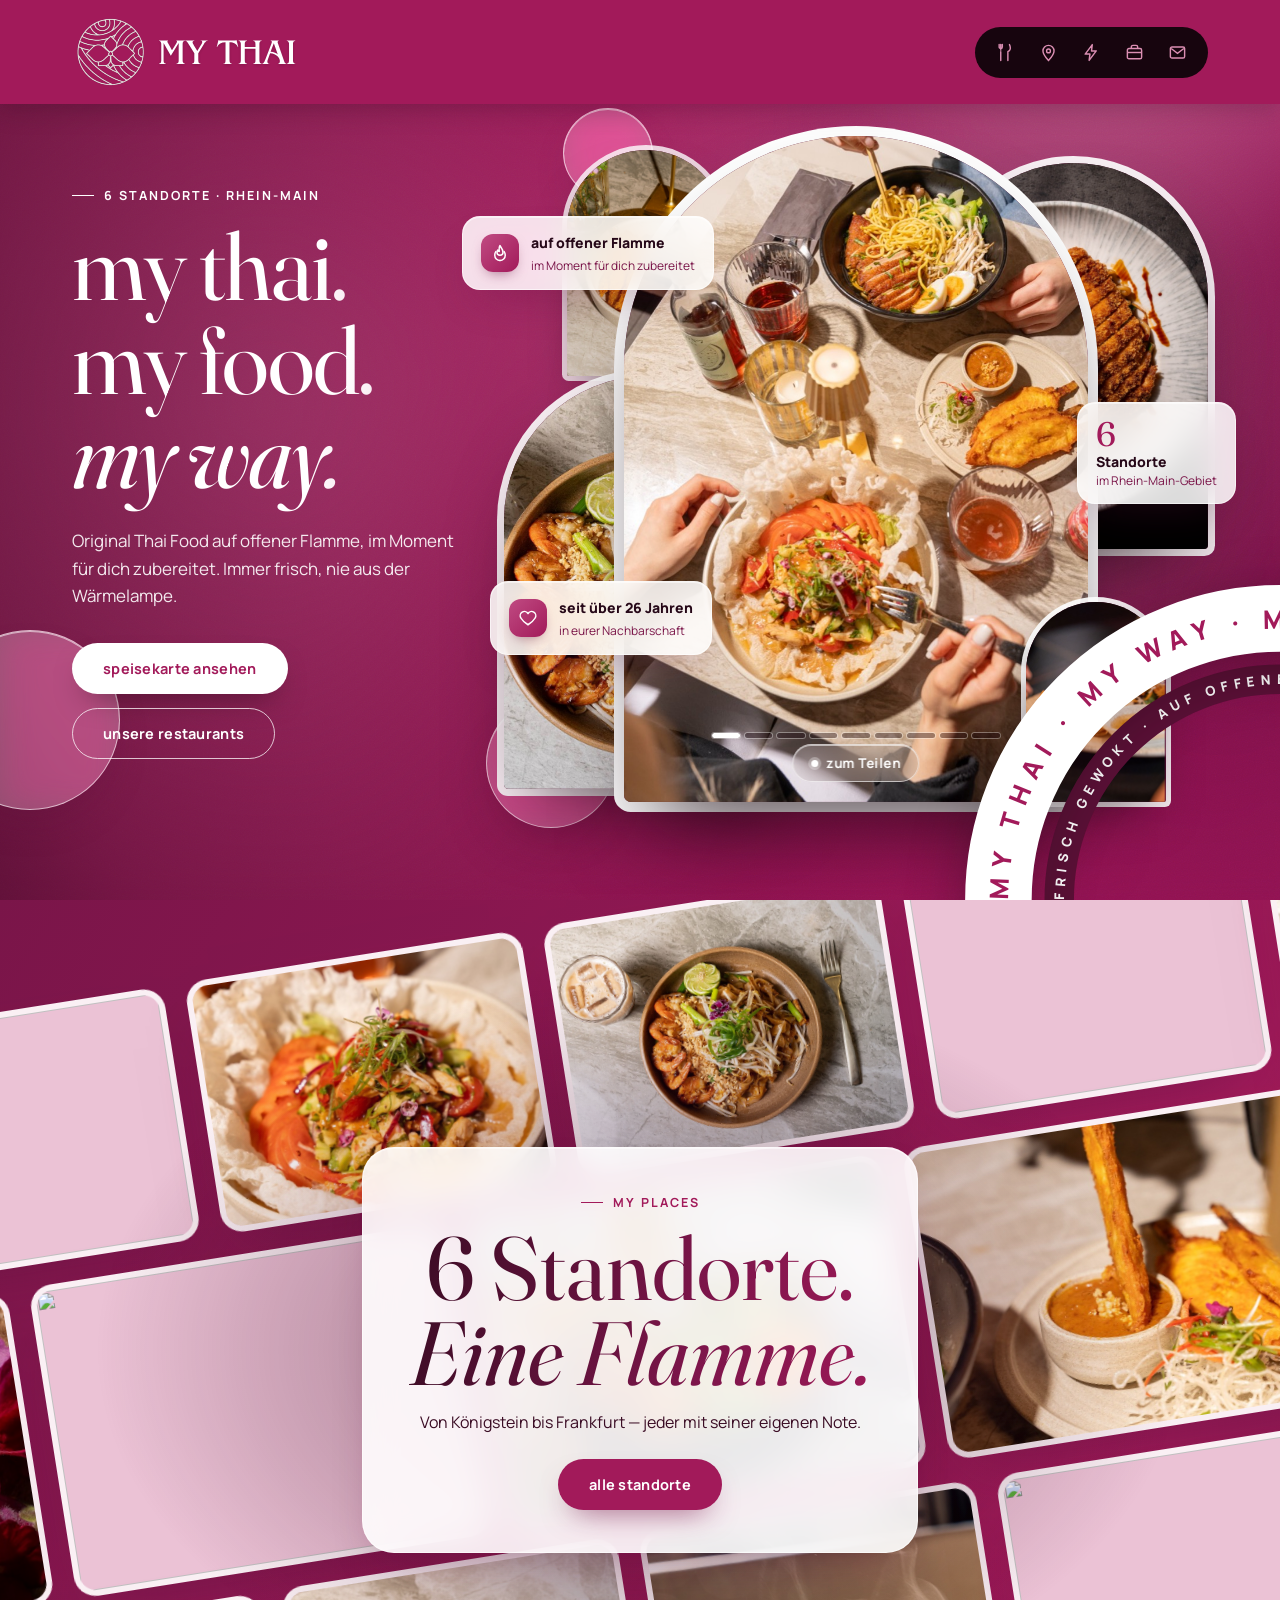
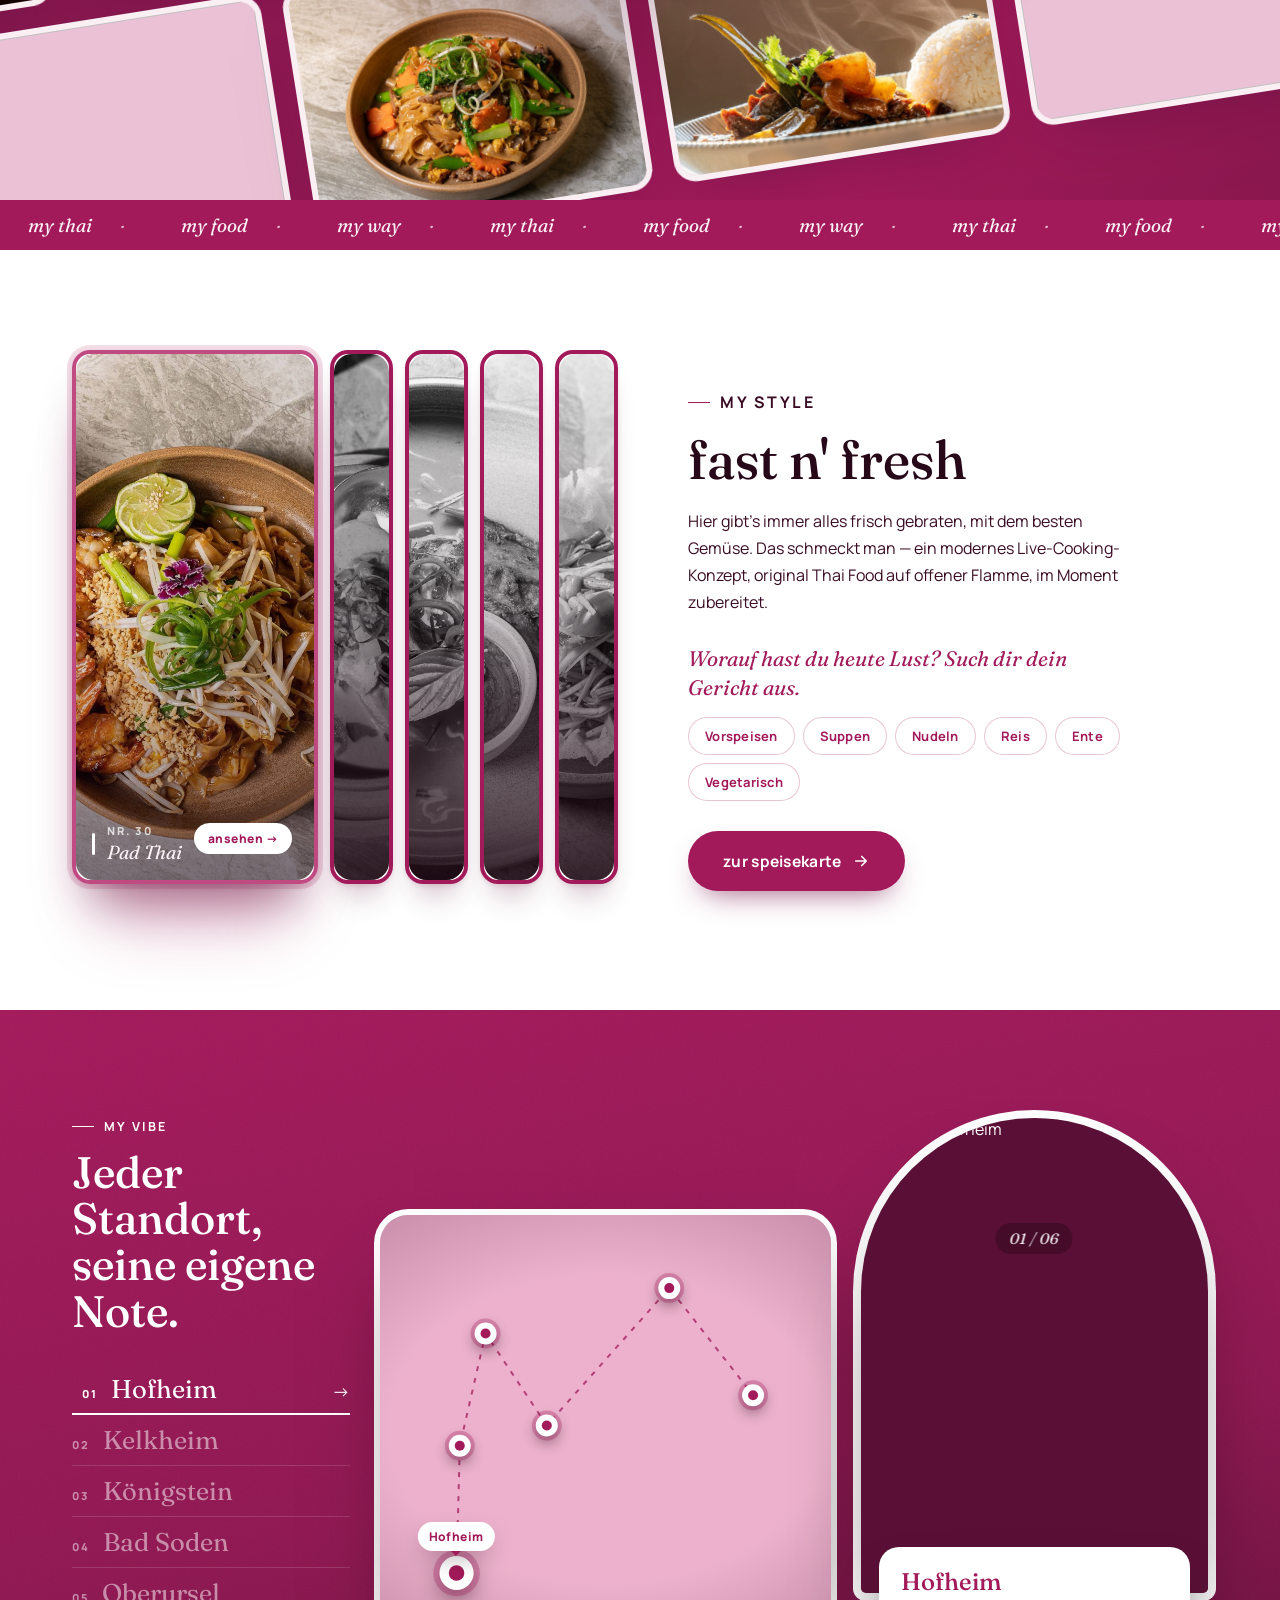
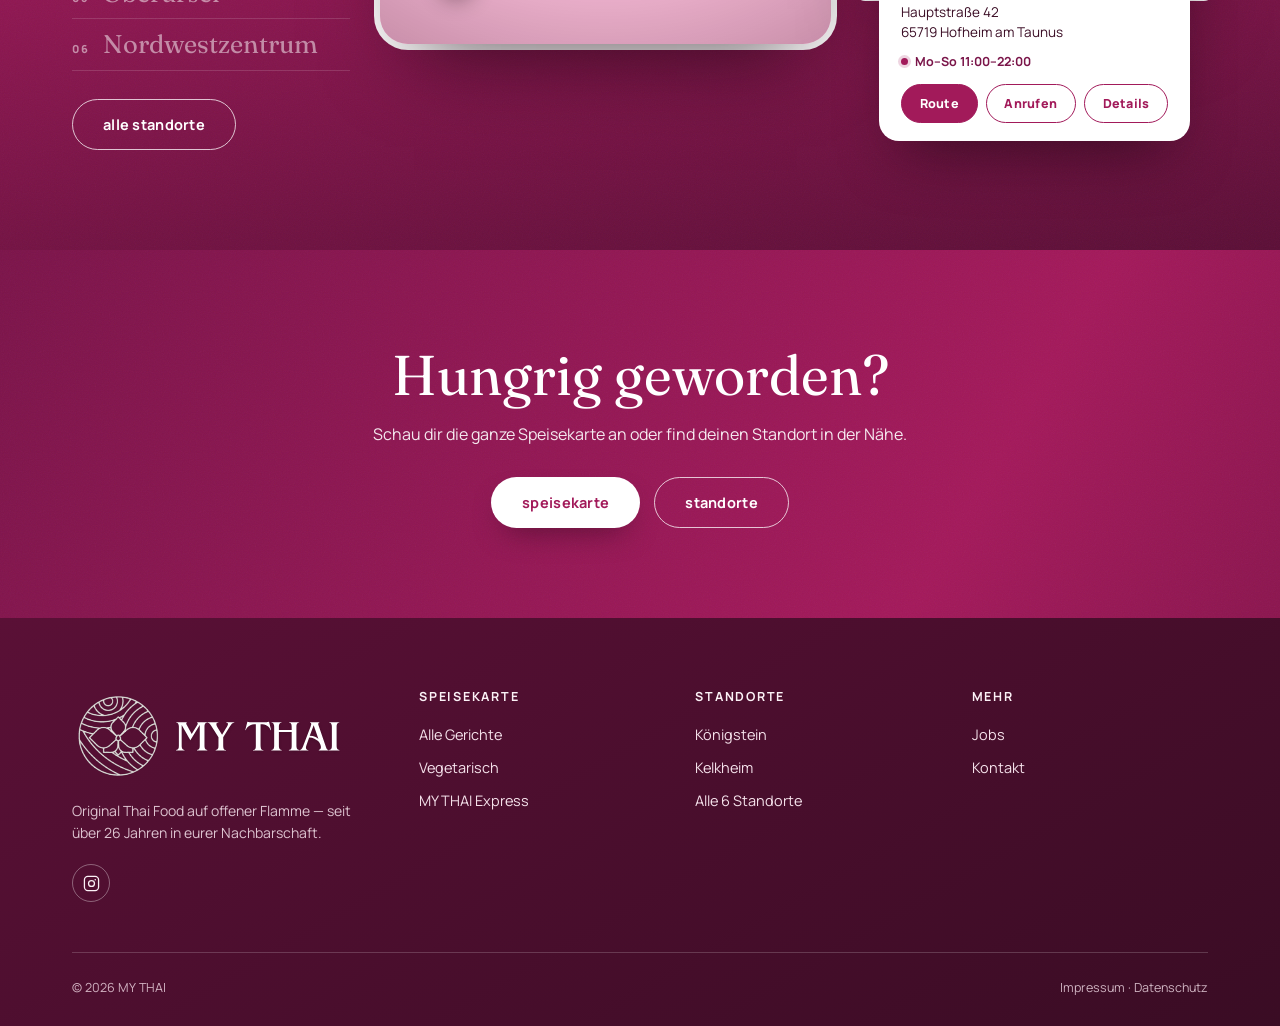
==== commit ddf92c3f: "Real photo shoot, Express page rebuild, Standorte map and phone polish - Replace the placeholder CDN" ====
--- a/index.html
+++ b/index.html
@@ -5,103 +5,122 @@
 <meta name="viewport" content="width=device-width, initial-scale=1.0">
 <title>MY THAI — my thai. my food. my way.</title>
 <meta name="description" content="Original Thai Food auf offener Flamme, frisch zubereitet. 6 Standorte im Rhein-Main-Gebiet.">
-<link rel="stylesheet" href="assets/style.css?v=8">
+<link rel="stylesheet" href="assets/style.css?v=11">
+<link rel="stylesheet" href="https://cdnjs.cloudflare.com/ajax/libs/leaflet/1.9.4/leaflet.min.css">
 <style>
-  /* =================== HERO =================== */
+  /* =================== HERO — purple colour field + a cluster of photo "doors" =================== */
   .hx{
     position:relative; min-height:100vh; min-height:100dvh; overflow:hidden; isolation:isolate;
-    background:#f6a9cb; display:flex; align-items:center; padding:128px 0 90px;
-  }
-  @media (max-width:640px){ .hx{ padding:104px 0 150px; } }
+    background:var(--p-500); color:#fff; display:flex; align-items:center; padding:128px 0 90px;
+  }
+  @media (max-width:640px){ .hx{ padding:104px 0 215px; } }
 
   /* low-res canvas scaled up + blurred = cheap, buttery colour field */
   .hx-canvas{
     position:absolute; inset:-6%; width:112%; height:112%; z-index:0;
-    filter:blur(34px) saturate(1.25);
-  }
-  .hx .grain{ z-index:1; opacity:.22; }
+    filter:blur(34px) saturate(1.15);
+  }
+  .hx .grain{ z-index:1; opacity:.18; }
   .hx-wash{
     position:absolute; inset:0; z-index:1; pointer-events:none;
-    background:linear-gradient(90deg, rgba(255,236,246,.42) 0%, rgba(255,236,246,.12) 45%, transparent 70%);
+    background:linear-gradient(90deg, rgba(58,12,36,.5) 0%, rgba(58,12,36,.18) 45%, transparent 70%);
   }
 
   .hx .bubble{ z-index:1; animation:bubbleBreathe 10s ease-in-out infinite; }
-  /* slow breathing: each bubble swells and shrinks while drifting a little */
   @keyframes bubbleBreathe{
     0%,100%{ transform:translateY(0) scale(.82); }
     50%{ transform:translateY(-14px) scale(1.18); }
   }
-  .hx .bubble.b1{ width:180px; height:180px; left:6%; top:16%; }
+  .hx .bubble.b1{ width:180px; height:180px; left:-60px; bottom:10%; }
   .hx .bubble.b2{ width:90px; height:90px; left:44%; top:12%; animation-duration:8s; animation-delay:-3s; }
   .hx .bubble.b3{ width:130px; height:130px; left:38%; bottom:8%; animation-duration:13s; animation-delay:-6s; }
   @media (max-width:900px){
     .hx .bubble.b2{ display:none; }
-    .hx .bubble.b1{ width:110px; height:110px; left:auto; right:-34px; top:30%; }
+    .hx .bubble.b1{ width:110px; height:110px; left:auto; bottom:auto; right:-34px; top:30%; }
     .hx .bubble.b3{ left:-40px; bottom:auto; top:58%; }
   }
 
   .hx-grid{
-    position:relative; z-index:2; display:grid; grid-template-columns:1.05fr 1fr; gap:56px; align-items:center;
-  }
-  @media (max-width:900px){ .hx-grid{ grid-template-columns:1fr; gap:44px; } }
+    position:relative; z-index:2; display:grid; grid-template-columns:minmax(0,.72fr) minmax(0,1.28fr); gap:36px; align-items:center;
+  }
+  @media (max-width:900px){ .hx-grid{ grid-template-columns:minmax(0,1fr); gap:44px; } }
 
   /* ---------- copy ---------- */
+  .hx-copy{ position:relative; z-index:6; }
+  .hx .eyebrow{ color:#fff; }
+  .hx .eyebrow::before{ background:#fff; }
   .hx-title{
-    font-size:clamp(46px, min(8vw, 13.5vh), 124px); line-height:.92; letter-spacing:-.02em; font-weight:400;
-    margin-top:18px;
+    font-size:clamp(46px, min(7.4vw, 13.5vh), 118px); line-height:.92; letter-spacing:-.02em; font-weight:400;
+    margin-top:18px; color:#fff;
   }
   @media (max-width:480px){ .hx-title{ font-size:clamp(46px,14vw,60px); } }
-  .hx-line{ display:block; overflow:hidden; padding-bottom:.07em; }
+  .hx-line{ display:block; overflow:hidden; padding:0 .12em .26em 0; margin:0 -.12em -.19em 0; }
   .hx-line > span{
     display:inline-block; transform:translateY(105%);
+    padding:0 .12em .26em 0; margin:0 -.12em -.26em 0;   /* room for the "y" tail + italic lean */
     transition:transform 1.1s cubic-bezier(.16,1,.3,1);
-    background:linear-gradient(100deg, var(--p-800) 0%, var(--p-600) 25%, var(--p-400) 45%, var(--p-700) 65%, var(--p-500) 85%, var(--p-800) 100%);
+    background:linear-gradient(100deg, #fff 0%, #fff 35%, var(--p-100) 50%, #fff 65%, #fff 100%);
     background-size:250% 100%;
     -webkit-background-clip:text; background-clip:text; color:transparent;
     animation:textFlow 7s linear infinite;
   }
   .hx-line:nth-child(2) > span{ transition-delay:.12s; animation-delay:-2.3s; }
-  .hx-line:nth-child(3) > span{
-    transition-delay:.24s; animation-delay:-4.6s; font-style:italic;
-    background-image:linear-gradient(100deg, var(--p-400) 0%, #e8127f 20%, var(--p-600) 40%, var(--p-400) 60%, #ff2f92 80%, var(--p-400) 100%);
-  }
+  .hx-line:nth-child(3) > span{ transition-delay:.24s; animation-delay:-4.6s; font-style:italic; }
   .hx.is-in .hx-line > span{ transform:none; }
 
   .hx-fade{ opacity:0; transform:translateY(16px); transition:opacity .9s ease .45s, transform .9s cubic-bezier(.16,1,.3,1) .45s; }
   .hx.is-in .hx-fade{ opacity:1; transform:none; }
-  .hx-sub{ color:var(--p-800); font-size:17px; max-width:440px; margin-top:24px; line-height:1.6; }
+  .hx-sub{ color:rgba(255,255,255,.9); font-size:17px; max-width:440px; margin-top:24px; line-height:1.6; }
   .hx-cta{ display:flex; gap:14px; margin-top:34px; flex-wrap:wrap; }
 
-  /* ---------- photo stage (arch slideshow) ---------- */
-  .hp-wrap{
-    position:relative; justify-self:center; width:min(100%, 500px);
+  /* ---------- the doors: one big arch, smaller arches stepping out behind it ---------- */
+  .hd{
+    --H:min(82vh, 680px, 52vw);
+    position:relative; justify-self:center; height:var(--H); width:calc(var(--H) * 1.18); max-width:100%;
     opacity:0; transform:translateY(40px) scale(.96);
     transition:opacity 1s ease .3s, transform 1.2s cubic-bezier(.16,1,.3,1) .3s;
   }
-  .hx.is-in .hp-wrap{ opacity:1; transform:none; }
-  .hp-stage{
-    position:relative; aspect-ratio:4/5; max-height:72vh; margin:0 auto;
-    border-radius:999px 999px 34px 34px; overflow:hidden; background:var(--p-200);
-    box-shadow:0 40px 80px -30px rgba(99,17,63,.55), 0 0 0 10px rgba(255,255,255,.35);
-  }
-  @media (max-width:900px){ .hp-wrap{ width:min(86%, 380px); } .hp-stage{ max-height:58vh; } }
-  .hp-slide{
+  .hx.is-in .hd{ opacity:1; transform:none; }
+  @media (max-width:900px){ .hd{ --H:min(64vh, 520px); } }
+  @media (max-width:480px){ .hd{ --H:min(54vh, 400px); } }
+
+  .hd-door{
+    position:absolute; aspect-ratio:3/4.3; overflow:hidden; background:var(--p-700);
+    border-radius:999px 999px 30px 30px;
+    box-shadow:0 40px 80px -30px rgba(23,5,14,.7), 0 0 0 7px rgba(255,255,255,.92);
+  }
+  .hd-door.d0{ height:100%; left:50%; top:0; margin-left:calc(var(--H) * -.3488); z-index:3;
+    box-shadow:0 50px 90px -30px rgba(23,5,14,.75), 0 0 0 10px #fff; }
+  .hd-door.d1{ height:62%; left:0; bottom:2%; z-index:2; }
+  .hd-door.d2{ height:58%; right:0; top:4%; z-index:2; }
+  .hd-door.d3{ height:34%; left:9%; top:2%; z-index:1; box-shadow:0 24px 50px -20px rgba(23,5,14,.6), 0 0 0 5px rgba(255,255,255,.8); }
+  .hd-door.d4{ height:30%; right:6%; bottom:0; z-index:4; box-shadow:0 24px 50px -20px rgba(23,5,14,.6), 0 0 0 5px rgba(255,255,255,.92); }
+  .hd-door{ animation:doorBob 9s ease-in-out infinite; }
+  .hd-door.d1{ animation-delay:-2s; animation-duration:11s; }
+  .hd-door.d2{ animation-delay:-5s; animation-duration:10s; }
+  .hd-door.d3{ animation-delay:-1s; animation-duration:8s; }
+  .hd-door.d4{ animation-delay:-6s; animation-duration:12s; }
+  .hd-door.d0{ animation:none; }
+  @keyframes doorBob{ 0%,100%{ translate:0 0; } 50%{ translate:0 -10px; } }
+  @media (max-width:480px){ .hd-door.d3{ display:none; } .hd-door.d1{ left:-7%; } .hd-door.d2{ right:-7%; } .hd-door.d4{ right:-2%; } }
+
+  .hd-slide{
     position:absolute; inset:0; z-index:0;
     clip-path:circle(0% at 50% 62%);
     transition:clip-path 1.15s cubic-bezier(.65,0,.35,1);
   }
-  .hp-slide.is-prev{ z-index:1; clip-path:circle(150% at 50% 62%); }
-  .hp-slide.is-current{ z-index:2; clip-path:circle(150% at 50% 62%); }
-  .hp-slide img{ width:100%; height:100%; object-fit:cover; display:block; transform:scale(1.14); }
-  .hp-slide.is-current img{ animation:hpKenBurns 6.5s linear forwards; }
+  .hd-slide.is-prev{ z-index:1; clip-path:circle(150% at 50% 62%); }
+  .hd-slide.is-current{ z-index:2; clip-path:circle(150% at 50% 62%); }
+  .hd-slide img{ width:100%; height:100%; object-fit:cover; display:block; transform:scale(1.14); }
+  .hd-slide.is-current img{ animation:hpKenBurns 6.5s linear forwards; }
   @keyframes hpKenBurns{ to{ transform:scale(1); } }
 
-  .hp-bars{ position:absolute; z-index:3; left:50%; bottom:66px; transform:translateX(-50%); display:flex; gap:5px; width:62%; }
+  .hp-bars{ position:absolute; z-index:3; left:50%; bottom:64px; transform:translateX(-50%); display:flex; gap:5px; width:62%; }
   .hp-bar{
-    flex:1; height:5px; border-radius:5px; background:rgba(28,6,17,.38); overflow:hidden; border:none; padding:0; cursor:pointer;
+    flex:1; height:5px; border-radius:5px; background:rgba(23,5,14,.38); overflow:hidden; border:none; padding:0; cursor:pointer;
     box-shadow:0 0 0 1px rgba(255,255,255,.35);
   }
-  .hp-bar span{ display:block; height:100%; width:0; background:var(--g-300); }
+  .hp-bar span{ display:block; height:100%; width:0; background:#fff; }
   .hp-bar.done span{ width:100%; }
   .hp-bar.run span{ animation:hpBar var(--d) linear forwards; }
   @keyframes hpBar{ to{ width:100%; } }
@@ -114,45 +133,37 @@
   .hp-caption span{ display:inline-block; transition:opacity .35s ease, transform .35s ease; }
   .hp-caption::before{
     content:''; display:inline-block; width:7px; height:7px; border-radius:50%; margin-right:8px; vertical-align:1px;
-    background:var(--g-300); box-shadow:0 0 0 3px rgba(127,209,168,.3);
+    background:#fff; box-shadow:0 0 0 3px rgba(255,255,255,.3);
   }
   .hp-caption.swap span{ opacity:0; transform:translateY(6px); }
-  .hp-caption.hidden{ opacity:0; }
 
   /* ---------- floating glass cards ---------- */
-  .gc{ position:absolute; z-index:4; transition:transform .6s cubic-bezier(.16,1,.3,1); }
+  .gc{ position:absolute; z-index:6; transition:transform .6s cubic-bezier(.16,1,.3,1); }
   .gc-inner{
     border-radius:18px; padding:14px 18px; display:flex; align-items:center; gap:12px;
     animation:bubbleFloat 7s ease-in-out infinite; white-space:nowrap;
-    background:rgba(255,255,255,.62); /* opaque enough to read over dark photos */
-  }
-  .gc-a{ top:7%; left:-16%; }
-  .gc-b{ top:27%; right:-12%; }
+    background:rgba(255,255,255,.86);
+  }
+  .gc-a{ top:12%; left:-6%; }
+  .gc-b{ top:40%; right:-4%; }
   .gc-b .gc-inner{ animation-delay:-2.5s; animation-duration:8s; flex-direction:column; align-items:flex-start; gap:2px; }
-  .gc-c{ bottom:30%; left:-12%; }
+  .gc-c{ bottom:22%; left:-2%; }
   .gc-c .gc-inner{ animation-delay:-4.8s; animation-duration:9s; }
   .gc-icon{
     width:38px; height:38px; border-radius:12px; display:grid; place-items:center; flex:0 0 auto;
-    background:linear-gradient(135deg, var(--g-500), var(--g-700)); color:#fff;
-    box-shadow:0 6px 14px -6px rgba(10,58,44,.6);
+    background:linear-gradient(135deg, var(--p-300), var(--p-400)); color:#fff;
+    box-shadow:0 6px 14px -6px rgba(90,16,54,.6);
   }
   .gc-t{ font-weight:800; font-size:14px; color:var(--p-900); line-height:1.25; }
-  .gc-s{ font-size:12px; color:var(--p-700); line-height:1.3; }
-  .gc-big{ font-family:var(--display); font-size:34px; line-height:1; color:var(--g-700); }
+  .gc-s{ font-size:12px; color:var(--p-600); line-height:1.3; }
+  .gc-big{ font-family:var(--display); font-size:34px; line-height:1; color:var(--p-400); }
   @media (max-width:900px){
     .gc-b{ display:none; }
-    .gc-a{ left:-6%; top:6%; }
-    .gc-c{ left:auto; right:-6%; bottom:40%; }
+    .gc-a{ left:-2%; top:4%; }
+    .gc-c{ left:auto; right:-2%; bottom:34%; }
     .gc-inner{ padding:10px 14px; }
   }
-
-  /* ---------- basil leaves around the arch ---------- */
-  .hp-wrap .leaf.l1{ width:74px; top:-4%; right:6%; z-index:3; transform:rotate(28deg); }
-  .hp-wrap .leaf.l2{ width:52px; bottom:-3%; left:2%; z-index:5; transform:rotate(-38deg); }
-  .hp-wrap .leaf.l2 img{ animation-duration:7.5s; animation-delay:-2s; }
-  .hp-wrap .leaf.l3{ width:40px; top:48%; right:-6%; z-index:3; transform:rotate(70deg); }
-  .hp-wrap .leaf.l3 img{ animation-duration:5.2s; animation-delay:-3.5s; }
-  @media (max-width:900px){ .hp-wrap .leaf.l3{ display:none; } .hp-wrap .leaf.l1{ width:56px; } }
+  @media (max-width:480px){ .gc-c{ display:none; } }
 
   /* ---------- curved banner, off-screen in the bottom-right corner ---------- */
   .hx-band{
@@ -161,12 +172,16 @@
     width:calc(var(--R) * 2); height:calc(var(--R) * 2);
     right:calc(var(--R) * -1); bottom:calc(var(--R) * -1);
     animation:hxBandSpin 48s linear infinite;
-    filter:drop-shadow(0 12px 28px rgba(99,17,63,.3));
+    filter:drop-shadow(0 12px 28px rgba(23,5,14,.35));
   }
   .hx-band.inner{ animation-duration:70s; animation-direction:reverse; filter:none; }
+  /* tablets + phones: a bigger ring so the lettering stays readable and the
+     arc reads as a deliberate corner badge, not a tiny leftover */
+  @media (max-width:900px){ .hx-band{ --R:clamp(220px, 36vw, 320px); } }
+  @media (max-width:640px){ .hx-band{ --R:62vw; } }
   .hx-band text{ font-family:var(--body); font-weight:800; letter-spacing:.02em; }
   .hx-band.outer text{ font-size:40px; fill:var(--p-400); }
-  .hx-band.inner text{ font-size:21px; fill:var(--g-100); letter-spacing:.06em; }
+  .hx-band.inner text{ font-size:21px; fill:#fff; letter-spacing:.06em; }
   .hx-band-in{ opacity:0; transition:opacity 1s ease .8s; }
   .hx.is-in .hx-band-in{ opacity:1; }
   @keyframes hxBandSpin{ to{ transform:rotate(360deg); } }
@@ -192,27 +207,36 @@
   }
   .hs-row:nth-child(2) .hs-card{ width:420px; }
   .hs-card img{ width:100%; height:100%; object-fit:cover; display:block; }
-  .hs-card:hover{ transform:scale(1.06) rotate(1deg); z-index:2; box-shadow:0 36px 70px -24px rgba(99,17,63,.65); }
-  .hs-stage:hover .hs-track{ animation-play-state:paused; }
+  /* hovering only lifts a card, the rows keep moving; a click pauses them
+     (click again / elsewhere to let them run). On touch, the centre scroll
+     line lifts whichever cards it crosses (.is-hot). */
+  .hs-card{ cursor:pointer; }
+  @media (hover:hover){
+    .hs-card:hover{ transform:scale(1.06) rotate(1deg); z-index:2; box-shadow:0 36px 70px -24px rgba(99,17,63,.65); }
+  }
+  .hs-card.is-hot, .hs-card.is-picked{ transform:scale(1.07) rotate(1deg); z-index:2; box-shadow:0 36px 70px -24px rgba(99,17,63,.7); }
+  .hs-card.is-picked{ border-color:#fff; }
+  .hs-stage.is-paused .hs-track{ animation-play-state:paused; }
   @keyframes hsMarquee{ to{ transform:translateX(-50%); } }
   @media (max-width:640px){
-    .hs-card{ width:220px; border-radius:14px; }
-    .hs-row:nth-child(2) .hs-card{ width:270px; }
-    .hs-stage, .hs-track{ gap:14px; }
+    .hs-card{ width:300px; border-radius:18px; border-width:5px; }
+    .hs-row:nth-child(2) .hs-card{ width:360px; }
+    .hs-stage, .hs-track{ gap:16px; }
   }
   .hs-veil{
     position:absolute; inset:0; pointer-events:none;
-    background:radial-gradient(50% 48% at 50% 50%, rgba(255,232,243,.55) 0%, rgba(255,232,243,.15) 60%, rgba(255,232,243,0) 85%);
+    background:radial-gradient(50% 48% at 50% 50%, rgba(58,12,36,.45) 0%, rgba(58,12,36,.15) 60%, rgba(58,12,36,0) 85%);
   }
   .hs-center{
     position:relative; z-index:2; text-align:center; pointer-events:none;
     padding:38px 46px 42px; border-radius:32px; margin:0 20px;
-    background:rgba(255,255,255,.42);
+    background:rgba(255,255,255,.9);
   }
   @media (max-width:640px){ .hs-center{ padding:28px 22px 32px; border-radius:24px; } }
   .hs-center .eyebrow{ justify-content:center; }
   .hs-title{
     font-size:clamp(40px,7vw,96px); line-height:.95; margin-top:14px; font-weight:400;
+    padding-bottom:.16em; margin-bottom:-.16em; /* keeps descenders (y, g, p) inside the gradient */
     background:linear-gradient(100deg, var(--p-800), var(--p-600) 25%, var(--p-400) 45%, var(--p-700) 65%, var(--p-500) 85%, var(--p-800));
     background-size:250% 100%; -webkit-background-clip:text; background-clip:text; color:transparent;
     animation:textFlow 8s linear infinite;
@@ -220,77 +244,197 @@
   .hs-title em{ font-style:italic; }
   .hs-sub{ color:var(--p-800); margin-top:16px; font-size:16px; }
   .hs-center .btn{ margin-top:26px; pointer-events:auto; }
-  .hs-center .leaf.l4{ width:66px; z-index:3; top:-26px; right:-22px; transform:rotate(36deg); }
-  .hs-center .leaf.l5{ width:44px; z-index:3; bottom:-18px; left:-14px; transform:rotate(-140deg); }
-  .hs-center .leaf.l5 img{ animation-delay:-3s; }
-
-  /* =================== MY STYLE =================== */
-  .style-section{ position:relative; overflow:hidden; background:linear-gradient(160deg, #fcd9ea 0%, #f7b6d4 100%); }
-  .style-grid{ display:grid; grid-template-columns:1fr 1fr; gap:70px; align-items:center; }
-  .style-photo-wrap{ position:relative; }
-  .style-photo{
-    border-radius:var(--radius); overflow:hidden; aspect-ratio:4/5;
-    border:8px solid rgba(255,255,255,.7);
-    box-shadow:0 50px 90px -30px rgba(99,17,63,.5), 0 20px 40px -18px rgba(189,0,91,.35);
-  }
-  .style-photo img{ width:100%; height:100%; object-fit:cover; }
-  .style-photo-wrap .leaf{ width:84px; top:-34px; right:-22px; z-index:2; transform:rotate(30deg); }
-  .style-chip{
-    position:absolute; left:-18px; bottom:28px; z-index:2; border-radius:16px; padding:12px 16px;
-    display:flex; align-items:center; gap:10px; background:rgba(255,255,255,.62);
-    animation:bubbleFloat 8s ease-in-out infinite;
-  }
+
+  /* =================== MY STYLE — fast n' fresh, leads into the Speisekarte =================== */
+  .style-section{ position:relative; overflow:hidden; background:#fff; }
+  .style-grid{ display:grid; grid-template-columns:1.05fr 1fr; gap:70px; align-items:center; }
+  /* the strips stay still; layered, detached shadows make them look like
+     they hover above the page. The open card simply casts a deeper shadow. */
+  .style-gallery{ position:relative; }
+  .style-gallery .accordion-gallery{ height:min(560px, 72vh); gap:12px; padding-bottom:26px; }
+  .style-gallery .ag-panel{
+    border:4px solid var(--p-400);
+    box-shadow:
+      0 2px 4px rgba(90,16,54,.10),
+      0 22px 30px -16px rgba(90,16,54,.38),
+      0 46px 50px -30px rgba(90,16,54,.30);
+    transition:flex-grow .6s var(--ease), height .5s var(--ease), box-shadow .6s var(--ease), border-color .4s ease;
+  }
+  .style-gallery .ag-panel.is-active{
+    border-color:var(--p-300);
+    box-shadow:
+      0 2px 6px rgba(90,16,54,.12),
+      0 32px 44px -18px rgba(90,16,54,.45),
+      0 64px 70px -34px rgba(162,26,90,.40),
+      0 0 0 5px rgba(192,75,130,.18);
+  }
+  .style-gallery .ag-panel__label{ left:16px; right:16px; bottom:16px; flex-wrap:wrap; row-gap:10px; }
+  .style-gallery .ag-panel__text small{
+    display:block; font-family:var(--body); font-style:normal; font-weight:800; font-size:11px; letter-spacing:.16em;
+    text-transform:uppercase; color:rgba(255,255,255,.75); margin-bottom:2px;
+  }
+  .ag-go{
+    flex-basis:100%; align-self:flex-start; width:max-content; max-width:max-content;
+    padding:7px 14px; border-radius:999px; background:#fff; color:var(--p-400);
+    font-size:12px; font-weight:800; letter-spacing:.04em;
+  }
+  .ag-panel:not(.is-active) .ag-go{ display:none; }
   .style-copy h2{ font-size:clamp(34px,4.5vw,54px); line-height:1.03; margin-top:16px; }
-  .style-copy p{ color:var(--p-800); font-size:16px; line-height:1.7; margin-top:20px; max-width:420px; }
-  .style-cta{ margin-top:32px; }
-  @media (max-width:860px){ .style-grid{ grid-template-columns:1fr; gap:36px; } .style-photo{ aspect-ratio:16/10; } .style-chip{ left:12px; bottom:14px; } }
-
-  /* =================== GALLERY band =================== */
-  .gallery-section .grain{ z-index:0; }
-  .gallery-section .wrap{ position:relative; z-index:1; }
-
-  /* =================== MY VIBE (locations) =================== */
-  .vibe-section{ background:linear-gradient(180deg, #f7b6d4 0%, #fcd9ea 100%); }
-  .vibe-head{ display:flex; align-items:flex-end; justify-content:space-between; gap:24px; margin-bottom:44px; flex-wrap:wrap; }
-  .vibe-head h2{ font-size:clamp(32px,4.5vw,48px); margin-top:14px; }
-  .vibe-grid{ display:grid; grid-template-columns:repeat(3,1fr); gap:20px; }
-  .vibe-card{
-    position:relative; border-radius:var(--radius); overflow:hidden; aspect-ratio:1/1;
-    border:6px solid rgba(255,255,255,.7); box-shadow:0 30px 60px -30px rgba(99,17,63,.55);
-    transition:transform .45s var(--ease), box-shadow .45s;
-  }
-  .vibe-card:hover{ transform:translateY(-5px); box-shadow:0 38px 70px -30px rgba(99,17,63,.65); }
-  .vibe-card img{ width:100%; height:100%; object-fit:cover; transition:transform .6s var(--ease); }
-  .vibe-card::after{ content:''; position:absolute; inset:0; background:linear-gradient(0deg, rgba(99,17,63,.78), transparent 55%); }
-  .vibe-card:hover img{ transform:scale(1.06); }
-  .vibe-card .photo-missing{ width:100%; height:100%; }
-  .vibe-name{ position:absolute; left:18px; bottom:16px; z-index:2; color:#fff; font-family:var(--display); font-size:19px; }
-  .vibe-name span{ display:block; color:var(--p-50); font-family:var(--body); font-size:11.5px; letter-spacing:.1em; text-transform:uppercase; margin-top:2px; }
-  @media (max-width:800px){ .vibe-grid{ grid-template-columns:repeat(2,1fr); } }
-
-  /* on phones the 6 square location cards stack full-width and run very
-     long — collapse them behind a toggle so the page doesn't stall here */
-  .vibe-toggle{ display:none; }
-  @media (max-width:480px){
-    .vibe-grid{ grid-template-columns:1fr; }
-    .vibe-collapse{
-      position:relative; max-height:420px; overflow:hidden;
-      transition:max-height .45s var(--ease);
-    }
-    .vibe-collapse::after{
-      content:''; position:absolute; inset:auto 0 0 0; height:90px;
-      background:linear-gradient(0deg, #fcd9ea, transparent);
-      opacity:1; transition:opacity .3s ease; pointer-events:none;
-    }
-    .vibe-collapse.expanded{ max-height:3000px; }
-    .vibe-collapse.expanded::after{ opacity:0; }
-    .vibe-toggle{
-      display:flex; align-items:center; justify-content:center; gap:8px;
-      width:100%; margin-top:18px; padding:13px; border-radius:999px;
-      color:var(--p-800); font-size:13px; font-weight:700; letter-spacing:.02em;
-    }
-    .vibe-toggle svg{ transition:transform .35s var(--ease); }
-    .vibe-toggle.open svg{ transform:rotate(180deg); }
+  .style-copy p{ color:var(--p-800); font-size:16px; line-height:1.7; margin-top:20px; max-width:440px; }
+  .style-copy p.style-lead{ font-family:var(--display); font-style:italic; font-size:21px; line-height:1.35; color:var(--p-400); margin-top:28px; }
+  .style-cats{ display:flex; flex-wrap:wrap; gap:8px; margin-top:16px; max-width:460px; }
+  .style-cats a{
+    padding:9px 16px; border-radius:999px; font-size:13px; font-weight:700; letter-spacing:.02em;
+    color:var(--p-400); border:1.5px solid rgba(162,26,90,.25); background:#fff;
+    transition:background .25s, color .25s, border-color .25s, transform .3s var(--ease);
+  }
+  .style-cats a:hover{ background:var(--p-400); border-color:var(--p-400); color:#fff; transform:translateY(-2px); }
+  .style-go{ margin-top:30px; padding:18px 34px; font-size:15.5px; }
+  .style-go svg{ transition:transform .35s var(--ease); }
+  .style-go:hover svg{ transform:translateX(4px); }
+  @media (max-width:860px){
+    .style-grid{ grid-template-columns:1fr; gap:34px; }
+    .style-copy{ order:-1; }
+    .style-gallery .accordion-gallery{ height:420px; }
+  }
+  @media (max-width:640px){
+    .style-gallery .accordion-gallery{ height:auto; }
+    .style-gallery .ag-panel.is-active{ height:300px; }
+    .style-go{ width:100%; justify-content:center; }
+  }
+
+  /* =================== MY VIBE — Standorte explorer: list · map · door =================== */
+  .vibe-section{ position:relative; overflow:hidden; background:linear-gradient(170deg, var(--p-400) 0%, var(--p-500) 55%, var(--p-700) 100%); color:#fff; }
+  .vibe-section .eyebrow{ color:#fff; } .vibe-section .eyebrow::before{ background:#fff; }
+  .vibe-section .grain{ z-index:0; }
+  .vibe-section .wrap{ position:relative; z-index:1; }
+  .vx{ display:grid; grid-template-columns:minmax(0,.8fr) minmax(0,1.3fr) minmax(0,1fr); gap:30px; align-items:center; }
+
+  /* list */
+  .vx-head h2{ color:#fff; font-size:clamp(30px,3.6vw,44px); line-height:1.05; margin-top:14px; }
+  .vx-list{ margin-top:30px; display:flex; flex-direction:column; }
+  .vx-item{
+    position:relative; display:flex; align-items:baseline; gap:14px; width:100%; text-align:left;
+    background:none; border:none; padding:11px 0; color:rgba(255,255,255,.5); cursor:pointer;
+    border-bottom:1px solid rgba(255,255,255,.14); transition:color .3s, padding .4s var(--ease);
+  }
+  .vx-item small{ font-family:var(--body); font-size:11px; font-weight:800; letter-spacing:.14em; }
+  .vx-item span{ font-family:var(--display); font-size:clamp(20px,2vw,26px); line-height:1.1; }
+  .vx-item i{ margin-left:auto; font-style:normal; font-size:18px; opacity:0; transform:translateX(-8px); transition:opacity .3s, transform .4s var(--ease); }
+  .vx-item:hover{ color:rgba(255,255,255,.85); }
+  .vx-item.is-on{ color:#fff; padding-left:10px; }
+  .vx-item.is-on i{ opacity:1; transform:none; }
+  .vx-item::after{ content:''; position:absolute; left:0; bottom:-1px; height:2px; width:0; background:#fff; }
+  .vx-item.is-on.run::after{ animation:vxRun var(--d) linear forwards; }
+  @keyframes vxRun{ to{ width:100%; } }
+  .vx-item:focus-visible{ outline:2px solid #fff; outline-offset:4px; border-radius:6px; }
+  .vx-all{ margin-top:28px; }
+
+  /* map — real OpenStreetMap tiles, tinted to the brand purple; pins + flight arcs ride on top */
+  .vx-map{
+    position:relative; aspect-ratio:400/380; border-radius:28px; overflow:hidden; isolation:isolate;
+    box-shadow:0 40px 80px -34px rgba(23,5,14,.7), 0 0 0 6px #fff; background:var(--p-100);
+  }
+  .vx-leaflet{ position:absolute; inset:0; z-index:0; background:var(--p-50); }
+  .vx-leaflet .leaflet-tile-pane{ filter:grayscale(1) contrast(1.05) brightness(1.04); }
+  .vx-tint{ position:absolute; inset:0; z-index:1; pointer-events:none; background:#A21A5A; mix-blend-mode:color; opacity:.9; }
+  .vx-map::after{ content:''; position:absolute; inset:0; z-index:1; pointer-events:none; mix-blend-mode:multiply;
+    background:radial-gradient(120% 90% at 50% 50%, rgba(192,75,130,.28) 40%, rgba(90,16,54,.55)); }
+  .vx-fx{ position:absolute; inset:0; z-index:2; width:100%; height:100%; pointer-events:none; overflow:visible; }
+  .vx-fx .m-tour{ fill:none; stroke:var(--p-400); stroke-width:2; stroke-dasharray:5 7; opacity:.75; animation:vxFlow 3.5s linear infinite; }
+  .vx-fx .m-hop{ fill:none; stroke:var(--p-400); stroke-width:3.5; stroke-linecap:round; filter:drop-shadow(0 0 5px rgba(255,255,255,.9)); }
+  @keyframes vxFlow{ to{ stroke-dashoffset:-44; } }
+  .vx-pins{ position:absolute; inset:0; z-index:3; pointer-events:none; }
+  .vx-pins .vx-pin{ pointer-events:auto; left:0; top:0; }
+  .vx-map .leaflet-control-attribution{ font-size:9.5px; background:rgba(255,255,255,.8); border-radius:8px 0 0 0; z-index:4; }
+  .vx-map .leaflet-control-zoom{ border:none !important; box-shadow:0 8px 20px -8px rgba(23,5,14,.5) !important; border-radius:12px !important; overflow:hidden; }
+  .vx-map .leaflet-control-zoom a{ color:var(--p-400) !important; width:32px !important; height:32px !important; line-height:32px !important; }
+  .vx-map .leaflet-top, .vx-map .leaflet-bottom{ z-index:5; }
+  .vx-pin{
+    position:absolute; width:0; height:0; border:none; padding:0; background:none; cursor:pointer; z-index:2;
+  }
+  .vx-pin b{
+    position:absolute; left:-11px; top:-11px; width:22px; height:22px; border-radius:50%;
+    background:#fff; box-shadow:0 0 0 4px rgba(162,26,90,.3), 0 6px 14px rgba(23,5,14,.45);
+    transition:transform .45s var(--ease), background .3s;
+  }
+  .vx-pin b::after{ content:''; position:absolute; inset:6px; border-radius:50%; background:var(--p-400); }
+  .vx-pin::before{
+    content:''; position:absolute; left:-11px; top:-11px; width:22px; height:22px; border-radius:50%;
+    border:2.5px solid var(--p-400); opacity:0; animation:vxPulse 2.4s ease-out infinite;
+  }
+  .vx-pin:nth-of-type(2)::before{ animation-delay:-.4s; } .vx-pin:nth-of-type(3)::before{ animation-delay:-.8s; }
+  .vx-pin:nth-of-type(4)::before{ animation-delay:-1.2s; } .vx-pin:nth-of-type(5)::before{ animation-delay:-1.6s; }
+  .vx-pin:nth-of-type(6)::before{ animation-delay:-2s; }
+  @keyframes vxPulse{ 0%{ transform:scale(.8); opacity:.8; } 100%{ transform:scale(2.6); opacity:0; } }
+  .vx-pin em{
+    position:absolute; left:50%; bottom:16px; transform:translate(-50%, 6px); white-space:nowrap;
+    font-style:normal; font-size:12px; font-weight:800; letter-spacing:.04em; color:var(--p-400);
+    background:#fff; padding:6px 11px; border-radius:999px; box-shadow:0 10px 24px -8px rgba(23,5,14,.5);
+    opacity:0; pointer-events:none; transition:opacity .3s, transform .4s var(--ease);
+  }
+  .vx-pin em::after{ content:''; position:absolute; left:50%; bottom:-5px; margin-left:-5px; border:5px solid transparent; border-bottom:0; border-top-color:var(--p-400); }
+  .vx-pin:hover em{ opacity:.9; transform:translate(-50%, 0); }
+  .vx-pin.is-on b{ transform:scale(1.55); }
+  .vx-pin.is-on em{ opacity:1; transform:translate(-50%, -6px); }
+  .vx-pin.is-on{ z-index:3; }
+  .vx-pin:focus-visible b{ outline:2px solid #fff; outline-offset:4px; }
+
+  /* door + info */
+  .vx-door-wrap{ position:relative; perspective:1200px; }
+  .vx-door{
+    position:relative; aspect-ratio:3/4.1; overflow:hidden; border-radius:999px 999px 28px 28px; background:var(--p-700);
+    box-shadow:0 50px 90px -34px rgba(23,5,14,.75), 0 0 0 8px #fff;
+    animation:vxDoor 8s ease-in-out infinite;
+  }
+  @keyframes vxDoor{ 0%,100%{ transform:rotateY(-4deg) translateY(0); } 50%{ transform:rotateY(3deg) translateY(-10px); } }
+  .vx-slide{ position:absolute; inset:0; clip-path:circle(0% at 50% 62%); transition:clip-path 1.05s cubic-bezier(.65,0,.35,1); }
+  .vx-slide.is-prev{ z-index:1; clip-path:circle(150% at 50% 62%); }
+  .vx-slide.is-current{ z-index:2; clip-path:circle(150% at 50% 62%); }
+  .vx-slide img{ width:100%; height:100%; object-fit:cover; transform:scale(1.12); }
+  .vx-slide.is-current img{ animation:hpKenBurns 6.5s linear forwards; }
+  .vx-count{
+    position:absolute; z-index:3; top:22%; left:50%; transform:translateX(-50%);
+    font-family:var(--display); font-style:italic; font-size:15px; color:#fff; padding:6px 14px; border-radius:999px;
+    background:rgba(23,5,14,.3); -webkit-backdrop-filter:blur(8px); backdrop-filter:blur(8px);
+  }
+  .vx-card{
+    position:relative; z-index:4; margin:-46px 18px 0; padding:20px 22px 18px; border-radius:20px;
+    background:#fff; color:var(--ink); box-shadow:0 30px 60px -24px rgba(23,5,14,.6);
+  }
+  .vx-card h3{ font-size:24px; color:var(--p-400); }
+  .vx-card p{ font-size:13.5px; color:var(--p-800); line-height:1.55; margin-top:6px; }
+  .vx-card .vx-hours{ display:inline-flex; align-items:center; gap:7px; margin-top:10px; font-size:12.5px; font-weight:700; color:var(--p-600); }
+  .vx-card .vx-hours::before{ content:''; width:7px; height:7px; border-radius:50%; background:var(--p-400); box-shadow:0 0 0 3px rgba(162,26,90,.18); }
+  .vx-actions{ display:flex; gap:8px; margin-top:14px; flex-wrap:wrap; }
+  .vx-actions a{
+    flex:1 1 auto; text-align:center; padding:10px 14px; border-radius:999px; font-size:12.5px; font-weight:800; letter-spacing:.02em;
+    border:1.5px solid var(--p-400); color:var(--p-400); transition:background .25s, color .25s;
+  }
+  .vx-actions a:first-child{ background:var(--p-400); color:#fff; }
+  .vx-actions a:hover{ background:var(--p-600); border-color:var(--p-600); color:#fff; }
+  .vx-card-in{ transition:opacity .3s ease, transform .4s var(--ease); }
+  .vx-card.swap .vx-card-in{ opacity:0; transform:translateY(8px); }
+
+  @media (max-width:1060px){
+    .vx{ grid-template-columns:minmax(0,1fr) minmax(0,1fr); }
+    .vx-map{ grid-column:1 / -1; grid-row:2; max-width:560px; width:100%; justify-self:center; }
+  }
+  @media (max-width:700px){
+    .vx{ grid-template-columns:minmax(0,1fr); gap:26px; }
+    .vx-map{ grid-row:auto; }
+    .vx-list{ flex-direction:row; overflow-x:auto; gap:8px; margin:22px -20px 0; padding:0 20px 6px; scrollbar-width:none; }
+    .vx-list::-webkit-scrollbar{ display:none; }
+    .vx-item{ flex:0 0 auto; width:auto; padding:9px 16px; border:1.5px solid rgba(255,255,255,.35); border-radius:999px; }
+    .vx-item small, .vx-item i, .vx-item::after{ display:none; }
+    .vx-item span{ font-family:var(--body); font-size:13.5px; font-weight:700; }
+    .vx-item.is-on{ background:#fff; color:var(--p-400); padding-left:16px; border-color:#fff; }
+    .vx-door-wrap{ max-width:340px; width:100%; justify-self:center; }
+    .vx-all{ display:none; }
+  }
+  @media (prefers-reduced-motion: reduce){
+    .vx-door, .vx-pin::before, .vx-fx .m-tour, .vx-slide.is-current img{ animation:none; }
+    .vx-slide{ transition:none; }
   }
 
   /* =================== CTA =================== */
@@ -298,28 +442,26 @@
   .cta-band .wrap{ position:relative; z-index:1; }
   .cta-band h2{
     font-size:clamp(34px,5vw,56px); font-weight:400;
-    background:linear-gradient(100deg, var(--p-800), var(--p-600) 30%, var(--p-400) 50%, var(--p-700) 70%, var(--p-800));
+    padding-bottom:.16em; margin-bottom:-.16em; /* keeps descenders (y, g, p) inside the gradient */
+    background:linear-gradient(100deg, #fff 0%, #fff 35%, var(--p-100) 50%, #fff 65%, #fff 100%);
     background-size:250% 100%; -webkit-background-clip:text; background-clip:text; color:transparent;
     animation:textFlow 8s linear infinite;
   }
-  .cta-band p{ color:var(--p-800); margin-top:14px; font-size:16px; }
+  .cta-band p{ color:rgba(255,255,255,.9); margin-top:14px; font-size:16px; }
   .cta-band .hx-cta{ justify-content:center; margin-top:32px; }
-  .cta-band .leaf.l6{ width:90px; left:8%; top:18%; transform:rotate(-30deg); }
-  .cta-band .leaf.l7{ width:60px; right:10%; bottom:16%; transform:rotate(140deg); }
-  .cta-band .leaf.l7 img{ animation-delay:-2.5s; }
-  @media (max-width:640px){ .cta-band .leaf.l6{ width:56px; left:-10px; top:10px; } .cta-band .leaf.l7{ width:44px; right:-6px; } }
 
   @media (prefers-reduced-motion: reduce){
-    .hx-line > span, .hs-title, .gc-inner, .hx-band, .hs-track, .hp-slide.is-current img, .cta-band h2, .style-chip, .hx .bubble{ animation:none; }
+    .hx-line > span, .hs-title, .gc-inner, .hx-band, .hs-track, .hd-slide.is-current img, .hd-door, .cta-band h2, .hx .bubble{ animation:none; }
     .hx-line > span{ transform:none; transition:none; }
-    .hx-fade, .hp-wrap, .hx-band-in{ opacity:1; transform:none; transition:none; }
-    .hp-slide{ transition:none; }
+    .hx-line > span{ transform:none; transition:none; }
+    .hx-fade, .hd, .hx-band-in{ opacity:1; transform:none; transition:none; }
+    .hd-slide{ transition:none; }
   }
 </style>
 </head>
 <body>
 
-<div id="curtain"><div id="curtain-fill"><img src="assets/logo.svg" alt=""></div></div>
+<div id="curtain"><div id="curtain-fill"><img src="assets/logo.svg?v=2" alt=""></div></div>
 <script>
 (function(){
   var dir = sessionStorage.getItem('mt_nav_dir');
@@ -336,13 +478,13 @@
 <div id="splash">
   <div id="splash-orb"></div>
   <div id="splash-ring"></div>
-  <img id="splash-logo" src="assets/logo.svg" alt="MY THAI">
+  <img id="splash-logo" src="assets/logo.svg?v=2" alt="MY THAI">
 </div>
 
 
 <nav class="nav">
   <div class="nav-inner">
-    <a href="index.html" class="nav-logo"><img src="assets/logo.svg" alt="MY THAI"></a>
+    <a href="index.html" class="nav-logo"><img src="assets/logo.svg?v=2" alt="MY THAI"></a>
     <ul class="nav-links" id="navLinks">
       <li><a href="menu.html"><span class="pill-icon"><svg viewBox="0 0 24 24" fill="none" stroke="currentColor" stroke-width="1.8" stroke-linecap="round" stroke-linejoin="round"><path d="M6 2v7M4 2v3a2 2 0 0 0 4 0V2M6 11v11"/><path d="M17 2c1.5 3 1.5 6-.5 8L15 11v11"/></svg></span><span class="pill-label">speisekarte</span></a></li>
       <li><a href="standorte.html"><span class="pill-icon"><svg viewBox="0 0 24 24" fill="none" stroke="currentColor" stroke-width="1.8"><path d="M12 22s7-7.58 7-12A7 7 0 0 0 5 10c0 4.42 7 12 7 12Z"/><circle cx="12" cy="10" r="2.4"/></svg></span><span class="pill-label">standorte</span></a></li>
@@ -372,20 +514,20 @@
       </h1>
       <p class="hx-sub hx-fade">Original Thai Food auf offener Flamme, im Moment für dich zubereitet. Immer frisch, nie aus der Wärmelampe.</p>
       <div class="hx-cta hx-fade">
-        <a href="menu.html" class="btn btn-solid">speisekarte ansehen</a>
-        <a href="#hs" class="btn btn-glass glass" id="hxToPlaces">unsere restaurants</a>
+        <a href="menu.html" class="btn btn-white">speisekarte ansehen</a>
+        <a href="#hs" class="btn btn-outline" id="hxToPlaces">unsere restaurants</a>
       </div>
     </div>
 
-    <div class="hp-wrap" id="hpWrap">
-      <div class="hp-stage" id="hpStage" aria-roledescription="Diashow" aria-label="Eindrücke aus unseren Restaurants">
+    <div class="hd" id="hd" aria-roledescription="Diashow" aria-label="Eindrücke aus unseren Restaurants">
+      <div class="hd-door d3" aria-hidden="true"></div>
+      <div class="hd-door d1" aria-hidden="true"></div>
+      <div class="hd-door d2" aria-hidden="true"></div>
+      <div class="hd-door d0" id="hdMain">
         <div class="hp-bars" id="hpBars"></div>
         <div class="hp-caption glass" id="hpCaption"><span></span></div>
       </div>
-
-      <span class="leaf l1" aria-hidden="true"><img src="assets/leaf.svg" alt=""></span>
-      <span class="leaf l2" aria-hidden="true"><img src="assets/leaf.svg" alt=""></span>
-      <span class="leaf l3" aria-hidden="true"><img src="assets/leaf.svg" alt=""></span>
+      <div class="hd-door d4" aria-hidden="true"></div>
 
       <div class="gc gc-a" data-depth="18"><div class="gc-inner glass">
         <span class="gc-icon"><svg width="18" height="18" viewBox="0 0 24 24" fill="none" stroke="currentColor" stroke-width="2" stroke-linecap="round" stroke-linejoin="round"><path d="M12 2c1 3 4 4.5 4 9a4 4 0 0 1-8 0c0-2 1-3 1-3s.5 2 2 2c0-3-1-5 1-8Z"/><path d="M12 22a7 7 0 0 0 7-7c0-2-.6-3.6-1.4-4.8"/><path d="M6.4 10.2A8 8 0 0 0 5 15a7 7 0 0 0 7 7"/></svg></span>
@@ -405,7 +547,7 @@
   <div class="hx-band-in" aria-hidden="true">
     <svg class="hx-band inner" viewBox="0 0 1000 1000">
       <defs><path id="bandInner" d="M155,500 a345,345 0 1,1 690,0 a345,345 0 1,1 -690,0"/></defs>
-      <circle cx="500" cy="500" r="345" fill="none" stroke="#0e5e47" stroke-width="46"/>
+      <circle cx="500" cy="500" r="345" fill="none" stroke="#5A1036" stroke-width="46"/>
       <text dominant-baseline="central"><textPath href="#bandInner" textLength="2165" lengthAdjust="spacing">FRISCH GEWOKT · AUF OFFENER FLAMME · IMMER FRISCH · FRISCH GEWOKT · AUF OFFENER FLAMME · IMMER FRISCH ·</textPath></text>
     </svg>
     <svg class="hx-band outer" viewBox="0 0 1000 1000">
@@ -415,6 +557,17 @@
     </svg>
   </div>
 </header>
+
+<section class="hs purple-flow" id="hs">
+  <div class="hs-stage" id="hsStage" aria-hidden="true"></div>
+  <div class="hs-veil" aria-hidden="true"></div>
+  <div class="hs-center glass">
+    <p class="eyebrow">my places</p>
+    <h2 class="hs-title">6 Standorte.<br><em>Eine Flamme.</em></h2>
+    <p class="hs-sub">Von Königstein bis Frankfurt — jeder mit seiner eigenen Note.</p>
+    <a href="standorte.html" class="btn btn-solid">alle standorte</a>
+  </div>
+</section>
 
 <div class="ribbon">
   <div class="ribbon-track">
@@ -431,120 +584,104 @@
   </div>
 </div>
 
-<section class="hs pink-flow" id="hs">
-  <div class="hs-stage" id="hsStage" aria-hidden="true"></div>
-  <div class="hs-veil" aria-hidden="true"></div>
-  <div class="hs-center glass">
-    <span class="leaf l4" aria-hidden="true"><img src="assets/leaf.svg" alt=""></span>
-    <span class="leaf l5" aria-hidden="true"><img src="assets/leaf.svg" alt=""></span>
-    <p class="eyebrow">my places</p>
-    <h2 class="hs-title">6 Standorte.<br><em>Eine Flamme.</em></h2>
-    <p class="hs-sub">Von Königstein bis Frankfurt — jeder mit seiner eigenen Note.</p>
-    <a href="standorte.html" class="btn btn-solid">alle standorte</a>
-  </div>
-</section>
-
 <section class="style-section section reveal">
   <div class="wrap style-grid">
-    <div class="style-photo-wrap">
-      <div class="style-photo">
-        <img src="https://images.squarespace-cdn.com/content/v1/694ebb8378ca1f0f06950dd6/60f0d951-bfa8-4c6c-a2bd-c2ae85a3ef4a/MyThai_Feb_2026-12.jpg" alt="Frisch gebraten auf der Flamme">
-      </div>
-      <span class="leaf" aria-hidden="true"><img src="assets/leaf.svg" alt=""></span>
-      <div class="style-chip glass">
-        <span class="gc-icon"><svg width="18" height="18" viewBox="0 0 24 24" fill="none" stroke="currentColor" stroke-width="2" stroke-linecap="round" stroke-linejoin="round"><path d="M12 2c1 3 4 4.5 4 9a4 4 0 0 1-8 0c0-2 1-3 1-3s.5 2 2 2c0-3-1-5 1-8Z"/></svg></span>
-        <span class="gc-t">frisch gebraten</span>
+    <div class="style-gallery">
+      <div class="accordion-gallery" id="foodGallery" role="list" aria-label="Gerichte aus der Speisekarte">
+        <a class="ag-panel is-active" href="menu.html#nr-30" role="listitem" aria-current="true" aria-label="Nr. 30 Pad Thai – Gebratene Reisnudeln mit Garnelen in der Speisekarte ansehen">
+          <span class="ag-panel__frame">
+            <span class="ag-panel__media"><img loading="lazy" src="assets/menu/30.jpg?v=2" alt="Pad Thai" draggable="false"></span>
+            <span class="ag-panel__overlay" aria-hidden="true"></span>
+          </span>
+          <span class="ag-panel__label" aria-hidden="true"><span class="ag-panel__bar"></span><span class="ag-panel__text"><small>Nr. 30</small>Pad Thai</span><span class="ag-go">ansehen →</span></span>
+        </a>
+        <a class="ag-panel" href="menu.html#nr-8" role="listitem" aria-label="Nr. 8 Tom Ka Gai – Suppe mit Hühnerfleisch und Kokosmilch in der Speisekarte ansehen">
+          <span class="ag-panel__frame">
+            <span class="ag-panel__media"><img loading="lazy" src="assets/menu/8.jpg?v=3" alt="Tom Ka Gai" draggable="false"></span>
+            <span class="ag-panel__overlay" aria-hidden="true"></span>
+          </span>
+          <span class="ag-panel__label" aria-hidden="true"><span class="ag-panel__bar"></span><span class="ag-panel__text"><small>Nr. 8</small>Tom Ka Gai</span><span class="ag-go">ansehen →</span></span>
+        </a>
+        <a class="ag-panel" href="menu.html#nr-80" role="listitem" aria-label="Nr. 80 Pa Nang Ped – Ente mit Currypaste und Kokosmilch in der Speisekarte ansehen">
+          <span class="ag-panel__frame">
+            <span class="ag-panel__media"><img loading="lazy" src="assets/menu/80.jpg" alt="Pa Nang Ped" draggable="false"></span>
+            <span class="ag-panel__overlay" aria-hidden="true"></span>
+          </span>
+          <span class="ag-panel__label" aria-hidden="true"><span class="ag-panel__bar"></span><span class="ag-panel__text"><small>Nr. 80</small>Pa Nang Ped</span><span class="ag-go">ansehen →</span></span>
+        </a>
+        <a class="ag-panel" href="menu.html#nr-2" role="listitem" aria-label="Nr. 2 Sa Tae – Hühnerfleischspießchen mit Erdnusssoße in der Speisekarte ansehen">
+          <span class="ag-panel__frame">
+            <span class="ag-panel__media"><img loading="lazy" src="assets/menu/2.jpg?v=3" alt="Sa Tae" draggable="false"></span>
+            <span class="ag-panel__overlay" aria-hidden="true"></span>
+          </span>
+          <span class="ag-panel__label" aria-hidden="true"><span class="ag-panel__bar"></span><span class="ag-panel__text"><small>Nr. 2</small>Sa Tae</span><span class="ag-go">ansehen →</span></span>
+        </a>
+        <a class="ag-panel" href="menu.html#nr-11" role="listitem" aria-label="Nr. 11 Som Tam – Grüner Papayasalat in der Speisekarte ansehen">
+          <span class="ag-panel__frame">
+            <span class="ag-panel__media"><img loading="lazy" src="assets/menu/11.jpg?v=3" alt="Som Tam" draggable="false"></span>
+            <span class="ag-panel__overlay" aria-hidden="true"></span>
+          </span>
+          <span class="ag-panel__label" aria-hidden="true"><span class="ag-panel__bar"></span><span class="ag-panel__text"><small>Nr. 11</small>Som Tam</span><span class="ag-go">ansehen →</span></span>
+        </a>
       </div>
     </div>
     <div class="style-copy">
       <p class="eyebrow">my style</p>
       <h2>fast n' fresh</h2>
       <p>Hier gibt's immer alles frisch gebraten, mit dem besten Gemüse. Das schmeckt man — ein modernes Live-Cooking-Konzept, original Thai Food auf offener Flamme, im Moment zubereitet.</p>
-      <div class="style-cta"><a href="menu.html" class="btn btn-solid">zur speisekarte</a></div>
-    </div>
-  </div>
-</section>
-
-<div class="scroll-line" id="scrollLine" aria-hidden="true"></div>
-<section class="gallery-section section reveal pink-flow">
-  <div class="grain" aria-hidden="true"></div>
-  <div class="wrap">
-    <div class="accordion-gallery" id="foodGallery" role="list" aria-label="MY THAI Impressionen">
-      <a class="ag-panel" href="menu.html" role="listitem" aria-label="frisch gewokt">
-        <span class="ag-panel__frame">
-          <span class="ag-panel__media"><img loading="lazy" src="https://images.squarespace-cdn.com/content/v1/694ebb8378ca1f0f06950dd6/cbd9bafe-4ca8-4188-b939-7aeeeab35701/1+%2834%29.jpg" alt="MY THAI Gericht" draggable="false"></span>
-          <span class="ag-panel__overlay" aria-hidden="true"></span>
-        </span>
-        <span class="ag-panel__label" aria-hidden="true"><span class="ag-panel__bar"></span><span class="ag-panel__text">frisch gewokt</span></span>
-      </a>
-      <a class="ag-panel" href="menu.html" role="listitem" aria-label="auf offener Flamme">
-        <span class="ag-panel__frame">
-          <span class="ag-panel__media"><img loading="lazy" src="https://images.squarespace-cdn.com/content/v1/694ebb8378ca1f0f06950dd6/cc129c66-d98a-4760-aeec-86a2fa501114/1+%2864%29.jpg" alt="MY THAI Gericht" draggable="false"></span>
-          <span class="ag-panel__overlay" aria-hidden="true"></span>
-        </span>
-        <span class="ag-panel__label" aria-hidden="true"><span class="ag-panel__bar"></span><span class="ag-panel__text">auf offener Flamme</span></span>
-      </a>
-      <a class="ag-panel is-active" href="menu.html" role="listitem" aria-current="true" aria-label="hausgemacht">
-        <span class="ag-panel__frame">
-          <span class="ag-panel__media"><img loading="lazy" src="https://images.squarespace-cdn.com/content/v1/694ebb8378ca1f0f06950dd6/48269a39-10fa-47a3-bdc7-a31122b13c6a/1+%2854%29.jpg" alt="MY THAI Gericht" draggable="false"></span>
-          <span class="ag-panel__overlay" aria-hidden="true"></span>
-        </span>
-        <span class="ag-panel__label" aria-hidden="true"><span class="ag-panel__bar"></span><span class="ag-panel__text">hausgemacht</span></span>
-      </a>
-      <a class="ag-panel" href="menu.html" role="listitem" aria-label="scharf nach Wunsch">
-        <span class="ag-panel__frame">
-          <span class="ag-panel__media"><img loading="lazy" src="https://images.squarespace-cdn.com/content/v1/694ebb8378ca1f0f06950dd6/f8b6168f-6781-494b-b685-133662e14625/_DSC4971.jpg" alt="MY THAI Gericht" draggable="false"></span>
-          <span class="ag-panel__overlay" aria-hidden="true"></span>
-        </span>
-        <span class="ag-panel__label" aria-hidden="true"><span class="ag-panel__bar"></span><span class="ag-panel__text">scharf nach Wunsch</span></span>
-      </a>
-      <a class="ag-panel" href="menu.html" role="listitem" aria-label="immer frisch">
-        <span class="ag-panel__frame">
-          <span class="ag-panel__media"><img loading="lazy" src="https://images.squarespace-cdn.com/content/v1/694ebb8378ca1f0f06950dd6/7de2b7d8-306b-496b-912c-d1b3e1f6a5c5/_DSC4867.JPEG" alt="MY THAI Gericht" draggable="false"></span>
-          <span class="ag-panel__overlay" aria-hidden="true"></span>
-        </span>
-        <span class="ag-panel__label" aria-hidden="true"><span class="ag-panel__bar"></span><span class="ag-panel__text">immer frisch</span></span>
+      <p class="style-lead">Worauf hast du heute Lust? Such dir dein Gericht aus.</p>
+      <div class="style-cats" aria-label="Direkt zur Kategorie">
+        <a href="menu.html#vorspeisen">Vorspeisen</a>
+        <a href="menu.html#suppen">Suppen</a>
+        <a href="menu.html#nudeln">Nudeln</a>
+        <a href="menu.html#reis">Reis</a>
+        <a href="menu.html#ente">Ente</a>
+        <a href="menu.html#vegetarisch">Vegetarisch</a>
+      </div>
+      <a href="menu.html" class="btn btn-solid style-go">
+        zur speisekarte
+        <svg width="18" height="18" viewBox="0 0 24 24" fill="none" stroke="currentColor" stroke-width="2.2" stroke-linecap="round" stroke-linejoin="round"><path d="M5 12h14M13 6l6 6-6 6"/></svg>
       </a>
     </div>
   </div>
 </section>
 
-<section class="vibe-section section reveal">
-  <div class="wrap">
-    <div class="vibe-head">
-      <div>
+<div class="scroll-line" id="scrollLine" aria-hidden="true"></div>
+
+<section class="vibe-section section reveal" id="vibe">
+  <div class="grain" aria-hidden="true"></div>
+  <div class="wrap vx" id="vx">
+    <div class="vx-side">
+      <div class="vx-head">
         <p class="eyebrow">my vibe</p>
         <h2>Jeder Standort, seine eigene Note.</h2>
       </div>
-      <a href="standorte.html" class="btn btn-glass glass">alle standorte</a>
+      <div class="vx-list" id="vxList" role="tablist" aria-label="Standorte"></div>
+      <a href="standorte.html" class="btn btn-outline vx-all">alle standorte</a>
     </div>
-    <div class="vibe-collapse" id="vibeCollapse">
-      <div class="vibe-grid">
-        <a class="vibe-card" href="standorte.html#koenigstein"><img loading="lazy" src="https://images.squarespace-cdn.com/content/v1/694ebb8378ca1f0f06950dd6/313a4eca-ecfd-46e8-940c-2d02104888d4/1.png" alt="MY THAI Königstein"><span class="vibe-name">Königstein<span>Falkensteinerstr. 2</span></span></a>
-        <a class="vibe-card" href="standorte.html#kelkheim"><img loading="lazy" src="https://images.squarespace-cdn.com/content/v1/694ebb8378ca1f0f06950dd6/5d98b5b0-791a-4c91-8b71-8951ba31e58b/2.png" alt="MY THAI Kelkheim"><span class="vibe-name">Kelkheim<span>Bahnstraße 37</span></span></a>
-        <a class="vibe-card" href="standorte.html#hofheim"><img loading="lazy" src="https://images.squarespace-cdn.com/content/v1/694ebb8378ca1f0f06950dd6/69fca743-5523-4039-b8f3-048d4b497f0d/k%C3%B6nigstein.png" alt="MY THAI Hofheim"><span class="vibe-name">Hofheim<span>Hauptstraße 42</span></span></a>
-        <a class="vibe-card" href="standorte.html#nordwestzentrum"><img loading="lazy" src="https://images.squarespace-cdn.com/content/v1/694ebb8378ca1f0f06950dd6/ccbf8033-3558-442d-8c7a-79f7daeff5de/4.png" alt="MY THAI Nordwestzentrum"><span class="vibe-name">Nordwestzentrum<span>Frankfurt am Main</span></span></a>
-        <a class="vibe-card" href="express.html"><div class="photo-missing" aria-hidden="true"><span>express</span></div><span class="vibe-name">Oberursel<span>MY THAI Express</span></span></a>
-        <a class="vibe-card" href="standorte.html#badsoden"><div class="photo-missing" aria-hidden="true"><span>bad soden</span></div><span class="vibe-name">Bad Soden<span>Königsteinerstr. 91</span></span></a>
-      </div>
+
+    <div class="vx-map" id="vxMap">
+      <div class="vx-leaflet" id="vxLeaflet"></div>
+      <div class="vx-tint" aria-hidden="true"></div>
+      <svg class="vx-fx" id="vxFx" aria-hidden="true"><path class="m-tour" id="vxTour" d=""/><path class="m-hop" id="vxHop" d=""/></svg>
+      <div class="vx-pins" id="vxPins"></div>
     </div>
-    <button class="vibe-toggle glass" id="vibeToggle" aria-expanded="false" aria-controls="vibeCollapse">
-      <span>alle standorte anzeigen</span>
-      <svg width="16" height="16" viewBox="0 0 24 24" fill="none" stroke="currentColor" stroke-width="2.4"><path d="M6 9l6 6 6-6"/></svg>
-    </button>
+
+    <div class="vx-door-wrap">
+      <div class="vx-door" id="vxDoor"><span class="vx-count" id="vxCount"></span></div>
+      <div class="vx-card" id="vxCard" aria-live="polite"><div class="vx-card-in" id="vxCardIn"></div></div>
+    </div>
   </div>
 </section>
 
-<section class="cta-band pink-flow">
+<section class="cta-band purple-flow">
   <div class="grain" aria-hidden="true"></div>
-  <span class="leaf l6" aria-hidden="true"><img src="assets/leaf.svg" alt=""></span>
-  <span class="leaf l7" aria-hidden="true"><img src="assets/leaf.svg" alt=""></span>
   <div class="wrap">
     <h2>Hungrig geworden?</h2>
     <p>Schau dir die ganze Speisekarte an oder find deinen Standort in der Nähe.</p>
     <div class="hx-cta">
-      <a href="menu.html" class="btn btn-solid">speisekarte</a>
-      <a href="standorte.html" class="btn btn-glass glass">standorte</a>
+      <a href="menu.html" class="btn btn-white">speisekarte</a>
+      <a href="standorte.html" class="btn btn-outline">standorte</a>
     </div>
   </div>
 </section>
@@ -553,7 +690,7 @@
   <div class="wrap">
     <div class="footer-grid">
       <div>
-        <a href="index.html" class="footer-logo"><img src="assets/logo.svg" alt="MY THAI"></a>
+        <a href="index.html" class="footer-logo"><img src="assets/logo.svg?v=2" alt="MY THAI"></a>
         <p class="footer-tag">Original Thai Food auf offener Flamme — seit über 26 Jahren in eurer Nachbarschaft.</p>
         <div class="footer-social">
           <a href="https://www.instagram.com/mythai_de/" target="_blank" rel="noopener" aria-label="Instagram">
@@ -592,29 +729,30 @@
   </div>
 </footer>
 
-<script src="assets/main.js?v=6"></script>
+<script src="https://cdnjs.cloudflare.com/ajax/libs/leaflet/1.9.4/leaflet.min.js"></script>
+<script src="assets/locations-data.js?v=2"></script>
+<script src="assets/main.js?v=8"></script>
 <script>
 (function(){
   const reduce = window.matchMedia('(prefers-reduced-motion: reduce)').matches;
   const hero = document.getElementById('hx');
   const CDN = 'https://images.squarespace-cdn.com/content/v1/694ebb8378ca1f0f06950dd6/';
 
-  /* ---------- bright flowing pink colour field ---------- */
+  /* ---------- flowing purple colour field ---------- */
   const canvas = document.getElementById('hxCanvas');
   const ctx = canvas.getContext('2d');
   const SCALE = 0.14; // render tiny, CSS blurs it up — smooth and cheap
   const blobs = [
-    { c:[255,79,163],  r:.55, sx:.13, sy:.17, px:0.0, py:1.2, ax:.40, ay:.32, cx:.25, cy:.30 },
-    { c:[232,18,127],  r:.48, sx:.11, sy:.09, px:2.1, py:0.4, ax:.36, ay:.38, cx:.72, cy:.35 },
-    { c:[255,143,197], r:.60, sx:.07, sy:.12, px:4.0, py:2.6, ax:.30, ay:.30, cx:.50, cy:.75 },
-    { c:[255,179,167], r:.40, sx:.17, sy:.14, px:1.3, py:3.9, ax:.42, ay:.28, cx:.35, cy:.60 },
-    { c:[240,150,255], r:.42, sx:.09, sy:.19, px:5.2, py:0.9, ax:.34, ay:.36, cx:.85, cy:.70 },
-    { c:[189,0,91],    r:.34, sx:.21, sy:.11, px:3.3, py:5.1, ax:.38, ay:.30, cx:.15, cy:.85 },
-    { c:[255,214,232], r:.38, sx:.15, sy:.08, px:0.7, py:2.2, ax:.30, ay:.30, cx:.60, cy:.15 },
+    { c:[162,26,90],  r:.55, sx:.13, sy:.17, px:0.0, py:1.2, ax:.40, ay:.32, cx:.25, cy:.30 },
+    { c:[122,21,73],  r:.50, sx:.11, sy:.09, px:2.1, py:0.4, ax:.36, ay:.38, cx:.72, cy:.35 },
+    { c:[192,75,130], r:.52, sx:.07, sy:.12, px:4.0, py:2.6, ax:.30, ay:.30, cx:.50, cy:.75 },
+    { c:[90,16,54],   r:.44, sx:.17, sy:.14, px:1.3, py:3.9, ax:.42, ay:.28, cx:.35, cy:.60 },
+    { c:[142,24,81],  r:.46, sx:.09, sy:.19, px:5.2, py:0.9, ax:.34, ay:.36, cx:.85, cy:.70 },
+    { c:[58,12,36],   r:.34, sx:.21, sy:.11, px:3.3, py:5.1, ax:.38, ay:.30, cx:.15, cy:.85 },
+    { c:[219,143,179],r:.30, sx:.15, sy:.08, px:0.7, py:2.2, ax:.30, ay:.30, cx:.60, cy:.15 },
   ];
   const pointer = { x:.7, y:.4, tx:.7, ty:.4 };
   let W = 0, H = 0;
-
   function resize(){
     const r = hero.getBoundingClientRect();
     W = canvas.width  = Math.max(80, Math.round(r.width * 1.12 * SCALE));
@@ -622,7 +760,7 @@
   }
   function frame(t){
     const s = t / 1000;
-    ctx.fillStyle = '#f7aed0';
+    ctx.fillStyle = '#8E1851';
     ctx.fillRect(0, 0, W, H);
     const base = Math.max(W, H);
     blobs.forEach((b, i) => {
@@ -640,8 +778,8 @@
     pointer.y += (pointer.ty - pointer.y) * 0.04;
     const px = pointer.x * W, py = pointer.y * H, pr = base * .3;
     const pg = ctx.createRadialGradient(px, py, 0, px, py, pr);
-    pg.addColorStop(0, 'rgba(255,240,248,.55)');
-    pg.addColorStop(1, 'rgba(255,240,248,0)');
+    pg.addColorStop(0, 'rgba(235,194,213,.35)');
+    pg.addColorStop(1, 'rgba(235,194,213,0)');
     ctx.fillStyle = pg;
     ctx.fillRect(0, 0, W, H);
   }
@@ -667,59 +805,219 @@
     });
   });
 
-  /* ---------- arch slideshow ---------- */
+  /* ---------- the doors: each arch runs its own slideshow, out of step with the others ---------- */
+  const cdn = (p, w) => `${CDN + p}?format=${w}w`;
+  const photo = n => `assets/photos/${n}.jpg`;
+  const dish = n => `assets/menu/${n}.jpg?v=${n === 30 || n === 10 || n === 80 ? 2 : 3}`;
+  // restaurant photos (Standorte) stay on the CDN, everything else is the new local shoot
+  const PLACE = {
+    'Königstein':'313a4eca-ecfd-46e8-940c-2d02104888d4/1.png',
+    'Kelkheim':'5d98b5b0-791a-4c91-8b71-8951ba31e58b/2.png',
+    'Hofheim':'69fca743-5523-4039-b8f3-048d4b497f0d/k%C3%B6nigstein.png',
+    'Nordwestzentrum':'ccbf8033-3558-442d-8c7a-79f7daeff5de/4.png',
+  };
   const slides = [
-    { p:'77edab88-0d97-4a53-bc5d-adf643060ac8/MyThai+K%C3%B6nigstein+23+9+2023+%28176%29+%D0%BA%D0%BE%D0%BF%D0%B8%D1%8F.jpg', label:'live cooking' },
-    { p:'313a4eca-ecfd-46e8-940c-2d02104888d4/1.png', label:'Königstein' },
-    { p:'cc129c66-d98a-4760-aeec-86a2fa501114/1+%2864%29.jpg', label:'frisch gewokt' },
-    { p:'5d98b5b0-791a-4c91-8b71-8951ba31e58b/2.png', label:'Kelkheim' },
-    { p:'60f0d951-bfa8-4c6c-a2bd-c2ae85a3ef4a/MyThai_Feb_2026-12.jpg', label:'my style' },
-    { p:'69fca743-5523-4039-b8f3-048d4b497f0d/k%C3%B6nigstein.png', label:'Hofheim' },
-    { p:'48269a39-10fa-47a3-bdc7-a31122b13c6a/1+%2854%29.jpg', label:'scharf nach Wunsch' },
-    { p:'ccbf8033-3558-442d-8c7a-79f7daeff5de/4.png', label:'Nordwestzentrum' },
-    { p:'f8b6168f-6781-494b-b685-133662e14625/_DSC4971.jpg', label:'hausgemacht' },
+    { src:photo('tisch-7'),                   label:'zum Teilen' },
+    { src:cdn(PLACE['Königstein'], 1000),     label:'Königstein', place:true },
+    { src:photo('ente-curry'),                label:'frisch gekocht' },
+    { src:cdn(PLACE['Kelkheim'], 1000),       label:'Kelkheim', place:true },
+    { src:photo('chili'),                     label:'scharf nach Wunsch' },
+    { src:cdn(PLACE['Hofheim'], 1000),        label:'Hofheim', place:true },
+    { src:photo('curry-rind'),                label:'my food' },
+    { src:cdn(PLACE['Nordwestzentrum'], 1000),label:'Nordwestzentrum', place:true },
+    { src:photo('dessert'),                   label:'hausgemacht' },
   ];
-  const DUR = 4800;
-  const stageEl = document.getElementById('hpStage');
-  const barsEl = document.getElementById('hpBars');
-  const caption = document.getElementById('hpCaption');
-  stageEl.insertAdjacentHTML('afterbegin', slides.map((s, i) =>
-    `<div class="hp-slide"><img ${i > 1 ? 'loading="lazy" ' : ''}src="${CDN + s.p}?format=1000w" alt="${s.label}"></div>`).join(''));
-  barsEl.innerHTML = slides.map((s, i) => `<button class="hp-bar" aria-label="Bild ${i + 1}: ${s.label}"><span></span></button>`).join('');
-  barsEl.style.setProperty('--d', DUR + 'ms');
-  const slideEls = [...stageEl.querySelectorAll('.hp-slide')];
-  const barEls = [...barsEl.querySelectorAll('.hp-bar')];
-  let cur = -1, timer = 0;
-
-  function show(i){
-    i = (i + slides.length) % slides.length;
-    if (i === cur) return;
-    const prev = cur;
-    slideEls.forEach((el, k) => el.classList.toggle('is-prev', k === prev));
-    const next = slideEls[i];
+  // the small doors show dishes from the Speisekarte and more moments
+  const sidePools = [
+    [dish(30), dish(8), photo('ente'), dish(2)],            // d1
+    [dish(34), photo('cashews'), dish(11), dish(69)],       // d2
+    [dish(4), dish(31), photo('summer-rolls'), dish(1)],    // d3
+    [photo('fruehlingsrollen'), dish(23), dish(9)],         // d4
+  ];
+  function buildDoor(el, srcs, alts){
+    el.insertAdjacentHTML('afterbegin', srcs.map((u, i) =>
+      `<div class="hd-slide"><img ${i > 1 ? 'loading="lazy" ' : ''}src="${u}" alt="${alts ? alts[i] : ''}"></div>`).join(''));
+    return [...el.querySelectorAll('.hd-slide')];
+  }
+  function stepDoor(els, state, i){
+    i = (i + els.length) % els.length;
+    if (i === state.cur) return i;
+    const prev = state.cur;
+    els.forEach((el, k) => el.classList.toggle('is-prev', k === prev));
+    const next = els[i];
     next.classList.remove('is-current');
     void next.offsetWidth; // restart the Ken Burns zoom
     next.classList.add('is-current');
-    if (prev > -1) slideEls[prev].classList.remove('is-current');
-    // old slides below the "prev" one can collapse unseen
-    setTimeout(() => slideEls.forEach((el, k) => { if (k !== i && k !== prev) el.classList.remove('is-prev'); }), 1200);
+    if (prev > -1) els[prev].classList.remove('is-current');
+    setTimeout(() => els.forEach((el, k) => { if (k !== i && k !== prev) el.classList.remove('is-prev'); }), 1200);
+    state.cur = i;
+    return i;
+  }
+
+  // main door — with progress bars + caption
+  const DUR = 4800;
+  const mainEl = document.getElementById('hdMain');
+  const barsEl = document.getElementById('hpBars');
+  const caption = document.getElementById('hpCaption');
+  const mainSlides = buildDoor(mainEl, slides.map(s => s.src), slides.map(s => s.label));
+  barsEl.innerHTML = slides.map((s, i) => `<button class="hp-bar" aria-label="Bild ${i + 1}: ${s.label}"><span></span></button>`).join('');
+  barsEl.style.setProperty('--d', DUR + 'ms');
+  const barEls = [...barsEl.querySelectorAll('.hp-bar')];
+  const mainState = { cur:-1 };
+  let timer = 0;
+  function show(i){
+    const prev = mainState.cur;
+    i = stepDoor(mainSlides, mainState, i);
     barEls.forEach((b, k) => { b.classList.toggle('done', k < i); b.classList.remove('run'); });
     if (!reduce){ void barEls[i].offsetWidth; barEls[i].classList.add('run'); }
-    // the location photos already have the town name printed in the image
-    const baked = slides[i].p.endsWith('.png');
     caption.classList.add('swap');
-    caption.classList.toggle('hidden', baked);
     setTimeout(() => { caption.firstElementChild.textContent = slides[i].label; caption.classList.remove('swap'); }, prev > -1 ? 320 : 0);
-    cur = i;
     clearTimeout(timer);
-    if (!reduce) timer = setTimeout(() => show(cur + 1), DUR);
+    if (!reduce) timer = setTimeout(() => show(mainState.cur + 1), DUR);
   }
   barEls.forEach((b, k) => b.addEventListener('click', () => show(k)));
+
+  // side doors — staggered so something is always turning over
+  const sideDoors = ['d1','d2','d3','d4'].map((cls, n) => {
+    const el = document.querySelector('.hd-door.' + cls);
+    return { els: buildDoor(el, sidePools[n]), state:{ cur:-1 }, delay: 1200 + n * 1100, every: 5600 + n * 700 };
+  });
+  function startSides(){
+    sideDoors.forEach(d => {
+      stepDoor(d.els, d.state, 0);
+      if (reduce) return;
+      setTimeout(function tick(){ stepDoor(d.els, d.state, d.state.cur + 1); setTimeout(tick, d.every); }, d.delay + d.every / 2);
+    });
+  }
+
+  /* ---------- Standorte explorer: list, real map and the door all stay in sync ---------- */
+  const vxRoot = document.getElementById('vx');
+  if (vxRoot && typeof LOCATIONS !== 'undefined'){
+    // approximate positions of each restaurant (street level, good enough for an overview map)
+    const GEO = {
+      'Königstein':[50.1830, 8.4655], 'Kelkheim':[50.1385, 8.4495], 'Hofheim':[50.0880, 8.4475],
+      'Bad Soden':[50.1465, 8.5035], 'Oberursel':[50.2010, 8.5795], 'Nordwestzentrum':[50.1585, 8.6315],
+    };
+    const LINK = { 'Königstein':'standorte.html#koenigstein', 'Kelkheim':'standorte.html#kelkheim', 'Hofheim':'standorte.html#hofheim',
+      'Nordwestzentrum':'standorte.html#nordwestzentrum', 'Oberursel':'express.html', 'Bad Soden':'standorte.html#badsoden' };
+    // two places don't have a restaurant photo yet — they show food from the kitchen instead
+    const FALLBACK = { 'Oberursel':'assets/photos/tisch-a.jpg', 'Bad Soden':'assets/menu/80.jpg?v=2' };
+    // walk west → east so the dotted line reads like a little tour
+    const order = ['Hofheim','Kelkheim','Königstein','Bad Soden','Oberursel','Nordwestzentrum'];
+    const locs = order.map(n => LOCATIONS.find(l => l.name === n)).filter(Boolean);
+    const VX_DUR = 5600;
+    const listEl = document.getElementById('vxList'), mapEl = document.getElementById('vxMap');
+    const pinsEl = document.getElementById('vxPins'), fxEl = document.getElementById('vxFx');
+    const doorEl = document.getElementById('vxDoor'), countEl = document.getElementById('vxCount');
+    const cardEl = document.getElementById('vxCard'), cardIn = document.getElementById('vxCardIn');
+    const tourEl = document.getElementById('vxTour'), hopEl = document.getElementById('vxHop');
+    const vxEsc = t => String(t).replace(/[&<>"]/g, c => ({ '&':'&amp;', '<':'&lt;', '>':'&gt;', '"':'&quot;' }[c]));
+
+    listEl.innerHTML = locs.map((l, i) =>
+      `<button class="vx-item" type="button" role="tab" data-i="${i}"><small>0${i + 1}</small><span>${vxEsc(l.name)}</span><i>→</i></button>`).join('');
+    listEl.style.setProperty('--d', VX_DUR + 'ms');
+    pinsEl.innerHTML = locs.map((l, i) =>
+      `<button class="vx-pin" type="button" data-i="${i}" aria-label="${vxEsc(l.full)}"><b></b><em>${vxEsc(l.name)}</em></button>`).join('');
+    doorEl.insertAdjacentHTML('afterbegin', locs.map((l, i) =>
+      `<div class="vx-slide"><img ${i ? 'loading="lazy" ' : ''}src="${l.img ? l.img + '?format=750w' : FALLBACK[l.name]}" alt="${vxEsc(l.full)}"></div>`).join(''));
+    const items = [...listEl.children], pins = [...pinsEl.children], vxSlides = [...doorEl.querySelectorAll('.vx-slide')];
+
+    /* --- the real map (Leaflet + OpenStreetMap). Without it, pins fall back to a simple projection --- */
+    const ll = locs.map(l => GEO[l.name]);
+    let map = null, baseZoom = 11;
+    const hasL = typeof L !== 'undefined';
+    const touch = matchMedia('(hover:none)').matches;
+    if (hasL){
+      map = L.map('vxLeaflet', {
+        zoomControl:true, scrollWheelZoom:false, dragging:!touch, tap:false, zoomSnap:.25,
+        attributionControl:true, zoomAnimation:!reduce, fadeAnimation:!reduce,
+      });
+      L.tileLayer('https://tile.openstreetmap.org/{z}/{x}/{y}.png', {
+        maxZoom:18, attribution:'© <a href="https://www.openstreetmap.org/copyright" target="_blank" rel="noopener">OpenStreetMap</a>',
+      }).addTo(map);
+      map.attributionControl.setPrefix(false);
+      map.zoomControl.setPosition('bottomright');
+      const fit = () => { map.invalidateSize(); map.fitBounds(ll, { padding:[46, 46] }); baseZoom = map.getZoom(); };
+      fit();
+      window.addEventListener('resize', () => { clearTimeout(fit.t); fit.t = setTimeout(fit, 200); });
+    }
+    function toPx([lat, lng]){
+      if (map){ const p = map.latLngToContainerPoint([lat, lng]); return [p.x, p.y]; }
+      const r = mapEl.getBoundingClientRect();   // fallback: plain equirectangular box around the six
+      return [(lng - 8.40) / .28 * r.width, (50.23 - lat) / .17 * r.height];
+    }
+
+    let hopFrom = -1, hopTo = -1;
+    function arc(a, b){
+      const [x1, y1] = toPx(ll[a]), [x2, y2] = toPx(ll[b]);
+      const mx = (x1 + x2) / 2, my = Math.min(y1, y2) - 36 - Math.abs(x2 - x1) * .18; // bow upwards like a flight path
+      return `M${x1},${y1} Q${mx},${my} ${x2},${y2}`;
+    }
+    function place(){
+      ll.forEach((g, i) => { const [x, y] = toPx(g); pins[i].style.transform = `translate(${x}px, ${y}px)`; });
+      tourEl.setAttribute('d', 'M' + ll.map(g => toPx(g).map(n => n.toFixed(1)).join(',')).join(' L'));
+      if (hopFrom > -1) hopEl.setAttribute('d', arc(hopFrom, hopTo));
+    }
+    if (map) map.on('move zoom resize', place);
+    place();
+
+    function hop(from, to){
+      hopFrom = from; hopTo = to;
+      if (from < 0){ hopEl.setAttribute('d', ''); return; }
+      hopEl.setAttribute('d', arc(from, to));
+      hopEl.setAttribute('pathLength', '1');
+      if (reduce) return;
+      hopEl.animate([
+        { strokeDasharray:'1', strokeDashoffset:1, opacity:1 },
+        { strokeDasharray:'1', strokeDashoffset:0, opacity:1, offset:.7 },
+        { strokeDasharray:'1', strokeDashoffset:0, opacity:0 },
+      ], { duration:2000, easing:'cubic-bezier(.65,0,.35,1)', fill:'forwards' });
+    }
+
+    let vxCur = -1, vxTimer = 0, vxPaused = false, vxSeen = false;
+    function vxShow(i, user){
+      i = (i + locs.length) % locs.length;
+      if (i === vxCur) return;
+      const prev = vxCur, l = locs[i];
+      vxSlides.forEach((el, k) => el.classList.toggle('is-prev', k === prev));
+      vxSlides[i].classList.remove('is-current'); void vxSlides[i].offsetWidth; vxSlides[i].classList.add('is-current');
+      if (prev > -1) vxSlides[prev].classList.remove('is-current');
+      setTimeout(() => vxSlides.forEach((el, k) => { if (k !== i && k !== prev) el.classList.remove('is-prev'); }), 1100);
+      items.forEach((b, k) => { b.classList.toggle('is-on', k === i); b.classList.remove('run'); b.setAttribute('aria-selected', k === i ? 'true' : 'false'); });
+      pins.forEach((p, k) => p.classList.toggle('is-on', k === i));
+      // glide the real map towards the chosen place, a touch closer than the overview
+      if (map && prev > -1) map.flyTo(ll[i], baseZoom + .5, { duration: reduce ? 0 : 1.6, easeLinearity:.2 });
+      hop(prev > -1 ? prev : -1, i);
+      countEl.textContent = `0${i + 1} / 0${locs.length}`;
+      cardEl.classList.add('swap');
+      setTimeout(() => {
+        cardIn.innerHTML = `<h3>${vxEsc(l.name)}</h3><p>${vxEsc(l.address)}<br>${vxEsc(l.city)}</p>
+          <span class="vx-hours">${vxEsc(l.hours)}</span>
+          <div class="vx-actions"><a href="${vxEsc(l.maps)}" target="_blank" rel="noopener">Route</a><a href="tel:${vxEsc(l.phoneTel.replace(/\s/g, ''))}">Anrufen</a><a href="${LINK[l.name]}">Details</a></div>`;
+        cardEl.classList.remove('swap');
+      }, prev > -1 ? 260 : 0);
+      vxCur = i;
+      clearTimeout(vxTimer);
+      if (user) vxPaused = true;   // once someone picks a place, stop flipping away from it
+      if (!reduce && !vxPaused && vxSeen){ void items[i].offsetWidth; items[i].classList.add('run'); vxTimer = setTimeout(() => vxShow(vxCur + 1), VX_DUR); }
+    }
+    items.forEach((b, k) => b.addEventListener('click', () => vxShow(k, true)));
+    pins.forEach((p, k) => p.addEventListener('click', () => vxShow(k, true)));
+    vxShow(0);
+    // only start the tour once the section is actually on screen (and re-measure the map then)
+    new IntersectionObserver((es) => es.forEach(e => {
+      if (e.isIntersecting && !vxSeen){
+        vxSeen = true;
+        if (map){ map.invalidateSize(); map.fitBounds(ll, { padding:[46, 46] }); baseZoom = map.getZoom(); place(); }
+        const c = vxCur; vxCur = -2; vxShow(c);
+      }
+    }), { threshold:.35 }).observe(vxRoot);
+  }
 
   /* ---------- reveal once the splash intro (or the page curtain) is out of the way ---------- */
   const splash = document.getElementById('splash');
   let revealed = false;
-  const reveal = () => { if (!revealed){ revealed = true; hero.classList.add('is-in'); show(0); } };
+  const reveal = () => { if (!revealed){ revealed = true; hero.classList.add('is-in'); show(0); startSides(); } };
   if (reduce || !splash || getComputedStyle(splash).display === 'none') reveal();
   else {
     new MutationObserver(() => {
@@ -735,26 +1033,60 @@
   });
 
   /* ---------- moving restaurant screen ---------- */
-  const img = p => CDN + p + '?format=750w';
-  const places = slides.filter(s => s.p.endsWith('.png')).map(s => s.p);
-  const moments = [
-    slides[0].p, slides[4].p,
-    'cbd9bafe-4ca8-4188-b939-7aeeeab35701/1+%2834%29.jpg',
-    slides[2].p, slides[6].p, slides[8].p,
-    '7de2b7d8-306b-496b-912c-d1b3e1f6a5c5/_DSC4867.JPEG',
-  ];
+  const places = Object.values(PLACE).map(p => cdn(p, 750));
+  const m = ['tisch-2','nudeln','yam-tua','anrichten','ramen','blumen','bowl','tisch-6','mango',
+             'teilen','gruene-bohnen','hell-16','restaurant','snacks','rind-nudeln','tisch-b','saucen','nudelsuppe','bar','curry-suppe'].map(photo);
   const rows = [
-    { items:[places[0], moments[0], places[1], moments[2], places[2]], dur:70, rev:false },
-    { items:[moments[1], places[3], moments[3], places[0], moments[4]], dur:85, rev:true },
-    { items:[places[1], moments[5], places[2], moments[6], places[3]], dur:60, rev:false },
+    { items:[places[0], m[0], m[1], places[1], m[2], m[3], m[4], m[15]],     dur:80, rev:false },
+    { items:[m[5], places[2], m[6], m[7], places[3], m[8], m[9], m[16]],     dur:95, rev:true },
+    { items:[places[1], m[10], m[11], places[0], m[12], m[13], m[14], m[17], m[18], m[19]], dur:70, rev:false },
   ];
   const hsStage = document.getElementById('hsStage');
   hsStage.innerHTML = rows.map(r => {
-    const cardsHtml = r.items.map(p => `<div class="hs-card"><img loading="lazy" src="${img(p)}" alt=""></div>`).join('');
+    const cardsHtml = r.items.map(u => `<div class="hs-card"><img loading="lazy" src="${u}" alt=""></div>`).join('');
     return `<div class="hs-row${r.rev ? ' rev' : ''}"><div class="hs-track" style="--dur:${r.dur}s">${cardsHtml}${cardsHtml}</div></div>`;
   }).join('');
   const screen = document.getElementById('hs');
   const rowEls = [...hsStage.querySelectorAll('.hs-row')];
+  const hsCards = [...hsStage.querySelectorAll('.hs-card')];
+
+  /* click a picture to stop the rows (that picture stays lifted);
+     click it again, or anywhere outside the pictures, to let them run */
+  let picked = null;
+  const resume = () => {
+    hsStage.classList.remove('is-paused');
+    if (picked){ picked.classList.remove('is-picked'); picked = null; }
+  };
+  hsStage.addEventListener('click', (e) => {
+    const card = e.target.closest('.hs-card');
+    if (!card || card === picked){ resume(); return; }
+    if (picked) picked.classList.remove('is-picked');
+    picked = card;
+    card.classList.add('is-picked');
+    hsStage.classList.add('is-paused');
+  });
+  document.addEventListener('click', (e) => { if (picked && !hsStage.contains(e.target)) resume(); });
+
+  /* touch screens: an invisible 3px line across the middle of the screen
+     lifts every picture that is crossing it, so just scrolling (and the
+     rows drifting through it) "hovers" the pictures */
+  if (matchMedia('(hover: none), (max-width: 640px)').matches){
+    let lineRaf = 0;
+    const lineTick = () => {
+      const y = window.innerHeight / 2, w = window.innerWidth;
+      hsCards.forEach(c => {
+        const r = c.getBoundingClientRect();
+        const hot = r.top <= y + 1.5 && r.bottom >= y - 1.5 && r.right > 0 && r.left < w;
+        if (hot !== c.classList.contains('is-hot')) c.classList.toggle('is-hot', hot);
+      });
+      lineRaf = requestAnimationFrame(lineTick);
+    };
+    new IntersectionObserver(([e]) => {
+      cancelAnimationFrame(lineRaf);
+      if (e.isIntersecting) lineRaf = requestAnimationFrame(lineTick);
+      else { hsCards.forEach(c => c.classList.remove('is-hot')); resume(); }
+    }).observe(screen);
+  }
   let ticking = false;
   function onScroll(){
     ticking = false;
--- a/assets/style.css
+++ b/assets/style.css
@@ -1,40 +1,43 @@
 /* ===========================================================
    MY THAI — design tokens
-   Bright pink system with an emerald accent. Surfaces are pinks
-   and frosted glass; deep wine is for text, emerald for actions
-   and small highlights.
+   Two colours only: the brand purple (#a21a5a) and white, with a
+   near-black purple used rarely. Surfaces stay white and calm so
+   the food photography carries the contrast.
 =========================================================== */
 @import url('https://fonts.googleapis.com/css2?family=Fraunces:ital,opsz,wght@0,9..144,300;0,9..144,400;0,9..144,500;0,9..144,600;1,9..144,400;1,9..144,500&family=Manrope:wght@400;500;600;700;800&display=swap');
 
 :root{
-  /* pink scale — dark to light, replaces black/white entirely.
-     anchored on the brand's own pink, #bd005b — the primary, most prominent color site-wide. */
-  --p-950:#1C0611;
-  --p-900:#2B0A1C;
-  --p-800:#3D0E28;
-  --p-700:#63113F;
-  --p-600:#8F0E52;
-  --p-500:#A5004F;
-  --p-400:#BD005B;   /* brand primary — exact site pink */
-  --p-300:#DE4C8C;
-  --p-200:#EE95BE;
-  --p-100:#F3AACF;
-  --p-50: #F9D3E7;
-  --p-25: #FDEAF3;
+  /* purple scale — dark to light, all on the brand hue (332°) */
+  --p-950:#17050E;   /* the rare "black" */
+  --p-900:#260818;
+  --p-800:#3A0C24;
+  --p-700:#5A1036;
+  --p-600:#7A1549;
+  --p-500:#8E1851;
+  --p-400:#A21A5A;   /* brand purple — the primary colour site-wide */
+  --p-300:#C04B82;
+  --p-200:#DB8FB3;
+  --p-100:#EBC2D5;
+  --p-50: #F5E2EB;
+  --p-25: #FBF1F6;
   --rose-gold:#CFA6A0;
 
-  /* emerald accent — the third colour, used sparingly against the pinks */
-  --g-900:#0a3a2c;
-  --g-700:#0e5e47;
-  --g-500:#1d8a63;
-  --g-300:#7fd1a8;
-  --g-100:#dcf6ea;
-
-  /* the moving bright-pink backdrop used by heroes and feature bands */
-  --pink-flow:linear-gradient(120deg, #ff8fc5, #f7aed0 22%, #ff4fa3 45%, #ffb3a7 62%, #f096ff 80%, #ff8fc5);
-
-  --ink:#2C0A1B;      /* "black" stand-in */
-  --paper:#FDF1F7;    /* "white" stand-in — soft pink, never pure white */
+  /* the old emerald accent slots now resolve to purple / white,
+     so every former green highlight follows the two-colour rule */
+  --g-900:var(--p-700);
+  --g-700:var(--p-400);
+  --g-500:var(--p-300);
+  --g-300:#ffffff;
+  --g-100:#ffffff;
+
+  /* moving deep-purple backdrop for heroes and feature bands */
+  --purple-flow:linear-gradient(120deg, #7A1549, #A21A5A 25%, #5A1036 50%, #8E1851 75%, #7A1549);
+
+  /* soft white backdrop for feature bands (name kept for existing markup) */
+  --pink-flow:linear-gradient(120deg, #ffffff, #fbf1f6 25%, #ffffff 50%, #f5e2eb 75%, #ffffff);
+
+  --ink:#260818;     /* text — near-black purple */
+  --paper:#ffffff;
 
   --display:'Fraunces', serif;
   --body:'Manrope', sans-serif;
@@ -71,7 +74,7 @@
   font-size:12.5px;
   letter-spacing:.16em;
   text-transform:uppercase;
-  color:var(--g-700);
+  color:var(--p-400);
   display:inline-flex;
   align-items:center;
   gap:10px;
@@ -79,7 +82,7 @@
 .eyebrow::before{
   content:'';
   width:22px; height:1px;
-  background:var(--g-700);
+  background:var(--p-400);
 }
 
 .btn{
@@ -94,13 +97,15 @@
   border:1.5px solid transparent;
   transition:transform .35s var(--ease), background .3s, color .3s, border-color .3s;
 }
-.btn-solid{ background:var(--g-700); color:#fff; box-shadow:0 14px 30px -14px rgba(10,58,44,.7); }
-.btn-solid:hover{ background:var(--g-900); transform:translateY(-2px); }
+.btn-solid{ background:var(--p-400); color:#fff; box-shadow:0 14px 30px -14px rgba(122,21,73,.75); }
+.btn-solid:hover{ background:var(--p-600); transform:translateY(-2px); }
+.btn-white{ background:#fff; color:var(--p-400); box-shadow:0 14px 30px -14px rgba(23,5,14,.55); }
+.btn-white:hover{ background:var(--p-25); color:var(--p-600); transform:translateY(-2px); }
 .btn-outline{ border-color:rgba(255,255,255,.75); color:#fff; }
 .btn-outline:hover{ background:rgba(255,255,255,.14); transform:translateY(-2px); }
-.btn-outline.on-light{ border-color:var(--p-600); color:var(--p-700); }
-.btn-outline.on-light:hover{ background:rgba(255,255,255,.4); }
-.btn-glass{ color:var(--p-800); }
+.btn-outline.on-light{ border-color:var(--p-400); color:var(--p-400); }
+.btn-outline.on-light:hover{ background:var(--p-400); color:#fff; }
+.btn-glass{ color:var(--p-700); }
 .btn-glass:hover{ background:rgba(255,255,255,.45); transform:translateY(-2px); }
 
 /* ---------- shared look: glass, bright backdrop, leaves ---------- */
@@ -108,10 +113,14 @@
   background:rgba(255,255,255,.26);
   -webkit-backdrop-filter:blur(16px) saturate(1.5); backdrop-filter:blur(16px) saturate(1.5);
   border:1px solid rgba(255,255,255,.6);
-  box-shadow:0 20px 45px -20px rgba(99,17,63,.45), inset 0 1px 0 rgba(255,255,255,.55);
+  box-shadow:0 20px 45px -20px rgba(90,16,54,.38), inset 0 1px 0 rgba(255,255,255,.55);
 }
 .pink-flow{
   background:var(--pink-flow); background-size:300% 300%;
+  animation:pinkFlow 22s ease-in-out infinite alternate;
+}
+.purple-flow{
+  background:var(--purple-flow); background-size:300% 300%;
   animation:pinkFlow 22s ease-in-out infinite alternate;
 }
 @keyframes pinkFlow{ 0%{ background-position:0% 30%; } 100%{ background-position:100% 70%; } }
@@ -119,23 +128,16 @@
   position:absolute; inset:0; pointer-events:none; opacity:.2; mix-blend-mode:soft-light;
   background-image:url("data:image/svg+xml,%3Csvg xmlns='http://www.w3.org/2000/svg' width='160' height='160'%3E%3Cfilter id='n'%3E%3CfeTurbulence type='fractalNoise' baseFrequency='.85' numOctaves='3' stitchTiles='stitch'/%3E%3C/filter%3E%3Crect width='100%25' height='100%25' filter='url(%23n)'/%3E%3C/svg%3E");
 }
-.leaf{ position:absolute; pointer-events:none; filter:drop-shadow(0 10px 14px rgba(10,58,44,.28)); }
-.leaf img{ display:block; width:100%; height:auto; animation:leafSway 6s ease-in-out infinite; transform-origin:50% 92%; }
-@keyframes leafSway{ 0%,100%{ transform:rotate(-6deg) translateY(0); } 50%{ transform:rotate(6deg) translateY(-6px); } }
 .bubble{ position:absolute; border-radius:50%; pointer-events:none; animation:bubbleFloat 11s ease-in-out infinite; }
 @keyframes bubbleFloat{ 0%,100%{ transform:translateY(0) rotate(0deg); } 50%{ transform:translateY(-12px) rotate(1.2deg); } }
 /* stand-in for locations that don't have a real photo yet */
 .photo-missing{
   display:grid; place-items:center; position:relative; overflow:hidden;
-  background:linear-gradient(135deg, #ff8fc5, var(--p-400) 55%, var(--p-600));
+  background:linear-gradient(135deg, var(--p-300), var(--p-400) 55%, var(--p-600));
 }
 .photo-missing span{ font-family:var(--display); font-style:italic; font-size:28px; color:#fff; position:relative; z-index:1; }
-.photo-missing::after{
-  content:''; position:absolute; width:46%; aspect-ratio:3/5; right:-6%; bottom:-14%;
-  background:url(leaf.svg) center/contain no-repeat; opacity:.55; transform:rotate(-24deg);
-}
 @media (prefers-reduced-motion: reduce){
-  .pink-flow, .leaf img, .bubble{ animation:none; }
+  .pink-flow, .purple-flow, .bubble{ animation:none; }
 }
 
 /* ---------- Nav ---------- */
@@ -271,7 +273,7 @@
   box-shadow:0 26px 50px -26px rgba(99,17,63,.55);
   transition:flex-grow .6s var(--ease);
 }
-.ag-panel:focus-visible{ box-shadow:0 0 0 3px var(--g-300); }
+.ag-panel:focus-visible{ box-shadow:0 0 0 3px var(--p-400); }
 .ag-panel__frame{ position:absolute; inset:0; overflow:hidden; border-radius:inherit; }
 .ag-panel__media{ position:absolute; inset:0; }
 .ag-panel__media img{
@@ -325,11 +327,7 @@
 /* ---------- Footer ---------- */
 .footer{
   position:relative; overflow:hidden; color:var(--p-50); padding:70px 0 30px;
-  background:linear-gradient(150deg, var(--p-500) 0%, var(--p-600) 45%, var(--p-700) 100%);
-}
-.footer::before{
-  content:''; position:absolute; width:150px; aspect-ratio:3/5; right:4%; top:-30px; pointer-events:none;
-  background:url(leaf.svg) center/contain no-repeat; opacity:.35; transform:rotate(32deg);
+  background:linear-gradient(150deg, var(--p-700) 0%, var(--p-800) 100%);
 }
 .footer > .wrap{ position:relative; }
 .footer-grid{
@@ -353,7 +351,7 @@
   display:flex; align-items:center; justify-content:center; color:var(--p-25);
   transition:border-color .3s, color .3s, background .3s;
 }
-.footer-social a:hover{ border-color:var(--g-300); background:var(--g-700); color:#fff; }
+.footer-social a:hover{ border-color:#fff; background:#fff; color:var(--p-400); }
 .footer-bottom{
   display:flex; justify-content:space-between; align-items:center;
   padding-top:26px; font-size:12.5px; color:rgba(253,234,243,.75); flex-wrap:wrap; gap:12px;
@@ -370,7 +368,7 @@
   position:relative;
   overflow:hidden;
   isolation:isolate;
-  background:var(--pink-flow); background-size:300% 300%;
+  background:var(--purple-flow); background-size:300% 300%; color:#fff;
   animation:pinkFlow 22s ease-in-out infinite alternate;
 }
 @media (max-width:640px){
@@ -379,27 +377,28 @@
 /* soft light wash so the dark headline always reads, plus a drifting glass orb */
 .page-hero::before{
   content:''; position:absolute; inset:0; z-index:-1; pointer-events:none;
-  background:linear-gradient(90deg, rgba(255,236,246,.5) 0%, rgba(255,236,246,.15) 50%, transparent 75%);
+  background:linear-gradient(90deg, rgba(58,12,36,.45) 0%, rgba(58,12,36,.12) 50%, transparent 75%);
 }
 .page-hero::after{
   content:''; position:absolute; z-index:-1; width:220px; height:220px; right:8%; top:22%; border-radius:50%;
-  background:rgba(255,255,255,.24); border:1px solid rgba(255,255,255,.6);
+  background:rgba(255,255,255,.12); border:1px solid rgba(255,255,255,.4);
   -webkit-backdrop-filter:blur(14px); backdrop-filter:blur(14px);
   box-shadow:0 20px 45px -20px rgba(99,17,63,.4);
   animation:bubbleFloat 11s ease-in-out infinite; pointer-events:none;
 }
 @media (max-width:640px){ .page-hero::after{ width:120px; height:120px; right:-30px; top:auto; bottom:12%; } }
 .page-hero .wrap{ position:relative; }
-.page-hero .eyebrow{ color:var(--g-700); }
-.page-hero .eyebrow::before{ background:var(--g-700); }
+.page-hero .eyebrow{ color:#fff; }
+.page-hero .eyebrow::before{ background:#fff; }
 .page-hero h1{
   font-size:clamp(42px,6.5vw,76px); margin-top:18px; line-height:1.02; font-weight:400;
-  background:linear-gradient(100deg, var(--p-800), var(--p-600) 25%, var(--p-400) 45%, var(--p-700) 65%, var(--p-500) 85%, var(--p-800));
+  padding-bottom:.16em; margin-bottom:-.16em; /* keeps descenders (y, g, p) inside the gradient */
+  background:linear-gradient(100deg, #fff 0%, #fff 35%, var(--p-100) 50%, #fff 65%, #fff 100%);
   background-size:250% 100%; -webkit-background-clip:text; background-clip:text; color:transparent;
   animation:textFlow 8s linear infinite;
 }
 @keyframes textFlow{ to{ background-position:250% 0; } }
-.page-hero p.lead{ color:var(--p-800); font-size:17px; max-width:520px; margin-top:18px; line-height:1.6; }
+.page-hero p.lead{ color:rgba(255,255,255,.9); font-size:17px; max-width:520px; margin-top:18px; line-height:1.6; }
 @media (prefers-reduced-motion: reduce){ .page-hero, .page-hero::after, .page-hero h1{ animation:none; } }
 
 /* generic section spacing */
@@ -419,10 +418,10 @@
   display:flex; align-items:center; justify-content:center;
   overflow:hidden;
   background:
-    radial-gradient(55% 55% at 22% 18%, rgba(255,255,255,.35), transparent 60%),
-    radial-gradient(65% 65% at 82% 88%, #f096ff 0%, transparent 62%),
-    radial-gradient(80% 80% at 50% 50%, #ff4fa3 0%, transparent 70%),
-    linear-gradient(135deg, #ff8fc5 0%, var(--p-400) 50%, #ff4fa3 100%);
+    radial-gradient(55% 55% at 22% 18%, rgba(255,255,255,.18), transparent 60%),
+    radial-gradient(65% 65% at 82% 88%, var(--p-600) 0%, transparent 62%),
+    radial-gradient(80% 80% at 50% 50%, var(--p-300) 0%, transparent 70%),
+    linear-gradient(135deg, var(--p-500) 0%, var(--p-400) 50%, var(--p-600) 100%);
   transition: transform .8s cubic-bezier(.76,0,.24,1), opacity .6s ease .1s;
 }
 #splash.hide{ transform:translateY(-100%); opacity:.001; pointer-events:none; }
@@ -480,16 +479,16 @@
   position:absolute; top:0; bottom:0; left:-16vw; width:132vw;
   display:flex; align-items:center; justify-content:center;
   background:
-    radial-gradient(70% 70% at 50% 50%, #ff4fa3 0%, transparent 70%),
-    linear-gradient(120deg, #ff8fc5 0%, var(--p-400) 50%, #f096ff 100%);
+    radial-gradient(70% 70% at 50% 50%, var(--p-300) 0%, transparent 70%),
+    linear-gradient(120deg, var(--p-500) 0%, var(--p-400) 50%, var(--p-600) 100%);
   clip-path: polygon(9% 0, 100% 0, 91% 100%, 0% 100%);
-  filter: drop-shadow(0 0 55px rgba(189,0,91,.5));
+  filter: drop-shadow(0 0 55px rgba(162,26,90,.5));
 }
 #curtain img{ height:112px; width:auto; opacity:.92; filter:drop-shadow(0 10px 24px rgba(0,0,0,.3)); }
 @media (max-width:640px){
   #curtain-fill{
     left:-24vw; width:148vw; clip-path: polygon(16% 0, 100% 0, 84% 100%, 0% 100%);
-    filter: drop-shadow(0 0 26px rgba(189,0,91,.45));
+    filter: drop-shadow(0 0 26px rgba(162,26,90,.45));
   }
   #curtain img{ height:68px; }
 }
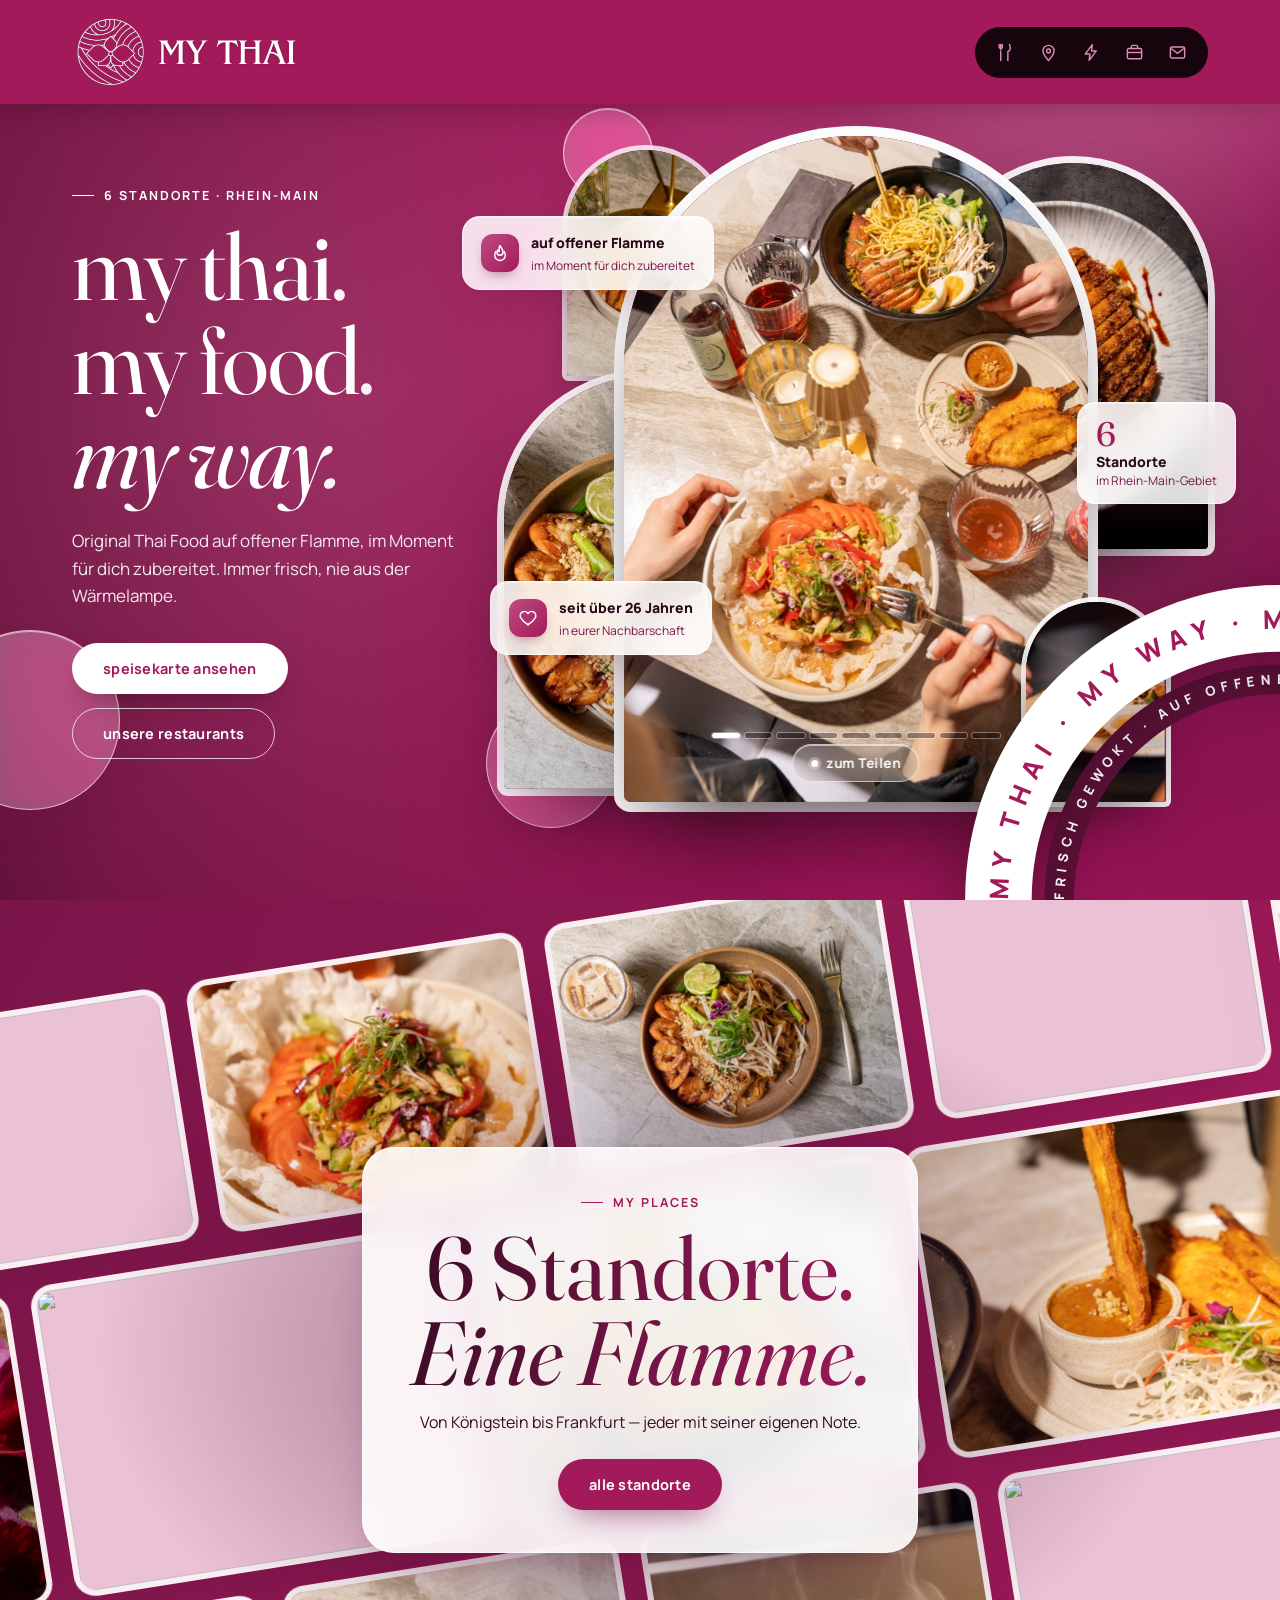
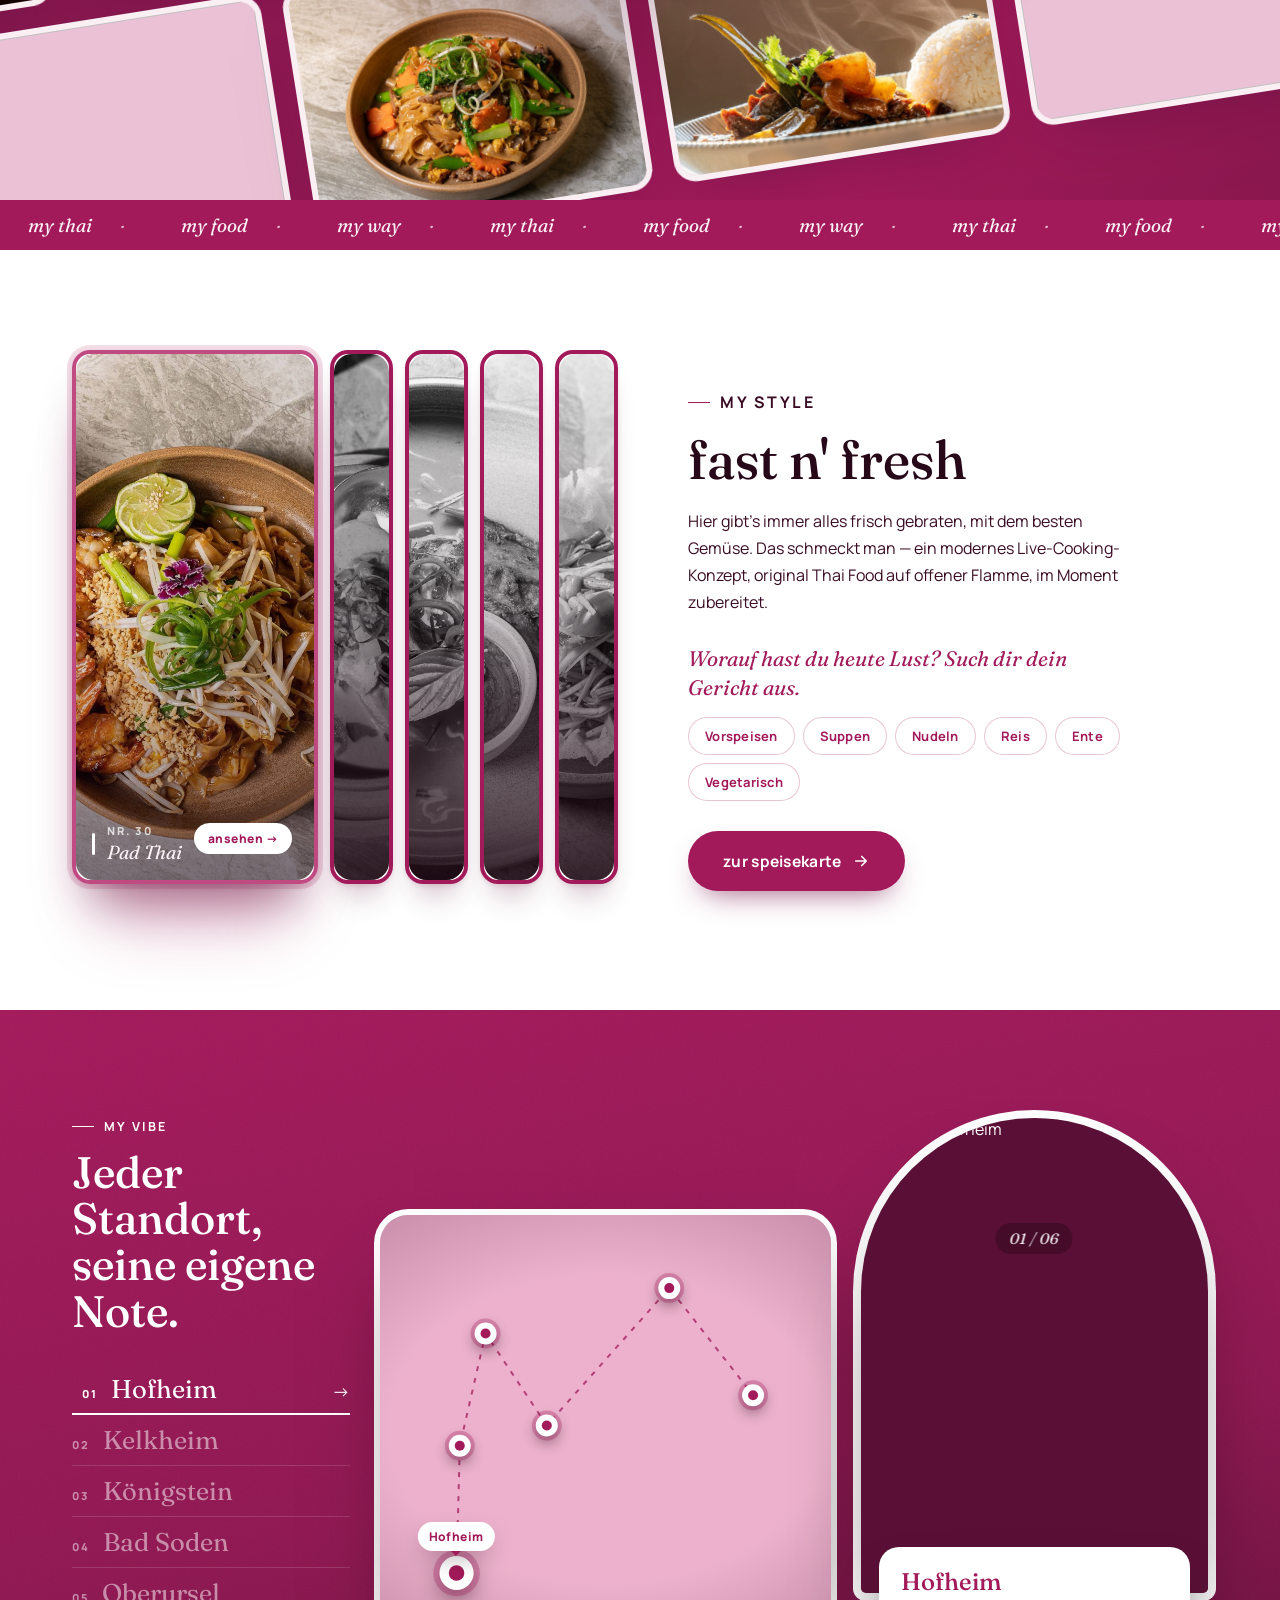
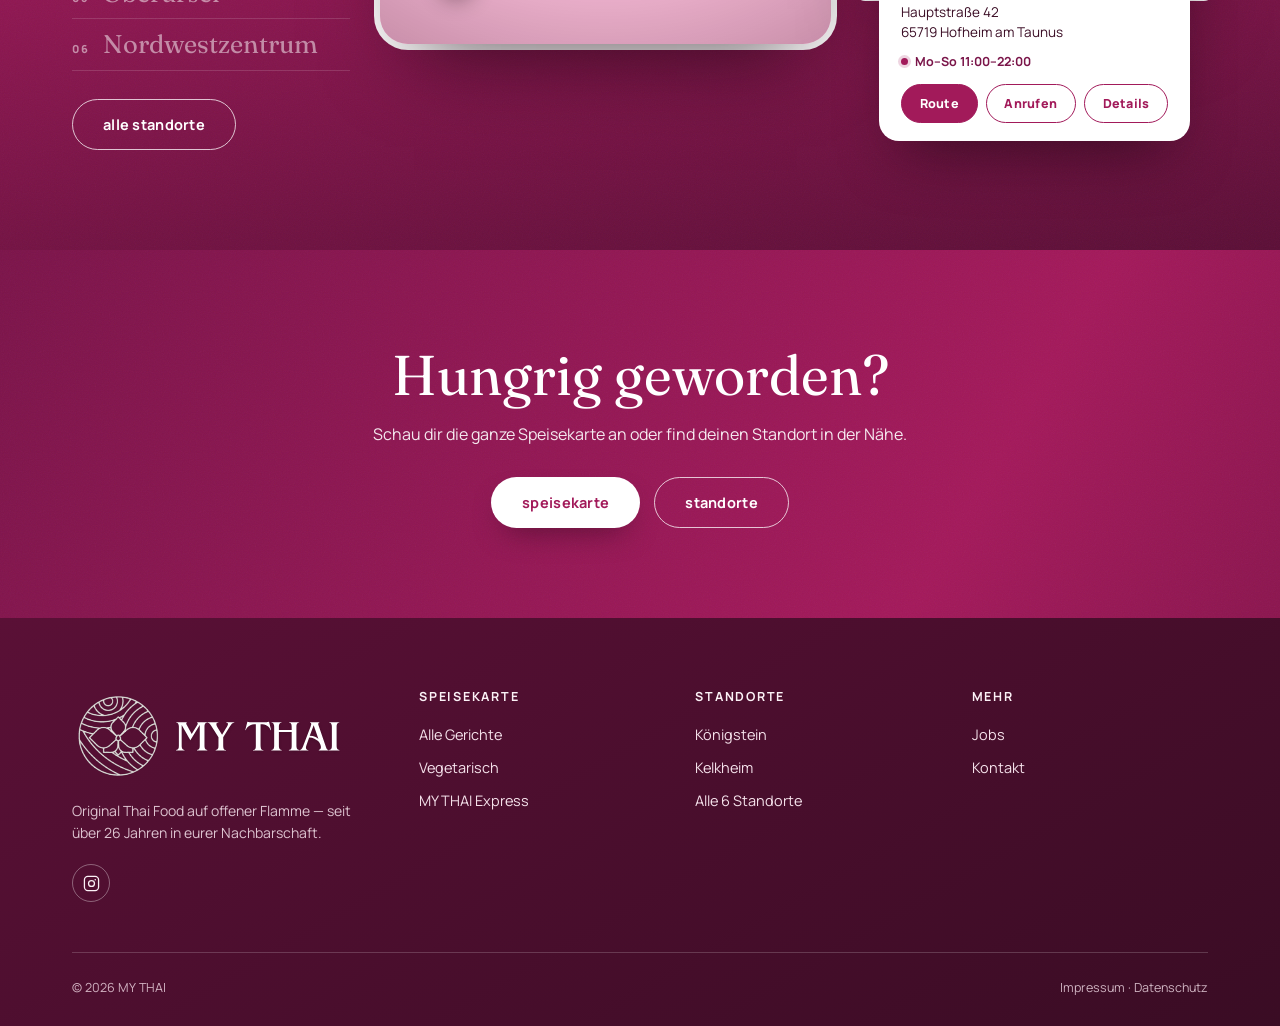
==== commit 73216b3d: "Moving photo strip: no scroll trigger, only a tap/click stops it The centre-line trigger no longer l" ====
--- a/index.html
+++ b/index.html
@@ -207,14 +207,14 @@
   }
   .hs-row:nth-child(2) .hs-card{ width:420px; }
   .hs-card img{ width:100%; height:100%; object-fit:cover; display:block; }
-  /* hovering only lifts a card, the rows keep moving; a click pauses them
-     (click again / elsewhere to let them run). On touch, the centre scroll
-     line lifts whichever cards it crosses (.is-hot). */
+  /* hovering only lifts a card, the rows keep moving; a click/tap pauses them
+     (click again / elsewhere to let them run). No scroll trigger in this section. */
   .hs-card{ cursor:pointer; }
   @media (hover:hover){
     .hs-card:hover{ transform:scale(1.06) rotate(1deg); z-index:2; box-shadow:0 36px 70px -24px rgba(99,17,63,.65); }
   }
-  .hs-card.is-hot, .hs-card.is-picked{ transform:scale(1.07) rotate(1deg); z-index:2; box-shadow:0 36px 70px -24px rgba(99,17,63,.7); }
+  .hs-card.is-picked{ transform:scale(1.07) rotate(1deg); z-index:2; box-shadow:0 36px 70px -24px rgba(99,17,63,.7); }
+
   .hs-card.is-picked{ border-color:#fff; }
   .hs-stage.is-paused .hs-track{ animation-play-state:paused; }
   @keyframes hsMarquee{ to{ transform:translateX(-50%); } }
@@ -1067,26 +1067,9 @@
   });
   document.addEventListener('click', (e) => { if (picked && !hsStage.contains(e.target)) resume(); });
 
-  /* touch screens: an invisible 3px line across the middle of the screen
-     lifts every picture that is crossing it, so just scrolling (and the
-     rows drifting through it) "hovers" the pictures */
-  if (matchMedia('(hover: none), (max-width: 640px)').matches){
-    let lineRaf = 0;
-    const lineTick = () => {
-      const y = window.innerHeight / 2, w = window.innerWidth;
-      hsCards.forEach(c => {
-        const r = c.getBoundingClientRect();
-        const hot = r.top <= y + 1.5 && r.bottom >= y - 1.5 && r.right > 0 && r.left < w;
-        if (hot !== c.classList.contains('is-hot')) c.classList.toggle('is-hot', hot);
-      });
-      lineRaf = requestAnimationFrame(lineTick);
-    };
-    new IntersectionObserver(([e]) => {
-      cancelAnimationFrame(lineRaf);
-      if (e.isIntersecting) lineRaf = requestAnimationFrame(lineTick);
-      else { hsCards.forEach(c => c.classList.remove('is-hot')); resume(); }
-    }).observe(screen);
-  }
+  /* no scroll-line trigger here: the moving pictures only react to a tap/click.
+     Leaving the section lets the rows run again. */
+  new IntersectionObserver(([e]) => { if (!e.isIntersecting) resume(); }).observe(screen);
   let ticking = false;
   function onScroll(){
     ticking = false;
